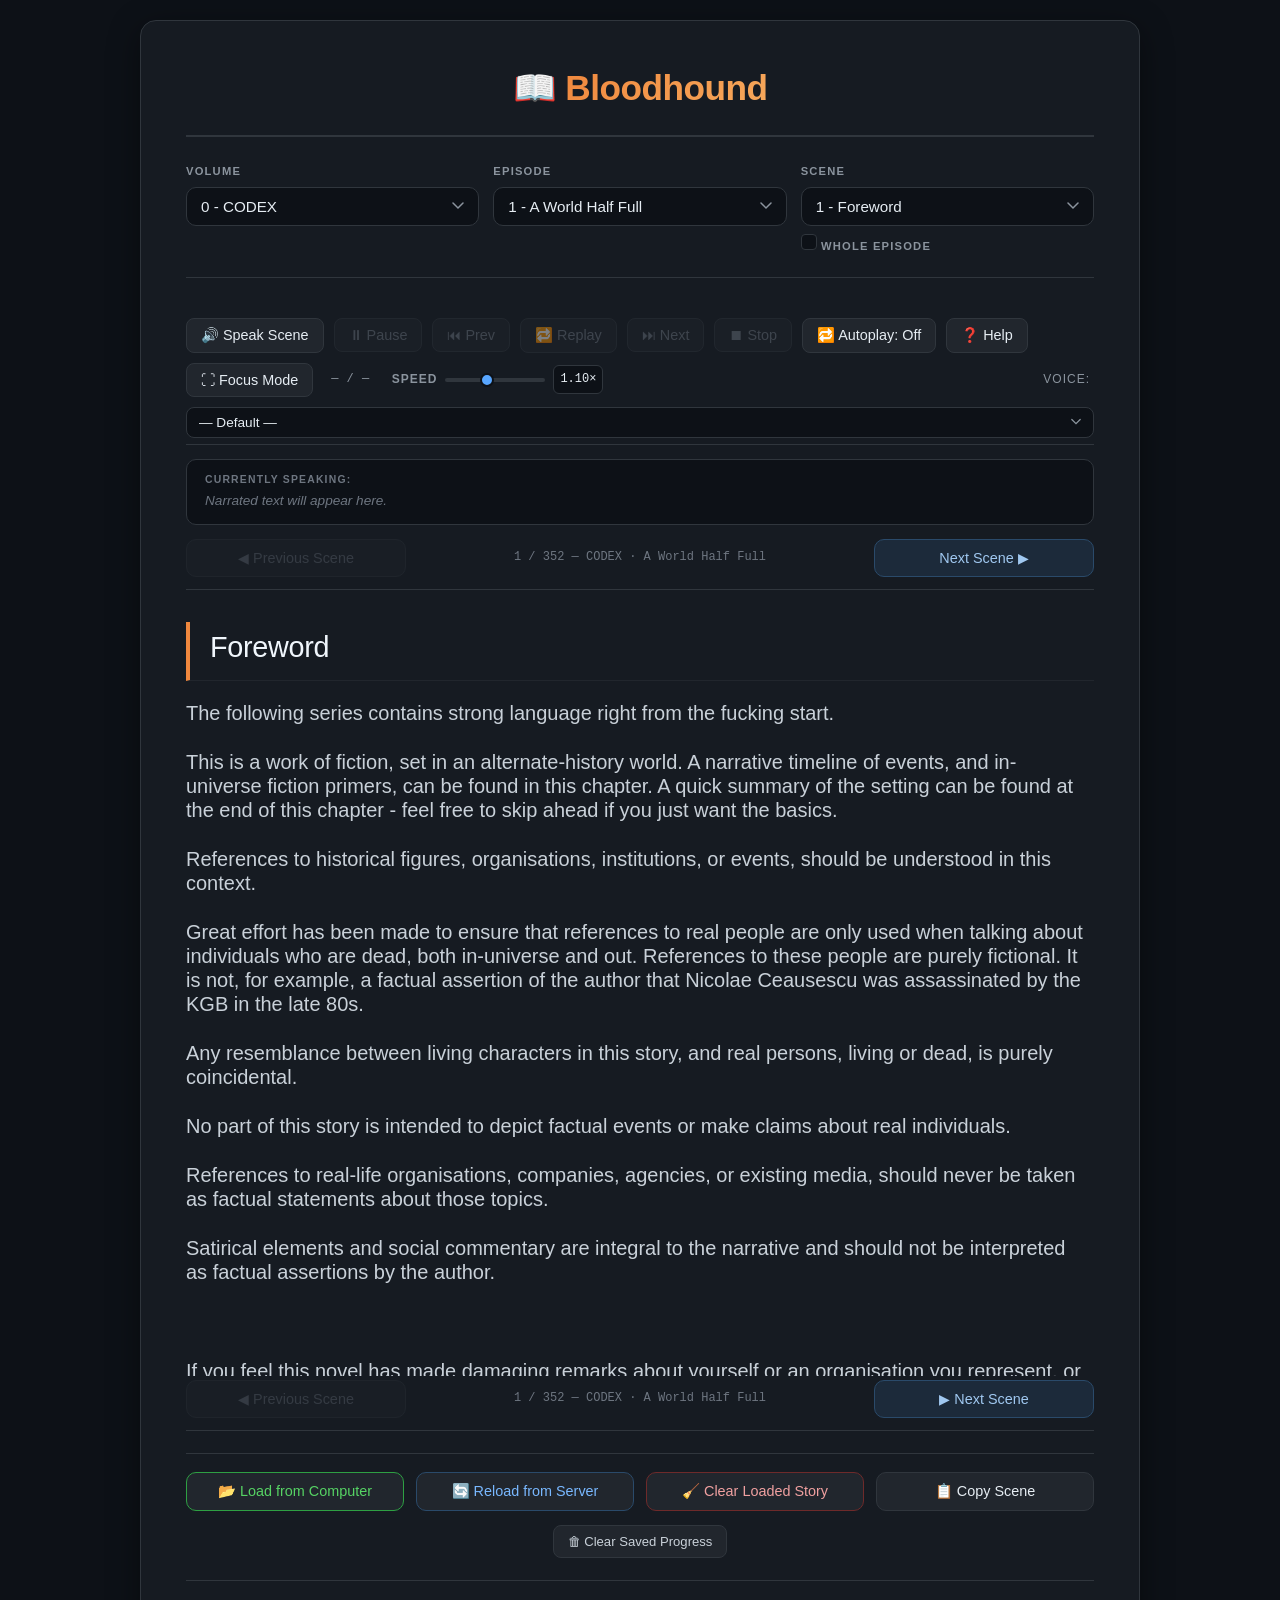
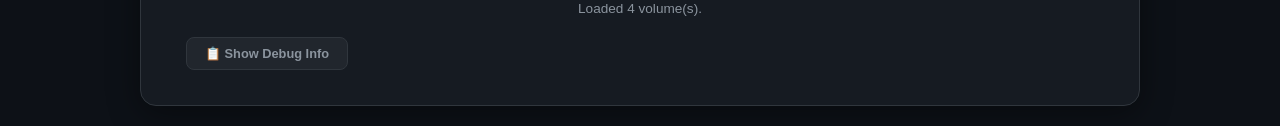
==== current/index.html @ c5d67ba1 "added whole episode parsing" ====
<!DOCTYPE html>
<html lang="en">
<head>
    <meta charset="UTF-8">
    <meta name="viewport" content="width=device-width, initial-scale=1.0">
    <title>Bloodhound — Interactive Reader + TTS</title>

    <link rel="stylesheet" href="styles.css">
</head>
<body>
    <div class="container">
        <h1>📖 <span>Bloodhound</span></h1>

        <div class="file-load-area" id="fileLoadArea">
            <p style="color: #e6edf3; margin-bottom: 12px;">📂 Couldn't auto-load the story. Choose the file manually:</p>
            <input type="file" id="fileInput" accept=".txt">
            <button class="file-btn" onclick="document.getElementById('fileInput').click()">
                Choose File
            </button>
            <span class="file-label">Select: <code>bloodhound story scenes-WIP.txt</code></span>
        </div>

        <div class="nav-container">
            <div class="nav-group">
                <label for="volume-select">Volume</label>
                <select id="volume-select">
                    <option value="">— Loading —</option>
                </select>
            </div>
            <div class="nav-group">
                <label for="episode-select">Episode</label>
                <select id="episode-select" disabled>
                    <option value="">— Select Episode —</option>
                </select>
            </div>
            <div class="nav-group">
                <label for="scene-select">Scene</label>
                <select id="scene-select" disabled>
                    <option value="">— Select Scene —</option>
                </select>
                <label class="whole-episode-toggle" for="whole-episode-toggle" title="Parse every scene in the current episode as one continuous text">
                    <input type="checkbox" id="whole-episode-toggle">
                    <span>Whole Episode</span>
                </label>
            </div>
        </div>

        <div class="tts-controls">
            <button id="speak-btn" disabled>🔊 Speak Scene</button>
            <button id="pause-btn" disabled>⏸ Pause</button>
            <button id="prev-btn" disabled title="Previous chunk">⏮ Prev</button>
            <button id="replay-btn" disabled title="Replay current chunk">🔁 Replay</button>
            <button id="next-btn" disabled title="Next chunk">⏭ Next</button>
            <button id="stop-btn" disabled>⏹ Stop</button>
            <button id="autoplay-btn" disabled title="Automatically advance to the next scene">🔁 Autoplay: Off</button>
            <button id="help-btn" title="Show help">❓ Help</button>
            <button id="focus-btn" title="Enter focus mode and fullscreen">⛶ Focus Mode</button>
            <span class="wake-lock-indicator" id="wake-lock-indicator" title="Screen will stay awake while narration is playing">🔆 Screen Awake</span>
            <span class="chunk-counter" id="chunk-counter">— / —</span>

            <span class="speed-group">
                <label for="speed-slider">Speed</label>
                <input type="range" id="speed-slider" min="0.5" max="2" step="0.05" value="1.1">
                <span class="speed-readout" id="speed-readout">1.10×</span>
            </span>

            <span class="voice-label">Voice:</span>
            <select id="voice-select" disabled>
                <option value="">— Default —</option>
            </select>
        </div>

        <div class="chunk-panel" id="chunk-panel">
            <div class="chunk-panel-label">Currently speaking:</div>
            <div class="chunk-panel-text is-empty" id="chunk-panel-text">Narrated text will appear here.</div>

            <div class="autoplay-timer" id="autoplayTimer" style="display:none;">
                <span class="timer-label">Auto‑advance in</span>
                <span class="timer-countdown" id="timerCountdown">5</span>
                <span class="timer-label">sec</span>
                <button class="cancel-autoplay-btn" id="cancelAutoplayBtn">✕ Cancel autoplay</button>
            </div>
        </div>

        <div class="scene-nav-row">
            <button id="scene-prev-btn" disabled title="Previous scene">◀ Previous Scene</button>
            <span class="nav-spacer" id="scene-nav-spacer">—</span>
            <button id="scene-next-btn" disabled title="Next scene">Next Scene ▶</button>
        </div>

        <div class="resume-banner" id="resume-banner"></div>

        <div class="content-area" id="content-area">
            <div class="message">Loading story content<span class="loading-dots"></span></div>
        </div>

        <div class="scene-nav-row">
            <button id="scene-prev-btn-bottom" disabled title="Previous scene">◀ Previous Scene</button>
            <span class="nav-spacer" id="scene-nav-spacer-bottom">—</span>
            <button id="scene-next-btn-bottom" disabled title="Next scene">▶ Next Scene</button>
        </div>

        <div class="reader-source-controls">
            <button class="upload-source-btn" id="upload-source-btn" title="Clear the current story and load a .txt file from your computer">
                📂 Load from Computer
            </button>
            <button class="server-source-btn" id="server-source-btn" title="Clear the current story and fetch the latest version from the server">
                🔄 Reload from Server
            </button>
            <button class="clear-story-btn" id="clear-story-btn" title="Unload the current story without touching your saved reading position or preferences">
                🧹 Clear Loaded Story
            </button>
            <button id="copy-scene-btn" disabled title="Copy this scene's text to the clipboard">📋 Copy Scene</button>
        </div>

        <div class="reader-session-controls">
            <button id="clear-progress-btn" title="Forget the saved reading position for this reader">🗑 Clear Saved Progress</button>
        </div>

        <div class="status" id="status">Loading the text file...</div>

        <button class="debug-toggle" id="debug-toggle">📋 Show Debug Info</button>
        <div class="debug-info" id="debug-info"></div>
    </div>


    <script src="scripts/index.js"></script>
</body>
</html>
---- current/styles.css ----
/* =========================================================
   Consolidated CSS
   Generated: 2026-09-21T21:48:03.758505
   ========================================================= */


/* ============================================================ */
/* SOURCE: contentwarning.html (inline style) */
/* ============================================================ */


        * { box-sizing: border-box; margin: 0; padding: 0; }

        body {
            font-family: -apple-system, BlinkMacSystemFont, 'Segoe UI', Roboto, 'Helvetica Neue', Arial, sans-serif;
            line-height: 1.8;
            background-color: #0d1117;
            color: #e6edf3;
            padding: 20px;
            min-height: 100vh;
        }

        .container {
            max-width: 1000px;
            width: 100%;
            margin: 0 auto;
            background-color: #161b22;
            border-radius: 16px;
            padding: 35px 45px;
            box-shadow: 0 8px 32px rgba(0, 0, 0, 0.4);
            border: 1px solid #30363d;
        }

        .back-link {
            display: inline-flex;
            align-items: center;
            gap: 8px;
            color: #79b8ff;
            text-decoration: none;
            font-size: 0.9rem;
            font-weight: 500;
            margin-bottom: 28px;
            padding: 8px 14px;
            border: 1px solid #2a4a6a;
            border-radius: 8px;
            background: #1c2a3a;
            transition: background 0.2s, border-color 0.2s, color 0.2s;
        }

        .back-link:hover { background: #24405c; border-color: #58a6ff; color: #e6edf3; }

        h1 {
            font-size: 2.2rem;
            font-weight: 600;
            letter-spacing: -0.5px;
            color: #f0f6fc;
            border-bottom: 2px solid #30363d;
            padding-bottom: 16px;
            margin-bottom: 8px;
            text-align: center;
        }

        h1 span {
            background: linear-gradient(135deg, #f0883e, #f6a85b);
            -webkit-background-clip: text;
            -webkit-text-fill-color: transparent;
            background-clip: text;
        }

        .subtitle {
            color: #8b949e;
            font-size: 0.9rem;
            margin-bottom: 28px;
            font-style: italic;
            text-align: center;
        }

        h2 {
            font-size: 1.25rem;
            font-weight: 600;
            color: #f0f6fc;
            margin: 38px 0 12px 0;
            padding-bottom: 6px;
            border-bottom: 1px solid #21262d;
        }

        h2:first-of-type { margin-top: 8px; }

        h3 {
            font-size: 1rem;
            font-weight: 600;
            color: #f0f6fc;
            margin: 22px 0 8px 0;
        }

        p { margin: 0 0 1em 0; color: #c9d1d9; }

        ul, ol { margin: 0 0 1.2em 1.4em; color: #c9d1d9; }
        li { margin-bottom: 0.5em; }

        strong { color: #f0f6fc; font-weight: 600; }
        em { color: #8b949e; }
        a { color: #79b8ff; text-decoration: none; }
        a:hover { text-decoration: underline; }

        code {
            font-family: 'JetBrains Mono', 'Fira Code', 'Consolas', monospace;
            font-size: 0.88em;
            background: #21262d;
            color: #e6edf3;
            padding: 1px 6px;
            border-radius: 4px;
        }

        .callout {
            background: #1c2128;
            border-left: 3px solid #f0883e;
            border-radius: 6px;
            padding: 16px 20px;
            margin: 1.2em 0 1.6em 0;
            color: #c9d1d9;
            font-size: 0.95rem;
        }

        .callout.danger {
            border-left-color: #f85149;
            background: #221518;
        }

        /* ── Category cards ── */
        .category {
            background: #0d1117;
            border: 1px solid #30363d;
            border-radius: 10px;
            padding: 18px 22px;
            margin-bottom: 14px;
        }

        .category-title {
            font-size: 0.95rem;
            font-weight: 600;
            color: #f0883e;
            margin-bottom: 6px;
            display: flex;
            align-items: center;
            gap: 8px;
        }

        .category p { font-size: 0.94rem; margin-bottom: 0.6em; }
        .category p:last-child { margin-bottom: 0; }

        /* ── Support resources ── */
        .resources {
            display: grid;
            grid-template-columns: 1fr 1fr;
            gap: 12px;
            margin: 1.2em 0;
        }

        .resource-card {
            background: #0d1117;
            border: 1px solid #2a4a6a;
            border-radius: 10px;
            padding: 14px 18px;
        }

        .resource-card .r-name {
            font-size: 0.92rem;
            font-weight: 600;
            color: #79b8ff;
            margin-bottom: 3px;
        }

        .resource-card .r-desc {
            font-size: 0.82rem;
            color: #8b949e;
            margin-bottom: 6px;
        }

        .resource-card a {
            font-size: 0.82rem;
            font-weight: 500;
        }

        .resource-card .r-phone {
            font-family: 'JetBrains Mono', 'Fira Code', 'Consolas', monospace;
            font-size: 0.82rem;
            color: #e6edf3;
            display: inline-block;
            margin-top: 2px;
        }

        /* ── Episode warning list ── */
        .volume-block {
            margin-bottom: 22px;
        }

        .volume-header {
            font-size: 1.05rem;
            font-weight: 600;
            color: #f0f6fc;
            padding: 10px 0 6px 0;
            border-bottom: 1px solid #21262d;
            margin-bottom: 10px;
        }

        .episode-warning {
            background: #0d1117;
            border: 1px solid #30363d;
            border-radius: 8px;
            padding: 12px 16px;
            margin-bottom: 8px;
        }

        .episode-warning .ep-name {
            font-size: 0.92rem;
            font-weight: 600;
            color: #e6edf3;
            margin-bottom: 4px;
        }

        .episode-warning .ep-tags {
            display: flex;
            flex-wrap: wrap;
            gap: 6px;
        }

        .tag {
            font-size: 0.72rem;
            font-weight: 600;
            letter-spacing: 0.3px;
            padding: 3px 9px;
            border-radius: 20px;
            background: #21262d;
            color: #c9d1d9;
            border: 1px solid #30363d;
        }

        .tag.severe {
            background: #2a1416;
            color: #f0a0a0;
            border-color: #6e2a2a;
        }

        .tag.moderate {
            background: #2a2114;
            color: #f0c890;
            border-color: #6e542a;
        }

        .tag.mild {
            background: #142a1c;
            color: #90e0a8;
            border-color: #2a6e3c;
        }

        .tag.none {
            background: #1c2128;
            color: #6e7681;
            border-color: #30363d;
            font-style: italic;
        }

        /* ── Tag filter panel ── */
        .tag-filter-panel {
            margin: 24px 0 10px 0;
            background: #0d1117;
            border: 1px solid #30363d;
            border-radius: 10px;
            padding: 18px 22px;
        }

        .tag-filter-panel .filter-guide {
            font-size: 0.88rem;
            color: #8b949e;
            margin-bottom: 14px;
            line-height: 1.6;
        }

        .tag-filter-panel .filter-guide strong {
            color: #c9d1d9;
        }

        .tag-filter-header {
            display: flex;
            align-items: center;
            justify-content: space-between;
            flex-wrap: wrap;
            gap: 10px;
            margin-bottom: 12px;
            cursor: pointer;
            user-select: none;
        }

        .tag-filter-header h3 {
            margin: 0;
            font-size: 1rem;
            color: #f0f6fc;
            display: flex;
            align-items: center;
            gap: 8px;
        }

        .tag-filter-header .chevron {
            display: inline-block;
            transition: transform 0.25s ease;
            font-size: 0.8rem;
            color: #8b949e;
        }

        .tag-filter-panel.collapsed .tag-filter-header .chevron {
            transform: rotate(-90deg);
        }

        .tag-filter-body {
            overflow: hidden;
            max-height: 4000px;
            transition: max-height 0.35s ease, opacity 0.3s ease;
            opacity: 1;
        }

        .tag-filter-panel.collapsed .tag-filter-body {
            max-height: 0;
            opacity: 0;
        }

        .tag-search-input {
            width: 100%;
            padding: 9px 14px;
            font-family: inherit;
            font-size: 0.9rem;
            background-color: #161b22;
            color: #e6edf3;
            border: 1px solid #30363d;
            border-radius: 8px;
            margin-bottom: 14px;
            transition: border-color 0.2s, box-shadow 0.2s;
        }

        .tag-search-input:focus {
            outline: none;
            border-color: #58a6ff;
            box-shadow: 0 0 0 3px rgba(88, 166, 255, 0.15);
        }

        .tag-search-input::placeholder {
            color: #6e7681;
        }

        /* ── AND/OR toggle ── */
        .match-mode-toggle {
            display: flex;
            align-items: center;
            gap: 10px;
            margin-bottom: 14px;
            flex-wrap: wrap;
        }

        .match-mode-toggle .toggle-label {
            font-size: 0.8rem;
            font-weight: 600;
            text-transform: uppercase;
            letter-spacing: 0.8px;
            color: #8b949e;
        }

        .match-mode-toggle .toggle-btn-group {
            display: inline-flex;
            border-radius: 8px;
            overflow: hidden;
            border: 1px solid #30363d;
            background: #161b22;
        }

        .match-mode-toggle .toggle-btn {
            font-family: inherit;
            font-size: 0.8rem;
            font-weight: 600;
            letter-spacing: 0.5px;
            padding: 6px 18px;
            background: transparent;
            color: #8b949e;
            border: none;
            cursor: pointer;
            transition: background 0.2s, color 0.2s;
        }

        .match-mode-toggle .toggle-btn:hover {
            background: #21262d;
            color: #c9d1d9;
        }

        .match-mode-toggle .toggle-btn.active {
            background: #1f3d2a;
            color: #56d364;
        }

        .match-mode-toggle .toggle-btn.active.or-active {
            background: #2a2114;
            color: #f0c890;
        }

        .match-mode-toggle .toggle-hint {
            font-size: 0.78rem;
            color: #6e7681;
            font-style: italic;
        }

        /* ── Selected filters bar ── */
        .selected-filters-bar {
            display: flex;
            flex-wrap: wrap;
            gap: 8px;
            margin-bottom: 14px;
            min-height: 0;
        }

        .selected-filters-bar:empty {
            display: none;
        }

        .selected-filters-bar .active-filter-pill {
            font-size: 0.74rem;
            font-weight: 600;
            padding: 4px 10px;
            border-radius: 20px;
            background: #1f3d2a;
            border: 1px solid #3fb950;
            color: #56d364;
            display: inline-flex;
            align-items: center;
            gap: 6px;
        }

        .selected-filters-bar .active-filter-pill .remove-filter {
            cursor: pointer;
            font-weight: 700;
            opacity: 0.7;
            transition: opacity 0.15s;
        }

        .selected-filters-bar .active-filter-pill .remove-filter:hover {
            opacity: 1;
        }

        /* ── Unselected tags submenu ── */
        .unselected-tags-wrapper {
            border-top: 1px solid #21262d;
            margin-top: 10px;
            padding-top: 10px;
        }

        .unselected-tags-header {
            display: flex;
            align-items: center;
            gap: 8px;
            cursor: pointer;
            user-select: none;
            font-size: 0.82rem;
            font-weight: 600;
            color: #8b949e;
            padding: 4px 0;
            transition: color 0.2s;
        }

        .unselected-tags-header:hover {
            color: #c9d1d9;
        }

        .unselected-tags-header .unselected-chevron {
            display: inline-block;
            transition: transform 0.25s ease;
            font-size: 0.7rem;
        }

        .unselected-tags-wrapper.collapsed .unselected-tags-header .unselected-chevron {
            transform: rotate(-90deg);
        }

        .unselected-tags-body {
            overflow: hidden;
            max-height: 2000px;
            transition: max-height 0.35s ease, opacity 0.3s ease;
            opacity: 1;
            margin-top: 8px;
        }

        .unselected-tags-wrapper.collapsed .unselected-tags-body {
            max-height: 0;
            opacity: 0;
            margin-top: 0;
        }

        .unselected-tags-count {
            font-weight: 400;
            color: #6e7681;
            font-size: 0.78rem;
        }

        .tag-cloud {
            display: flex;
            flex-wrap: wrap;
            gap: 7px;
        }

        .tag-cloud .cloud-tag {
            font-size: 0.74rem;
            font-weight: 600;
            letter-spacing: 0.3px;
            padding: 5px 12px;
            border-radius: 20px;
            background: #21262d;
            color: #c9d1d9;
            border: 1px solid #30363d;
            cursor: pointer;
            transition: background 0.2s, border-color 0.2s, color 0.2s, transform 0.1s;
        }

        .tag-cloud .cloud-tag:hover {
            background: #30363d;
            border-color: #58a6ff;
            color: #e6edf3;
        }

        .tag-cloud .cloud-tag.hidden-by-search {
            display: none;
        }

        .no-matching-tags {
            display: none;
            font-size: 0.82rem;
            color: #6e7681;
            font-style: italic;
            padding: 8px 0;
        }

        .no-matching-tags.visible {
            display: block;
        }

        .clear-filters-btn {
            font-size: 0.78rem;
            font-weight: 600;
            padding: 4px 12px;
            border-radius: 20px;
            background: #21262d;
            border: 1px solid #30363d;
            color: #c9d1d9;
            cursor: pointer;
            transition: background 0.2s, border-color 0.2s;
        }

        .clear-filters-btn:hover {
            background: #30363d;
            border-color: #f85149;
            color: #f0a0a0;
        }

        .episode-warning.filtered-out {
            display: none;
        }

        .volume-block.all-episodes-hidden {
            display: none;
        }

        .no-results-message {
            display: none;
            padding: 24px;
            text-align: center;
            color: #8b949e;
            font-style: italic;
            font-size: 0.92rem;
            background: #0d1117;
            border: 1px dashed #30363d;
            border-radius: 10px;
            margin: 10px 0;
        }

        .no-results-message.visible {
            display: block;
        }

        /* ── Contact form ── */
        .contact-section {
            margin-top: 48px;
            padding-top: 28px;
            border-top: 2px solid #30363d;
        }

        .contact-section h2 { border-bottom: none; margin-top: 0; padding-bottom: 0; }

        .contact-intro { color: #8b949e; font-size: 0.92rem; margin-bottom: 22px; }

        .form-grid { display: grid; grid-template-columns: 1fr 1fr; gap: 16px; }

        .form-group { display: flex; flex-direction: column; gap: 6px; }
        .form-group.full-width { grid-column: 1 / -1; }

        label {
            font-size: 0.75rem;
            text-transform: uppercase;
            letter-spacing: 1.1px;
            font-weight: 600;
            color: #8b949e;
        }

        input[type="text"],
        input[type="email"],
        select,
        textarea {
            width: 100%;
            padding: 11px 14px;
            font-family: inherit;
            font-size: 0.95rem;
            background-color: #0d1117;
            color: #e6edf3;
            border: 1px solid #30363d;
            border-radius: 10px;
            transition: border-color 0.2s, box-shadow 0.2s;
        }

        input:focus, select:focus, textarea:focus {
            outline: none;
            border-color: #58a6ff;
            box-shadow: 0 0 0 3px rgba(88, 166, 255, 0.15);
        }

        textarea { resize: vertical; min-height: 130px; line-height: 1.6; }

        select {
            appearance: none;
            -webkit-appearance: none;
            background-image: url("data:image/svg+xml,%3Csvg xmlns='http://www.w3.org/2000/svg' width='12' height='12' viewBox='0 0 12 8'%3E%3Cpath d='M1 1l5 5 5-5' stroke='%238b949e' stroke-width='1.5' fill='none' stroke-linecap='round'/%3E%3C/svg%3E");
            background-repeat: no-repeat;
            background-position: right 14px center;
            background-size: 12px;
            cursor: pointer;
        }

        .form-actions {
            display: flex;
            flex-wrap: wrap;
            gap: 12px;
            margin-top: 6px;
            grid-column: 1 / -1;
        }

        .form-actions button {
            padding: 11px 24px;
            font-family: inherit;
            font-size: 0.92rem;
            font-weight: 600;
            border-radius: 10px;
            cursor: pointer;
            transition: background 0.2s, border-color 0.2s, transform 0.1s;
            border: 1px solid transparent;
        }

        .form-actions button:active { transform: scale(0.97); }

        .submit-btn { background: #238636; color: #fff; border-color: #2ea043; }
        .submit-btn:hover { background: #2ea043; }

        .copy-btn { background: #21262d; color: #c9d1d9; border-color: #30363d; }
        .copy-btn:hover { background: #30363d; border-color: #58a6ff; color: #e6edf3; }

        .form-note {
            grid-column: 1 / -1;
            font-size: 0.8rem;
            color: #6e7681;
            margin-top: 4px;
            line-height: 1.5;
        }

        .toast {
            grid-column: 1 / -1;
            display: none;
            padding: 10px 16px;
            background: #1f3d2a;
            border: 1px solid #3fb950;
            color: #56d364;
            border-radius: 8px;
            font-size: 0.88rem;
            font-weight: 500;
            margin-top: 4px;
        }

        .toast.visible { display: block; }

        @media (max-width: 700px) {
            .container { padding: 26px 22px; border-radius: 12px; }
            h1 { font-size: 1.6rem; }
            .resources { grid-template-columns: 1fr; }
            .form-grid { grid-template-columns: 1fr; }
        }

        @media (max-width: 480px) {
            body { padding: 10px; }
            .container { padding: 16px; }
            h1 { font-size: 1.4rem; }
        }


/* ============================================================ */
/* SOURCE: index.html (inline style) */
/* ============================================================ */


        * {
            box-sizing: border-box;
            margin: 0;
            padding: 0;
        }

        body {
            font-family: -apple-system, BlinkMacSystemFont, 'Segoe UI', Roboto, 'Helvetica Neue', Arial, sans-serif;
            line-height: 1.8;
            background-color: #0d1117;
            color: #e6edf3;
            padding: 20px;
            min-height: 100vh;
        }

        .container {
            max-width: 1000px;
            width: 100%;
            margin: 0 auto;
            background-color: #161b22;
            border-radius: 16px;
            padding: 35px 45px;
            box-shadow: 0 8px 32px rgba(0, 0, 0, 0.4);
            border: 1px solid #30363d;
        }

        h1 {
            font-size: 2.2rem;
            font-weight: 600;
            letter-spacing: -0.5px;
            color: #f0f6fc;
            border-bottom: 2px solid #30363d;
            padding-bottom: 16px;
            margin-bottom: 28px;
            text-align: center;
        }

        h1 span {
            background: linear-gradient(135deg, #f0883e, #f6a85b);
            -webkit-background-clip: text;
            -webkit-text-fill-color: transparent;
            background-clip: text;
        }

        .nav-container {
            display: flex;
            flex-wrap: wrap;
            gap: 14px;
            margin-bottom: 30px;
            padding: 16px 0;
            border-bottom: 1px solid #30363d;
        }

        .nav-group {
            flex: 1;
            min-width: 160px;
        }

        .nav-group label {
            display: block;
            font-size: 0.7rem;
            text-transform: uppercase;
            letter-spacing: 1.2px;
            font-weight: 600;
            color: #8b949e;
            margin-bottom: 5px;
        }

        .nav-group select {
            width: 100%;
            padding: 10px 14px;
            font-size: 0.95rem;
            font-family: inherit;
            background-color: #0d1117;
            color: #e6edf3;
            border: 1px solid #30363d;
            border-radius: 10px;
            cursor: pointer;
            transition: border-color 0.2s, box-shadow 0.2s;
            appearance: none;
            -webkit-appearance: none;
            background-image: url("data:image/svg+xml,%3Csvg xmlns='http://www.w3.org/2000/svg' width='12' height='12' viewBox='0 0 12 8'%3E%3Cpath d='M1 1l5 5 5-5' stroke='%238b949e' stroke-width='1.5' fill='none' stroke-linecap='round'/%3E%3C/svg%3E");
            background-repeat: no-repeat;
            background-position: right 14px center;
            background-size: 12px;
        }

        .nav-group select:hover { border-color: #58a6ff; }
        .nav-group select:focus {
            outline: none;
            border-color: #58a6ff;
            box-shadow: 0 0 0 3px rgba(88, 166, 255, 0.15);
        }
        .nav-group select:disabled {
            opacity: 0.5;
            cursor: not-allowed;
            background-color: #0d1117;
        }
        .nav-group select::-webkit-scrollbar { width: 6px; }
        .nav-group select::-webkit-scrollbar-track { background: #0d1117; border-radius: 4px; }
        .nav-group select::-webkit-scrollbar-thumb { background: #30363d; border-radius: 4px; }
        .nav-group select::-webkit-scrollbar-thumb:hover { background: #484f58; }

        .tts-controls {
            display: flex;
            flex-wrap: wrap;
            align-items: center;
            gap: 10px;
            margin-bottom: 14px;
            padding: 10px 0 6px 0;
            border-bottom: 1px solid #30363d;
        }

        .tts-controls button {
            background-color: #21262d;
            color: #e6edf3;
            border: 1px solid #30363d;
            border-radius: 8px;
            padding: 8px 14px;
            font-family: inherit;
            font-size: 0.9rem;
            font-weight: 500;
            cursor: pointer;
            transition: background-color 0.2s, border-color 0.2s;
            display: inline-flex;
            align-items: center;
            gap: 6px;
        }

        .tts-controls button:hover:not(:disabled) {
            background-color: #30363d;
            border-color: #58a6ff;
        }

        .tts-controls button:disabled {
            opacity: 0.45;
            cursor: not-allowed;
            border-color: #30363d;
        }

        .tts-controls button.autoplay-on {
            background-color: #1f3d2a;
            border-color: #3fb950;
            color: #3fb950;
        }

        .tts-controls button.autoplay-on:hover:not(:disabled) {
            background-color: #2a4d38;
            border-color: #56d364;
        }

        .tts-controls button.help-active {
            background-color: #2a2f4a;
            border-color: #58a6ff;
            color: #79b8ff;
        }

        .tts-controls .chunk-counter {
            font-size: 0.75rem;
            color: #8b949e;
            font-family: 'JetBrains Mono', 'Fira Code', 'Consolas', monospace;
            padding: 0 8px;
            letter-spacing: 0.5px;
            white-space: nowrap;
        }

        .tts-controls .speed-group {
            display: inline-flex;
            align-items: center;
            gap: 8px;
            padding: 0 4px;
        }

        .tts-controls .speed-group label {
            font-size: 0.75rem;
            text-transform: uppercase;
            letter-spacing: 1px;
            color: #8b949e;
            white-space: nowrap;
        }

        .tts-controls .speed-group input[type="range"] {
            -webkit-appearance: none;
            appearance: none;
            width: 100px;
            height: 4px;
            background: #30363d;
            border-radius: 2px;
            outline: none;
            cursor: pointer;
        }

        .tts-controls .speed-group input[type="range"]::-webkit-slider-thumb {
            -webkit-appearance: none;
            appearance: none;
            width: 14px;
            height: 14px;
            border-radius: 50%;
            background: #58a6ff;
            cursor: pointer;
            border: 2px solid #0d1117;
            transition: background 0.15s;
        }

        .tts-controls .speed-group input[type="range"]::-webkit-slider-thumb:hover {
            background: #79b8ff;
        }

        .tts-controls .speed-group input[type="range"]::-moz-range-thumb {
            width: 14px;
            height: 14px;
            border-radius: 50%;
            background: #58a6ff;
            cursor: pointer;
            border: 2px solid #0d1117;
        }

        .tts-controls .speed-group input[type="range"]::-moz-range-track {
            height: 4px;
            background: #30363d;
            border-radius: 2px;
        }

        .tts-controls .speed-readout {
            font-size: 0.75rem;
            color: #e6edf3;
            font-family: 'JetBrains Mono', 'Fira Code', 'Consolas', monospace;
            min-width: 38px;
            text-align: center;
            background: #0d1117;
            border: 1px solid #30363d;
            border-radius: 6px;
            padding: 3px 6px;
        }

        .tts-controls .voice-label {
            font-size: 0.75rem;
            text-transform: uppercase;
            letter-spacing: 1px;
            color: #8b949e;
            margin-left: auto;
            margin-right: 4px;
        }

        .tts-controls select {
            padding: 7px 12px;
            font-size: 0.85rem;
            font-family: inherit;
            background-color: #0d1117;
            color: #e6edf3;
            border: 1px solid #30363d;
            border-radius: 8px;
            cursor: pointer;
            appearance: none;
            -webkit-appearance: none;
            background-image: url("data:image/svg+xml,%3Csvg xmlns='http://www.w3.org/2000/svg' width='10' height='10' viewBox='0 0 12 8'%3E%3Cpath d='M1 1l5 5 5-5' stroke='%238b949e' stroke-width='1.5' fill='none' stroke-linecap='round'/%3E%3C/svg%3E");
            background-repeat: no-repeat;
            background-position: right 12px center;
            background-size: 10px;
            min-width: 160px;
        }

        .tts-controls select:focus { outline: none; border-color: #58a6ff; }

        .chunk-panel {
            background-color: #0d1117;
            border: 1px solid #30363d;
            border-radius: 10px;
            padding: 12px 18px;
            margin-bottom: 14px;
            font-size: 0.85rem;
            color: #8b949e;
            line-height: 1.5;
            min-height: 58px;
        }

        .chunk-panel.autoplay-waiting {
            border-color: #f0883e;
            box-shadow: 0 0 0 1px rgba(240, 136, 62, 0.25);
        }

        .chunk-panel .chunk-panel-label {
            font-size: 0.65rem;
            text-transform: uppercase;
            letter-spacing: 1.2px;
            font-weight: 600;
            color: #6e7681;
            margin-bottom: 4px;
        }

        .chunk-panel .chunk-panel-text {
            color: #d1d9e0;
            font-style: italic;
        }

        .chunk-panel .chunk-panel-text.is-pause {
            color: #6e7681;
            font-style: normal;
            letter-spacing: 2px;
        }

        .chunk-panel .chunk-panel-text.is-autoplay-wait {
            color: #f0883e;
            font-style: normal;
            font-weight: 500;
        }

        .chunk-panel .chunk-panel-text.is-empty {
            color: #6e7681;
            font-style: italic;
        }

        .chunk-panel .autoplay-timer {
            display: flex;
            align-items: center;
            gap: 12px;
            margin-top: 10px;
            padding-top: 10px;
            border-top: 1px solid #30363d;
        }

        .chunk-panel .autoplay-timer .timer-countdown {
            font-family: 'JetBrains Mono', 'Fira Code', 'Consolas', monospace;
            font-size: 1.1rem;
            font-weight: 600;
            color: #f0883e;
            background: #1c2128;
            padding: 2px 12px;
            border-radius: 6px;
            border: 1px solid #f0883e;
            min-width: 60px;
            text-align: center;
            letter-spacing: 1px;
        }

        .chunk-panel .autoplay-timer .timer-label {
            font-size: 0.7rem;
            text-transform: uppercase;
            letter-spacing: 1px;
            color: #8b949e;
        }

        .chunk-panel .autoplay-timer .cancel-autoplay-btn {
            margin-left: auto;
            background: #da3633;
            color: #fff;
            border: none;
            border-radius: 6px;
            padding: 5px 14px;
            font-family: inherit;
            font-size: 0.75rem;
            font-weight: 600;
            cursor: pointer;
            text-transform: uppercase;
            letter-spacing: 0.5px;
            transition: background 0.2s;
        }

        .chunk-panel .autoplay-timer .cancel-autoplay-btn:hover {
            background: #f85149;
        }

        .scene-nav-row {
            display: flex;
            justify-content: space-between;
            align-items: center;
            gap: 16px;
            margin-bottom: 16px;
            padding-bottom: 12px;
            border-bottom: 1px solid #30363d;
        }

        .scene-nav-row button {
            flex: 1;
            max-width: 220px;
            padding: 10px 18px;
            background-color: #1c2a3a;
            color: #a0c8f0;
            border: 1px solid #2a4a6a;
            border-radius: 10px;
            font-family: inherit;
            font-size: 0.9rem;
            font-weight: 500;
            cursor: pointer;
            transition: background-color 0.2s, border-color 0.2s, transform 0.1s;
            display: inline-flex;
            align-items: center;
            justify-content: center;
            gap: 8px;
        }

        .scene-nav-row button:hover:not(:disabled) {
            background-color: #24405c;
            border-color: #58a6ff;
            color: #e6edf3;
        }

        .scene-nav-row button:active:not(:disabled) {
            transform: scale(0.97);
        }

        .scene-nav-row button:disabled {
            opacity: 0.35;
            cursor: not-allowed;
            border-color: #30363d;
        }

        .scene-nav-row .nav-spacer {
            flex: 1;
            text-align: center;
            font-size: 0.75rem;
            color: #6e7681;
            font-family: 'JetBrains Mono', 'Fira Code', 'Consolas', monospace;
            white-space: nowrap;
            overflow: hidden;
            text-overflow: ellipsis;
        }

        .reader-source-controls {
            display: flex;
            justify-content: center;
            flex-wrap: wrap;
            gap: 12px;
            margin-top: 22px;
            padding-top: 18px;
            border-top: 1px solid #30363d;
        }

        .reader-source-controls button {
            flex: 1;
            max-width: 280px;
            padding: 10px 18px;
            background-color: #21262d;
            color: #e6edf3;
            border: 1px solid #30363d;
            border-radius: 10px;
            font-family: inherit;
            font-size: 0.9rem;
            font-weight: 500;
            cursor: pointer;
            transition: background-color 0.2s, border-color 0.2s, transform 0.1s;
        }

        .reader-source-controls button:hover {
            background-color: #30363d;
            border-color: #58a6ff;
        }

        .reader-source-controls button:active {
            transform: scale(0.97);
        }

        .reader-source-controls .upload-source-btn {
            border-color: #2ea043;
            color: #56d364;
        }

        .reader-source-controls .upload-source-btn:hover {
            background-color: #1f3d2a;
            border-color: #3fb950;
        }

        .reader-source-controls .server-source-btn {
            border-color: #2a4a6a;
            color: #79b8ff;
        }

        .reader-source-controls .server-source-btn:hover {
            background-color: #1c2a3a;
            border-color: #58a6ff;
        }

        .reader-source-controls .clear-story-btn {
            border-color: #6e2a2a;
            color: #f0a0a0;
        }

        .reader-source-controls .clear-story-btn:hover {
            background-color: #3a1c1c;
            border-color: #f85149;
            color: #ffb3b3;
        }

        .content-area {
            padding: 8px 0 4px 0;
            min-height: 320px;
        }

        .scene-title {
            font-size: 1.8rem;
            font-weight: 500;
            margin-bottom: 20px;
            color: #f0f6fc;
            border-left: 4px solid #f0883e;
            padding-left: 20px;
            letter-spacing: -0.3px;
        }

        .scene-content {
            font-size: 1.25rem;
            word-wrap: break-word;
            max-height: 75vh;
            overflow-y: auto;
            padding-right: 8px;
            color: #d1d9e0;
            line-height: 1.2;
            white-space: normal;
        }

        .scene-content p { margin: 0 0 1.25em 0; }
        .scene-content p:last-child { margin-bottom: 0; }

        .scene-content .chunk-span {
            transition: background-color 0.12s ease, box-shadow 0.12s ease;
            border-radius: 3px;
            padding: 1px 0;
        }

        .scene-content.narration-active .chunk-span {
            cursor: pointer;
        }

        .scene-content.narration-active .chunk-span:hover {
            background-color: rgba(88, 166, 255, 0.20);
            box-shadow: 0 0 0 2px rgba(88, 166, 255, 0.20);
        }

        .scene-content .chunk-span.is-current {
            background-color: rgba(240, 136, 62, 0.22);
            box-shadow: 0 0 0 2px rgba(240, 136, 62, 0.22);
        }

        .scene-content .chunk-span.chunk-pause {
            display: inline-block;
            height: 0.9em;
            min-width: 0.9em;
            color: transparent;
            user-select: none;
        }

        .help-panel {
            color: #d1d9e0;
            font-size: 1rem;
            line-height: 1.55;
        }

        .help-panel h3 {
            color: #f0f6fc;
            font-size: 1.15rem;
            font-weight: 600;
            margin: 1.4em 0 0.5em 0;
            padding-bottom: 4px;
            border-bottom: 1px solid #30363d;
            letter-spacing: -0.2px;
        }

        .help-panel h3:first-child { margin-top: 0; }

        .help-panel p {
            margin: 0 0 0.9em 0;
            color: #c9d1d9;
        }

        .help-panel ul {
            margin: 0 0 1em 1.2em;
            padding: 0;
        }

        .help-panel li {
            margin-bottom: 0.45em;
            color: #c9d1d9;
        }

        .help-panel strong {
            color: #f0f6fc;
            font-weight: 600;
        }

        .help-panel em {
            color: #8b949e;
            font-style: italic;
        }

        .help-panel code {
            font-family: 'JetBrains Mono', 'Fira Code', 'Consolas', monospace;
            font-size: 0.85em;
            background: #21262d;
            color: #e6edf3;
            padding: 1px 6px;
            border-radius: 4px;
        }

        .help-panel .help-hint {
            display: block;
            margin-top: 1.5em;
            padding: 12px 16px;
            background: #1c2128;
            border-left: 3px solid #f0883e;
            border-radius: 6px;
            color: #8b949e;
            font-size: 0.9rem;
            font-style: italic;
        }

        .message {
            font-size: 1.1rem;
            color: #8b949e;
            font-style: italic;
            padding: 50px 0;
            text-align: center;
        }

        .error {
            color: #f85149;
            padding: 20px;
            background-color: rgba(248, 81, 73, 0.08);
            border-radius: 10px;
            border-left: 4px solid #f85149;
        }

        .error code {
            background-color: rgba(248, 81, 73, 0.12);
            padding: 2px 8px;
            border-radius: 4px;
            font-size: 0.9rem;
        }

        .reader-session-controls {
            display: flex;
            flex-wrap: wrap;
            justify-content: center;
            gap: 10px;
            margin: 14px 0 4px 0;
        }
        .reader-session-controls button {
            padding: 8px 14px; background: #21262d; color: #c9d1d9;
            border: 1px solid #30363d; border-radius: 8px; font-family: inherit;
            font-size: 0.82rem; font-weight: 500; cursor: pointer;
            transition: background-color 0.2s, border-color 0.2s, color 0.2s;
        }
        .reader-session-controls button:hover { background: #30363d; border-color: #58a6ff; color: #e6edf3; }
        .reader-session-controls button.active { background: #2a2f4a; border-color: #58a6ff; color: #79b8ff; }
        .resume-banner { display: none; margin: 0 0 14px 0; padding: 10px 14px; background: #1c2128; border: 1px solid #3b434d; border-radius: 8px; color: #c9d1d9; font-size: 0.85rem; text-align: center; }
        .resume-banner.visible { display: block; }
        .resume-banner strong { color: #f0f6fc; }
        body.focus-mode { padding: 0; background: #0d1117; }
        body.focus-mode .container { max-width: 1100px; min-height: 100vh; border-radius: 0; border-left: none; border-right: none; box-shadow: none; padding: 24px 5vw; }
        body.focus-mode h1, body.focus-mode .nav-container, body.focus-mode .reader-source-controls, body.focus-mode .reader-session-controls, body.focus-mode .status, body.focus-mode .debug-toggle, body.focus-mode .debug-info { display: none; }
        body.focus-mode .scene-content { max-height: calc(100vh - 260px); }

        .status {
            font-size: 0.85rem;
            color: #8b949e;
            text-align: center;
            margin-top: 22px;
            padding-top: 16px;
            border-top: 1px solid #30363d;
            font-family: inherit;
        }

        .status.error { color: #f85149; }

        .debug-toggle {
            margin-top: 16px;
            padding: 8px 18px;
            cursor: pointer;
            background-color: #21262d;
            color: #8b949e;
            border: 1px solid #30363d;
            border-radius: 8px;
            font-family: inherit;
            font-size: 0.8rem;
            transition: all 0.2s;
        }

        .debug-toggle:hover {
            background-color: #30363d;
            color: #e6edf3;
            border-color: #484f58;
        }

        .debug-info {
            margin-top: 16px;
            padding: 16px 18px;
            background-color: #0d1117;
            border-radius: 10px;
            border: 1px solid #30363d;
            font-family: 'JetBrains Mono', 'Fira Code', 'Consolas', monospace;
            font-size: 0.78rem;
            max-height: 320px;
            overflow-y: auto;
            display: none;
            white-space: pre-wrap;
            color: #8b949e;
            line-height: 1.6;
        }

        .debug-info.visible { display: block; }
        .debug-info::-webkit-scrollbar { width: 6px; }
        .debug-info::-webkit-scrollbar-track { background: transparent; }
        .debug-info::-webkit-scrollbar-thumb { background: #30363d; border-radius: 4px; }

        .file-load-area {
            display: none;
            margin-bottom: 20px;
            padding: 20px;
            background: #0d1117;
            border-radius: 10px;
            border: 2px dashed #30363d;
            text-align: center;
        }

        .file-load-area.visible { display: block; }
        .file-load-area input[type="file"] { display: none; }

        .file-load-area .file-btn {
            display: inline-block;
            padding: 12px 28px;
            background: #238636;
            color: white;
            border: none;
            border-radius: 8px;
            cursor: pointer;
            font-size: 1rem;
            font-family: inherit;
            transition: background 0.2s;
        }

        .file-load-area .file-btn:hover { background: #2ea043; }

        .file-load-area .file-label {
            display: block;
            color: #8b949e;
            font-size: 0.9rem;
            margin-top: 8px;
        }

        @media (max-width: 900px) {
            .tts-controls .voice-label { margin-left: 0; }
        }

        @media (max-width: 700px) {
            .container { padding: 20px; border-radius: 12px; }
            h1 { font-size: 1.8rem; }
            .nav-container { flex-direction: column; gap: 10px; }
            .nav-group { min-width: 100%; }
            .scene-title { font-size: 1.4rem; padding-left: 14px; }
            .scene-content { font-size: 1.0rem; max-height: 60vh; line-height: 1.0; }
            .nav-group select { font-size: 0.9rem; padding: 9px 12px; }
            .tts-controls { gap: 6px; }
            .tts-controls button { padding: 7px 10px; font-size: 0.8rem; }
            .tts-controls select { min-width: 120px; font-size: 0.8rem; }
            .tts-controls .voice-label { margin-left: 0; }
            .tts-controls .speed-group input[type="range"] { width: 70px; }
            .scene-nav-row button { font-size: 0.8rem; padding: 10px 12px; }
            .scene-nav-row .nav-spacer { font-size: 0.65rem; }
            .reader-session-controls { gap: 6px; }
            .reader-session-controls button { font-size: 0.75rem; padding: 8px 10px; }
            .reader-source-controls { gap: 8px; }
            .reader-source-controls button { font-size: 0.8rem; padding: 10px 12px; }
        }

        @media (max-width: 480px) {
            body { padding: 10px; }
            .container { padding: 16px; }
            h1 { font-size: 1.4rem; }
            .scene-title { font-size: 1.2rem; }
            .scene-content { font-size: 0.92rem; line-height: 1.0; }
            .scene-nav-row { flex-direction: column; gap: 8px; }
            .scene-nav-row button { max-width: 100%; width: 100%; }
            .scene-nav-row .nav-spacer { order: -1; }
        }

        .loading-dots::after {
            content: '';
            animation: dots 1.5s steps(4, end) infinite;
        }

        @keyframes dots {
            0% { content: ''; }
            25% { content: '.'; }
            50% { content: '..'; }
            75% { content: '...'; }
            100% { content: ''; }
        }

        /* ===== LINK STYLES ===== */
        /* Unchanged appearance after click, matching dark theme. */
        a, a:link, a:visited, a:hover, a:active, a:focus {
            color: #79b8ff;
            text-decoration: none;
            border-bottom: 1px dotted #2a4a6a;
            transition: border-color 0.2s, color 0.2s;
            cursor: pointer;
        }

        a:hover {
            color: #a0c8f0;
            border-bottom-color: #58a6ff;
            text-decoration: none;
        }

        a:focus-visible {
            outline: 2px solid #58a6ff;
            outline-offset: 2px;
        }

        /* Ensure visited links are identical to unvisited. */
        a:visited {
            color: #79b8ff;
        }

        /* Help panel links inherit the same style. */
        .help-panel a {
            color: #79b8ff;
            border-bottom: 1px dotted #2a4a6a;
        }
        .help-panel a:hover {
            color: #a0c8f0;
            border-bottom-color: #58a6ff;
        }
        .help-panel a:visited {
            color: #79b8ff;
        }

        /* ===== WAKE LOCK INDICATOR ===== */
        .wake-lock-indicator {
            display: none;
            font-size: 0.7rem;
            text-transform: uppercase;
            letter-spacing: 0.8px;
            color: #3fb950;
            background: #1f3d2a;
            border: 1px solid #2ea043;
            border-radius: 6px;
            padding: 3px 10px;
            white-space: nowrap;
        }
        .wake-lock-indicator.visible { display: inline-flex; align-items: center; gap: 4px; }


/* ============================================================ */
/* SOURCE: legal.html (inline style) */
/* ============================================================ */


        * { box-sizing: border-box; margin: 0; padding: 0; }

        body {
            font-family: -apple-system, BlinkMacSystemFont, 'Segoe UI', Roboto, 'Helvetica Neue', Arial, sans-serif;
            line-height: 1.8;
            background-color: #0d1117;
            color: #e6edf3;
            padding: 20px;
            min-height: 100vh;
        }

        .container {
            max-width: 1000px;
            width: 100%;
            margin: 0 auto;
            background-color: #161b22;
            border-radius: 16px;
            padding: 35px 45px;
            box-shadow: 0 8px 32px rgba(0, 0, 0, 0.4);
            border: 1px solid #30363d;
        }

        .back-link {
            display: inline-flex;
            align-items: center;
            gap: 8px;
            color: #79b8ff;
            text-decoration: none;
            font-size: 0.9rem;
            font-weight: 500;
            margin-bottom: 28px;
            padding: 8px 14px;
            border: 1px solid #2a4a6a;
            border-radius: 8px;
            background: #1c2a3a;
            transition: background 0.2s, border-color 0.2s, color 0.2s;
        }

        .back-link:hover {
            background: #24405c;
            border-color: #58a6ff;
            color: #e6edf3;
        }

        h1 {
            font-size: 2.2rem;
            font-weight: 600;
            letter-spacing: -0.5px;
            color: #f0f6fc;
            border-bottom: 2px solid #30363d;
            padding-bottom: 16px;
            margin-bottom: 8px;
            text-align: center;
        }

        h1 span {
            background: linear-gradient(135deg, #f0883e, #f6a85b);
            -webkit-background-clip: text;
            -webkit-text-fill-color: transparent;
            background-clip: text;
        }

        .subtitle {
            color: #8b949e;
            font-size: 0.9rem;
            margin-bottom: 32px;
            font-style: italic;
            text-align: center;
        }

        h2 {
            font-size: 1.2rem;
            font-weight: 600;
            color: #f0f6fc;
            margin: 34px 0 12px 0;
            padding-bottom: 6px;
            border-bottom: 1px solid #21262d;
        }

        h2:first-of-type { margin-top: 8px; }

        p {
            margin: 0 0 1em 0;
            color: #c9d1d9;
        }

        ul, ol {
            margin: 0 0 1.2em 1.4em;
            color: #c9d1d9;
        }

        li { margin-bottom: 0.5em; }

        strong { color: #f0f6fc; font-weight: 600; }

        em { color: #8b949e; }

        a { color: #79b8ff; text-decoration: none; }
        a:hover { text-decoration: underline; }

        code {
            font-family: 'JetBrains Mono', 'Fira Code', 'Consolas', monospace;
            font-size: 0.88em;
            background: #21262d;
            color: #e6edf3;
            padding: 1px 6px;
            border-radius: 4px;
        }

        .callout {
            background: #1c2128;
            border-left: 3px solid #f0883e;
            border-radius: 6px;
            padding: 14px 18px;
            margin: 1.2em 0;
            color: #c9d1d9;
            font-size: 0.95rem;
        }

        /* ── Contact form ── */
        .contact-section {
            margin-top: 44px;
            padding-top: 28px;
            border-top: 2px solid #30363d;
        }

        .contact-section h2 {
            border-bottom: none;
            margin-top: 0;
            padding-bottom: 0;
        }

        .contact-intro {
            color: #8b949e;
            font-size: 0.92rem;
            margin-bottom: 22px;
        }

        .form-grid {
            display: grid;
            grid-template-columns: 1fr 1fr;
            gap: 16px;
        }

        .form-group {
            display: flex;
            flex-direction: column;
            gap: 6px;
        }

        .form-group.full-width {
            grid-column: 1 / -1;
        }

        label {
            font-size: 0.75rem;
            text-transform: uppercase;
            letter-spacing: 1.1px;
            font-weight: 600;
            color: #8b949e;
        }

        input[type="text"],
        input[type="email"],
        select,
        textarea {
            width: 100%;
            padding: 11px 14px;
            font-family: inherit;
            font-size: 0.95rem;
            background-color: #0d1117;
            color: #e6edf3;
            border: 1px solid #30363d;
            border-radius: 10px;
            transition: border-color 0.2s, box-shadow 0.2s;
        }

        input:focus,
        select:focus,
        textarea:focus {
            outline: none;
            border-color: #58a6ff;
            box-shadow: 0 0 0 3px rgba(88, 166, 255, 0.15);
        }

        textarea {
            resize: vertical;
            min-height: 130px;
            line-height: 1.6;
        }

        select {
            appearance: none;
            -webkit-appearance: none;
            background-image: url("data:image/svg+xml,%3Csvg xmlns='http://www.w3.org/2000/svg' width='12' height='12' viewBox='0 0 12 8'%3E%3Cpath d='M1 1l5 5 5-5' stroke='%238b949e' stroke-width='1.5' fill='none' stroke-linecap='round'/%3E%3C/svg%3E");
            background-repeat: no-repeat;
            background-position: right 14px center;
            background-size: 12px;
            cursor: pointer;
        }

        .form-actions {
            display: flex;
            flex-wrap: wrap;
            gap: 12px;
            margin-top: 6px;
            grid-column: 1 / -1;
        }

        .form-actions button {
            padding: 11px 24px;
            font-family: inherit;
            font-size: 0.92rem;
            font-weight: 600;
            border-radius: 10px;
            cursor: pointer;
            transition: background 0.2s, border-color 0.2s, transform 0.1s;
            border: 1px solid transparent;
        }

        .form-actions button:active { transform: scale(0.97); }

        .submit-btn {
            background: #238636;
            color: #fff;
            border-color: #2ea043;
        }

        .submit-btn:hover { background: #2ea043; }

        .copy-btn {
            background: #21262d;
            color: #c9d1d9;
            border-color: #30363d;
        }

        .copy-btn:hover { background: #30363d; border-color: #58a6ff; color: #e6edf3; }

        .form-note {
            grid-column: 1 / -1;
            font-size: 0.8rem;
            color: #6e7681;
            margin-top: 4px;
            line-height: 1.5;
        }

        .form-note code { font-size: 0.78rem; }

        .toast {
            grid-column: 1 / -1;
            display: none;
            padding: 10px 16px;
            background: #1f3d2a;
            border: 1px solid #3fb950;
            color: #56d364;
            border-radius: 8px;
            font-size: 0.88rem;
            font-weight: 500;
            margin-top: 4px;
        }

        .toast.visible { display: block; }

        @media (max-width: 700px) {
            .container { padding: 26px 22px; border-radius: 12px; }
            h1 { font-size: 1.6rem; }
            .form-grid { grid-template-columns: 1fr; }
        }

        @media (max-width: 480px) {
            body { padding: 10px; }
            .container { padding: 16px; }
            h1 { font-size: 1.4rem; }
        }


/* ============================================================ */
/* SOURCE: splitter.html (inline style) */
/* ============================================================ */


    * { box-sizing: border-box; margin: 0; padding: 0; }

    body {
        font-family: -apple-system, BlinkMacSystemFont, 'Segoe UI', Roboto, 'Helvetica Neue', Arial, sans-serif;
        line-height: 1.8;
        background-color: #0d1117;
        color: #e6edf3;
        padding: 20px;
        min-height: 100vh;
    }

    .container {
        max-width: 1000px;
        width: 100%;
        margin: 0 auto;
        background-color: #161b22;
        border-radius: 16px;
        padding: 35px 45px;
        box-shadow: 0 8px 32px rgba(0, 0, 0, 0.4);
        border: 1px solid #30363d;
    }

    .back-link {
        display: inline-flex;
        align-items: center;
        gap: 8px;
        color: #79b8ff;
        text-decoration: none;
        font-size: 0.9rem;
        font-weight: 500;
        margin-bottom: 28px;
        padding: 8px 14px;
        border: 1px solid #2a4a6a;
        border-radius: 8px;
        background: #1c2a3a;
        transition: background 0.2s, border-color 0.2s, color 0.2s;
    }

    .back-link:hover {
        background: #24405c;
        border-color: #58a6ff;
        color: #e6edf3;
    }

    h1 {
        font-size: 2.2rem;
        font-weight: 600;
        letter-spacing: -0.5px;
        color: #f0f6fc;
        border-bottom: 2px solid #30363d;
        padding-bottom: 16px;
        margin-bottom: 8px;
        text-align: center;
    }

    h1 span {
        background: linear-gradient(135deg, #f0883e, #f6a85b);
        -webkit-background-clip: text;
        -webkit-text-fill-color: transparent;
        background-clip: text;
    }

    .subtitle {
        color: #8b949e;
        font-size: 0.9rem;
        margin-bottom: 28px;
        font-style: italic;
        text-align: center;
    }

    p { margin-bottom: 1em; color: #c9d1d9; }

    .drop-zone {
        border: 2px dashed #30363d;
        border-radius: 12px;
        padding: 40px 20px;
        text-align: center;
        background: #0d1117;
        cursor: pointer;
        transition: border-color 0.2s, background 0.2s;
        margin-bottom: 20px;
    }

    .drop-zone:hover, .drop-zone.dragover {
        border-color: #58a6ff;
        background: #1c2a3a;
    }

    .drop-zone.has-file {
        border-style: solid;
        border-color: #2ea043;
        background: #1f3d2a;
        padding: 20px;
    }

    .drop-zone .dz-icon {
        font-size: 2.5rem;
        margin-bottom: 8px;
        display: block;
    }

    .drop-zone .dz-label {
        font-weight: 600;
        color: #f0f6fc;
        margin-bottom: 4px;
    }

    .drop-zone .dz-hint {
        font-size: 0.82rem;
        color: #8b949e;
    }

    .file-info {
        font-size: 0.85rem;
        color: #56d364;
        font-family: 'JetBrains Mono', 'Consolas', monospace;
    }

    input[type="file"] { display: none; }

    button {
        padding: 14px 24px;
        font-family: inherit;
        font-size: 1rem;
        font-weight: 600;
        border-radius: 10px;
        cursor: pointer;
        border: 1px solid #2ea043;
        background: #238636;
        color: #fff;
        transition: background 0.2s, transform 0.1s;
    }

    button:hover:not(:disabled) { background: #2ea043; }
    button:active:not(:disabled) { transform: scale(0.98); }
    button:disabled { background: #21262d; border-color: #30363d; color: #6e7681; cursor: not-allowed; }

    .log {
        background: #0d1117;
        border: 1px solid #30363d;
        border-radius: 10px;
        padding: 16px 20px;
        margin-top: 20px;
        font-family: 'JetBrains Mono', 'Consolas', monospace;
        font-size: 0.82rem;
        color: #c9d1d9;
        max-height: 320px;
        overflow-y: auto;
        white-space: pre-wrap;
        line-height: 1.5;
    }

    .log .ok { color: #56d364; }
    .log .warn { color: #f0c890; }
    .log .err { color: #f0a0a0; }
    .log .header { color: #79b8ff; font-weight: 600; }

    .note {
        background: #1c2128;
        border-left: 3px solid #f0883e;
        border-radius: 6px;
        padding: 14px 18px;
        margin-top: 24px;
        font-size: 0.88rem;
        color: #c9d1d9;
    }

    .note code {
        font-family: 'JetBrains Mono', 'Fira Code', 'Consolas', monospace;
        font-size: 0.88em;
        background: #21262d;
        color: #e6edf3;
        padding: 1px 6px;
        border-radius: 4px;
    }

    @media (max-width: 700px) {
        .container { padding: 20px; border-radius: 12px; }
        h1 { font-size: 1.6rem; }
    }

    @media (max-width: 480px) {
        body { padding: 10px; }
        .container { padding: 16px; }
        h1 { font-size: 1.4rem; }
    }
/* ============================================================ */
/* ADDITIONS: collapsible volumes, NOT mode, no-results message  */
/* ============================================================ */

/* ── Collapsible volume blocks ── */
.volume-header {
    cursor: pointer;
    user-select: none;
    display: flex;
    align-items: center;
    justify-content: space-between;
    gap: 0.5rem;
    transition: color 0.2s;
}
.volume-header:hover {
    color: #79b8ff;
}
.volume-header .volume-chevron {
    display: inline-block;
    transition: transform 0.25s ease;
    font-size: 0.75rem;
    color: #8b949e;
    flex-shrink: 0;
}
.volume-header:hover .volume-chevron {
    color: #79b8ff;
}
.volume-block.collapsed .volume-chevron {
    transform: rotate(-90deg);
}
.volume-block.collapsed .episode-warning {
    display: none;
}
.volume-block.collapsed .volume-header {
    margin-bottom: 0;
    border-bottom-color: transparent;
}

/* ── NOT mode active state (red, distinct from OR's orange) ── */
.match-mode-toggle .toggle-btn.active.not-active {
    background: #3a1c1c;
    color: #f0a0a0;
}
.match-mode-toggle .toggle-btn.active.not-active:hover {
    background: #4a2222;
    color: #ffb3b3;
}

/* ── no-results message (class already used by JS; ensure styling) ── */
.no-results-message {
    display: none;
    padding: 24px;
    text-align: center;
    color: #8b949e;
    font-style: italic;
    font-size: 0.92rem;
    background: #0d1117;
    border: 1px dashed #30363d;
    border-radius: 10px;
    margin: 10px 0;
}
.no-results-message.visible {
    display: block;
}

/* ============================================================ */
/* ADDITIONS: Whole Episode toggle                              */
/* ============================================================ */

.whole-episode-toggle {
    display: inline-flex;
    align-items: center;
    gap: 8px;
    margin-top: 8px;
    font-size: 0.78rem;
    font-weight: 600;
    letter-spacing: 0.4px;
    text-transform: uppercase;
    color: #8b949e;
    cursor: pointer;
    user-select: none;
    transition: color 0.2s;
}

.whole-episode-toggle:hover {
    color: #c9d1d9;
}

.whole-episode-toggle input[type="checkbox"] {
    appearance: none;
    -webkit-appearance: none;
    width: 16px;
    height: 16px;
    border: 1px solid #30363d;
    border-radius: 4px;
    background: #0d1117;
    cursor: pointer;
    position: relative;
    transition: background-color 0.15s, border-color 0.15s;
    flex-shrink: 0;
}

.whole-episode-toggle input[type="checkbox"]:hover {
    border-color: #58a6ff;
}

.whole-episode-toggle input[type="checkbox"]:checked {
    background-color: #f0883e;
    border-color: #f0883e;
}

.whole-episode-toggle input[type="checkbox"]:checked::after {
    content: '';
    position: absolute;
    left: 4px;
    top: 1px;
    width: 4px;
    height: 8px;
    border: solid #0d1117;
    border-width: 0 2px 2px 0;
    transform: rotate(45deg);
}

.whole-episode-toggle input[type="checkbox"]:focus-visible {
    outline: 2px solid #58a6ff;
    outline-offset: 2px;
}
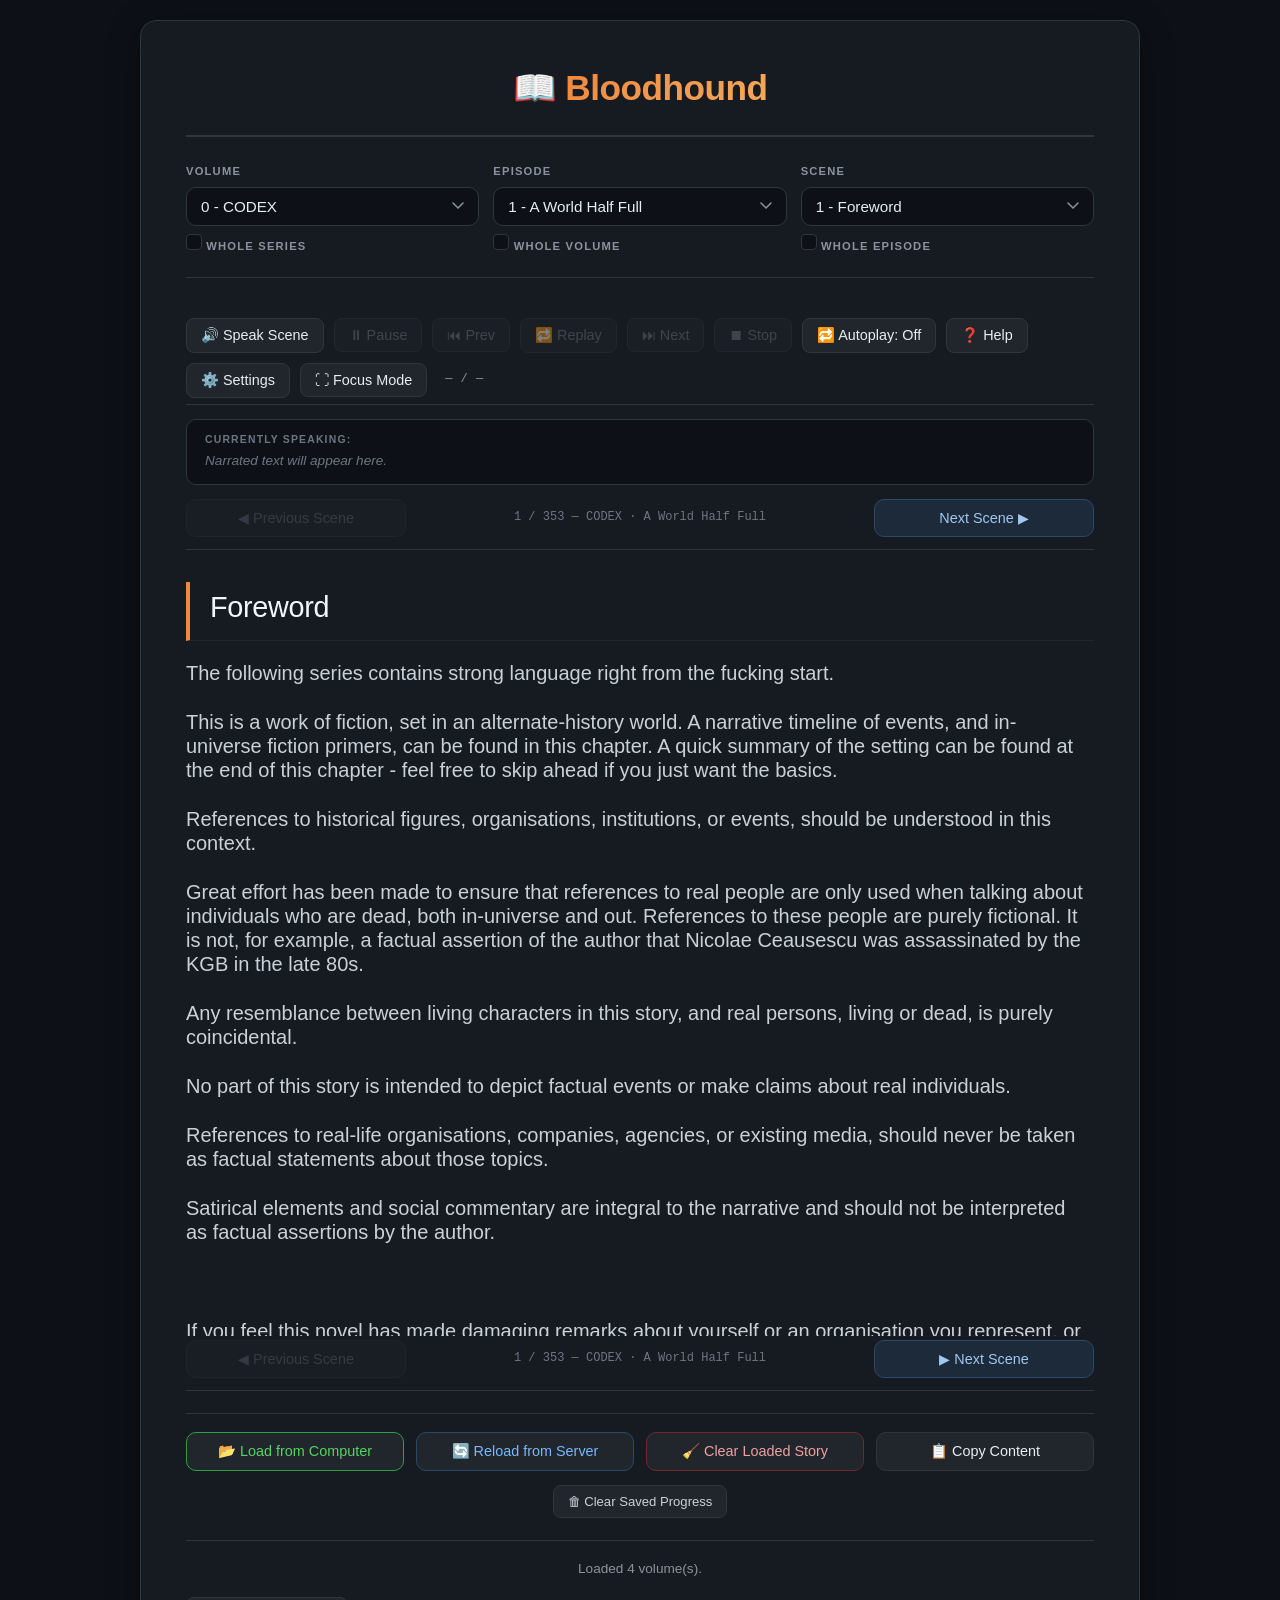
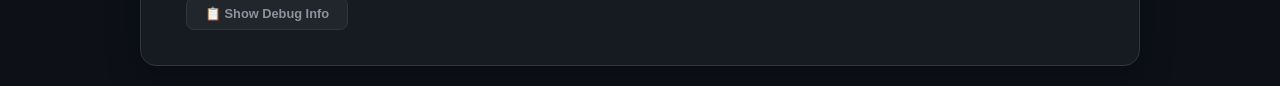
==== commit 6f3021fc: "updated index" ====
--- a/current/index.html
+++ b/current/index.html
@@ -26,12 +26,20 @@
                 <select id="volume-select">
                     <option value="">— Loading —</option>
                 </select>
+                <label class="whole-episode-toggle" for="whole-series-toggle" title="Parse the entire story as one continuous text">
+                    <input type="checkbox" id="whole-series-toggle">
+                    <span>Whole Series</span>
+                </label>
             </div>
             <div class="nav-group">
                 <label for="episode-select">Episode</label>
                 <select id="episode-select" disabled>
                     <option value="">— Select Episode —</option>
                 </select>
+                <label class="whole-episode-toggle" for="whole-volume-toggle" title="Parse every episode in the current volume as one continuous text">
+                    <input type="checkbox" id="whole-volume-toggle">
+                    <span>Whole Volume</span>
+                </label>
             </div>
             <div class="nav-group">
                 <label for="scene-select">Scene</label>
@@ -54,20 +62,10 @@
             <button id="stop-btn" disabled>⏹ Stop</button>
             <button id="autoplay-btn" disabled title="Automatically advance to the next scene">🔁 Autoplay: Off</button>
             <button id="help-btn" title="Show help">❓ Help</button>
+            <button id="settings-btn" title="Show settings">⚙️ Settings</button>
             <button id="focus-btn" title="Enter focus mode and fullscreen">⛶ Focus Mode</button>
             <span class="wake-lock-indicator" id="wake-lock-indicator" title="Screen will stay awake while narration is playing">🔆 Screen Awake</span>
             <span class="chunk-counter" id="chunk-counter">— / —</span>
-
-            <span class="speed-group">
-                <label for="speed-slider">Speed</label>
-                <input type="range" id="speed-slider" min="0.5" max="2" step="0.05" value="1.1">
-                <span class="speed-readout" id="speed-readout">1.10×</span>
-            </span>
-
-            <span class="voice-label">Voice:</span>
-            <select id="voice-select" disabled>
-                <option value="">— Default —</option>
-            </select>
         </div>
 
         <div class="chunk-panel" id="chunk-panel">
@@ -110,7 +108,7 @@
             <button class="clear-story-btn" id="clear-story-btn" title="Unload the current story without touching your saved reading position or preferences">
                 🧹 Clear Loaded Story
             </button>
-            <button id="copy-scene-btn" disabled title="Copy this scene's text to the clipboard">📋 Copy Scene</button>
+            <button id="copy-scene-btn" disabled title="Copy this content to the clipboard">📋 Copy Content</button>
         </div>
 
         <div class="reader-session-controls">
--- a/current/styles.css
+++ b/current/styles.css
@@ -1,6 +1,5 @@
 /* =========================================================
    Consolidated CSS
-   Generated: 2026-09-21T21:48:03.758505
    ========================================================= */
 
 
@@ -858,7 +857,8 @@
             border-color: #56d364;
         }
 
-        .tts-controls button.help-active {
+        .tts-controls button.help-active,
+        .tts-controls button.settings-active {
             background-color: #2a2f4a;
             border-color: #58a6ff;
             color: #79b8ff;
@@ -1247,6 +1247,28 @@
             user-select: none;
         }
 
+        /* Divider headings inserted into parsed content */
+        .parsed-divider {
+            font-family: 'JetBrains Mono', 'Fira Code', 'Consolas', monospace;
+            font-size: 0.78rem;
+            text-transform: uppercase;
+            letter-spacing: 2px;
+            color: #f0883e;
+            margin: 1.6em 0 0.8em 0;
+            padding: 6px 0 4px 0;
+            border-bottom: 1px dashed #30363d;
+            font-weight: 600;
+        }
+        .parsed-divider:first-child {
+            margin-top: 0.4em;
+        }
+        .parsed-divider .pd-scope {
+            color: #8b949e;
+            font-weight: 400;
+            letter-spacing: 1px;
+            margin-right: 6px;
+        }
+
         .help-panel {
             color: #d1d9e0;
             font-size: 1rem;
@@ -1300,6 +1322,220 @@
         }
 
         .help-panel .help-hint {
+            display: block;
+            margin-top: 1.5em;
+            padding: 12px 16px;
+            background: #1c2128;
+            border-left: 3px solid #f0883e;
+            border-radius: 6px;
+            color: #8b949e;
+            font-size: 0.9rem;
+            font-style: italic;
+        }
+
+        /* ── Settings panel ── */
+        .settings-panel {
+            color: #d1d9e0;
+            font-size: 0.98rem;
+            line-height: 1.6;
+        }
+
+        .settings-panel h3 {
+            color: #f0f6fc;
+            font-size: 1.12rem;
+            font-weight: 600;
+            margin: 1.4em 0 0.5em 0;
+            padding-bottom: 4px;
+            border-bottom: 1px solid #30363d;
+            letter-spacing: -0.2px;
+        }
+
+        .settings-panel h3:first-child { margin-top: 0; }
+
+        .settings-panel p {
+            margin: 0 0 0.85em 0;
+            color: #c9d1d9;
+        }
+
+        .settings-row {
+            display: flex;
+            align-items: center;
+            justify-content: space-between;
+            gap: 16px;
+            padding: 10px 14px;
+            margin-bottom: 6px;
+            background: #0d1117;
+            border: 1px solid #30363d;
+            border-radius: 8px;
+            flex-wrap: wrap;
+        }
+
+        .settings-row .settings-row-label {
+            font-weight: 600;
+            color: #f0f6fc;
+            flex: 1 1 260px;
+            font-size: 0.92rem;
+        }
+
+        .settings-row .settings-row-hint {
+            display: block;
+            font-weight: 400;
+            font-size: 0.8rem;
+            color: #8b949e;
+            margin-top: 2px;
+            line-height: 1.4;
+        }
+
+        .settings-row .settings-row-control {
+            display: inline-flex;
+            align-items: center;
+            gap: 10px;
+            flex-shrink: 0;
+        }
+
+        .settings-row select,
+        .settings-row input[type="text"] {
+            padding: 6px 10px;
+            font-size: 0.85rem;
+            min-width: 160px;
+            background-color: #161b22;
+            color: #e6edf3;
+            border: 1px solid #30363d;
+            border-radius: 8px;
+            font-family: inherit;
+        }
+
+        .settings-row select:focus,
+        .settings-row input[type="text"]:focus {
+            outline: none;
+            border-color: #58a6ff;
+        }
+
+        .settings-row input[type="range"] {
+            -webkit-appearance: none;
+            appearance: none;
+            width: 140px;
+            height: 4px;
+            background: #30363d;
+            border-radius: 2px;
+            outline: none;
+            cursor: pointer;
+        }
+        .settings-row input[type="range"]::-webkit-slider-thumb {
+            -webkit-appearance: none;
+            width: 14px;
+            height: 14px;
+            border-radius: 50%;
+            background: #58a6ff;
+            cursor: pointer;
+            border: 2px solid #0d1117;
+        }
+        .settings-row input[type="range"]::-moz-range-thumb {
+            width: 14px;
+            height: 14px;
+            border-radius: 50%;
+            background: #58a6ff;
+            cursor: pointer;
+            border: 2px solid #0d1117;
+        }
+        .settings-row input[type="range"]::-moz-range-track {
+            height: 4px; background: #30363d; border-radius: 2px;
+        }
+
+        .settings-row .settings-value {
+            font-family: 'JetBrains Mono', 'Fira Code', 'Consolas', monospace;
+            font-size: 0.78rem;
+            color: #e6edf3;
+            background: #161b22;
+            border: 1px solid #30363d;
+            border-radius: 6px;
+            padding: 3px 6px;
+            min-width: 42px;
+            text-align: center;
+        }
+
+        .settings-row.settings-row-disabled {
+            opacity: 0.55;
+        }
+
+        .settings-toggle {
+            display: inline-flex;
+            align-items: center;
+            gap: 8px;
+            cursor: pointer;
+            user-select: none;
+            font-size: 0.8rem;
+            font-weight: 600;
+            letter-spacing: 0.4px;
+            text-transform: uppercase;
+            color: #8b949e;
+            transition: color 0.2s;
+        }
+
+        .settings-toggle:hover { color: #c9d1d9; }
+
+        .settings-toggle input[type="checkbox"] {
+            appearance: none;
+            -webkit-appearance: none;
+            width: 36px;
+            height: 20px;
+            border: 1px solid #30363d;
+            border-radius: 20px;
+            background: #0d1117;
+            cursor: pointer;
+            position: relative;
+            transition: background-color 0.15s, border-color 0.15s;
+            flex-shrink: 0;
+        }
+
+        .settings-toggle input[type="checkbox"]::after {
+            content: '';
+            position: absolute;
+            top: 2px;
+            left: 2px;
+            width: 14px;
+            height: 14px;
+            border-radius: 50%;
+            background: #6e7681;
+            transition: transform 0.15s, background 0.15s;
+        }
+
+        .settings-toggle input[type="checkbox"]:checked {
+            background-color: #1f3d2a;
+            border-color: #3fb950;
+        }
+
+        .settings-toggle input[type="checkbox"]:checked::after {
+            background: #56d364;
+            transform: translateX(16px);
+        }
+
+        .settings-toggle input[type="checkbox"]:focus-visible {
+            outline: 2px solid #58a6ff;
+            outline-offset: 2px;
+        }
+
+        .settings-section-subheader {
+            margin: 1.6em 0 0.4em 0;
+            font-size: 0.75rem;
+            text-transform: uppercase;
+            letter-spacing: 1.4px;
+            font-weight: 600;
+            color: #8b949e;
+        }
+
+        .settings-note {
+            padding: 10px 14px;
+            margin: 8px 0 14px 0;
+            background: #1c2128;
+            border-left: 3px solid #58a6ff;
+            border-radius: 6px;
+            color: #8b949e;
+            font-size: 0.85rem;
+            line-height: 1.5;
+        }
+
+        .settings-panel .settings-hint {
             display: block;
             margin-top: 1.5em;
             padding: 12px 16px;
@@ -1467,6 +1703,9 @@
             .reader-session-controls button { font-size: 0.75rem; padding: 8px 10px; }
             .reader-source-controls { gap: 8px; }
             .reader-source-controls button { font-size: 0.8rem; padding: 10px 12px; }
+            .settings-row { flex-direction: column; align-items: flex-start; }
+            .settings-row .settings-row-control { width: 100%; }
+            .settings-row select, .settings-row input[type="text"] { width: 100%; }
         }
 
         @media (max-width: 480px) {
@@ -1494,7 +1733,6 @@
         }
 
         /* ===== LINK STYLES ===== */
-        /* Unchanged appearance after click, matching dark theme. */
         a, a:link, a:visited, a:hover, a:active, a:focus {
             color: #79b8ff;
             text-decoration: none;
@@ -1514,12 +1752,10 @@
             outline-offset: 2px;
         }
 
-        /* Ensure visited links are identical to unvisited. */
         a:visited {
             color: #79b8ff;
         }
 
-        /* Help panel links inherit the same style. */
         .help-panel a {
             color: #79b8ff;
             border-bottom: 1px dotted #2a4a6a;
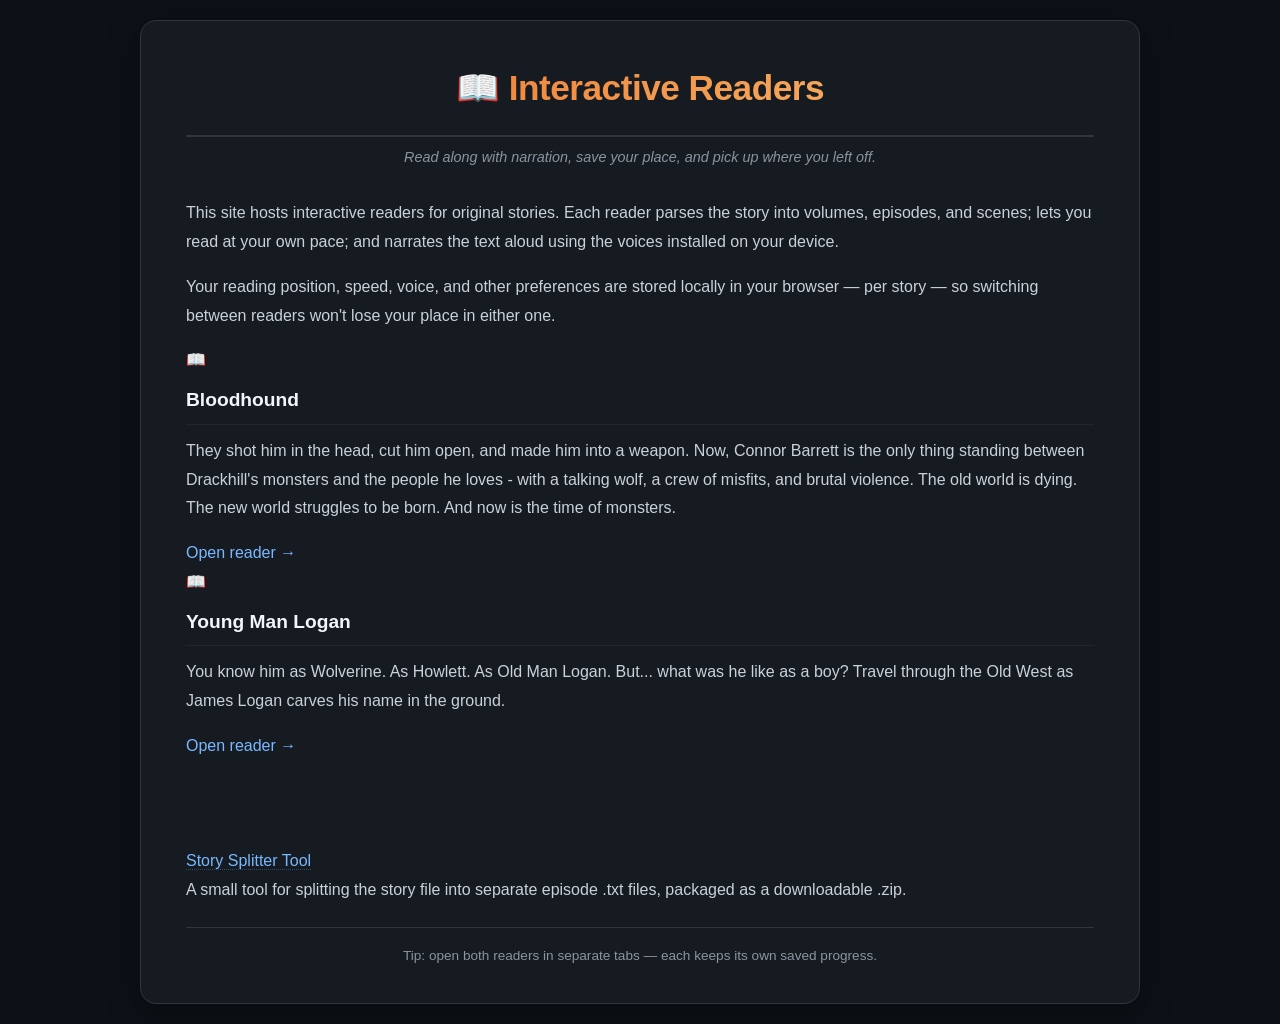
==== commit f23065dc: "Reorganise site Reorganise the site into one homepage and two separate readers, with more easy enoug" ====
--- a/current/index.html
+++ b/current/index.html
@@ -3,125 +3,68 @@
 <head>
     <meta charset="UTF-8">
     <meta name="viewport" content="width=device-width, initial-scale=1.0">
-    <title>Bloodhound — Interactive Reader + TTS</title>
+    <title>Interactive Readers — Home</title>
 
-    <link rel="stylesheet" href="styles.css">
+    <link rel="stylesheet" href="webfiles/styles.css">
 </head>
 <body>
     <div class="container">
-        <h1>📖 <span>Bloodhound</span></h1>
+        <h1>📖 <span>Interactive Readers</span></h1>
+        <p class="subtitle">Read along with narration, save your place, and pick up where you left off.</p>
 
-        <div class="file-load-area" id="fileLoadArea">
-            <p style="color: #e6edf3; margin-bottom: 12px;">📂 Couldn't auto-load the story. Choose the file manually:</p>
-            <input type="file" id="fileInput" accept=".txt">
-            <button class="file-btn" onclick="document.getElementById('fileInput').click()">
-                Choose File
-            </button>
-            <span class="file-label">Select: <code>bloodhound story scenes-WIP.txt</code></span>
+        <div class="landing-intro">
+            <p>
+                This site hosts interactive readers for original stories. Each reader
+                parses the story into volumes, episodes, and scenes; lets you read at
+                your own pace; and narrates the text aloud using the voices installed
+                on your device.
+            </p>
+            <p>
+                Your reading position, speed, voice, and other preferences are stored
+                locally in your browser — per story — so switching between readers
+                won't lose your place in either one.
+            </p>
         </div>
 
-        <div class="nav-container">
-            <div class="nav-group">
-                <label for="volume-select">Volume</label>
-                <select id="volume-select">
-                    <option value="">— Loading —</option>
-                </select>
-                <label class="whole-episode-toggle" for="whole-series-toggle" title="Parse the entire story as one continuous text">
-                    <input type="checkbox" id="whole-series-toggle">
-                    <span>Whole Series</span>
-                </label>
-            </div>
-            <div class="nav-group">
-                <label for="episode-select">Episode</label>
-                <select id="episode-select" disabled>
-                    <option value="">— Select Episode —</option>
-                </select>
-                <label class="whole-episode-toggle" for="whole-volume-toggle" title="Parse every episode in the current volume as one continuous text">
-                    <input type="checkbox" id="whole-volume-toggle">
-                    <span>Whole Volume</span>
-                </label>
-            </div>
-            <div class="nav-group">
-                <label for="scene-select">Scene</label>
-                <select id="scene-select" disabled>
-                    <option value="">— Select Scene —</option>
-                </select>
-                <label class="whole-episode-toggle" for="whole-episode-toggle" title="Parse every scene in the current episode as one continuous text">
-                    <input type="checkbox" id="whole-episode-toggle">
-                    <span>Whole Episode</span>
-                </label>
-            </div>
+        <div class="story-cards">
+            <a class="story-card" target="_blank" rel="noopener noreferrer" href="Bloodhound/story.html">
+                <div class="story-card-icon" aria-hidden="true">📖</div>
+                <div class="story-card-body">
+                    <h2 class="story-card-title">Bloodhound</h2>
+                    <p class="story-card-desc">
+                        They shot him in the head, cut him open, and made him into a weapon.
+                        Now, Connor Barrett is the only thing standing between Drackhill's monsters and the people he loves - with a talking wolf, a crew of misfits, and brutal violence.
+                        The old world is dying. The new world struggles to be born. And now is the time of monsters.
+                    </p>
+                    <span class="story-card-cta">Open reader →</span>
+                </div>
+            </a>
+
+            <a class="story-card" target="_blank" rel="noopener noreferrer" href="YML/story.html">
+                <div class="story-card-icon" aria-hidden="true">📖</div>
+                <div class="story-card-body">
+                    <h2 class="story-card-title">Young Man Logan</h2>
+                    <p class="story-card-desc">
+                        You know him as Wolverine. As Howlett. As Old Man Logan.
+                        But... what was he like as a boy?
+                        Travel through the Old West as James Logan carves his name in the ground.
+                    </p>
+                    <span class="story-card-cta">Open reader →</span>
+                </div>
+            </a>
+        </div>
+        <br/><br/><br/>
+        <div class="landing-footer-links">
+            <a target="_blank" rel="noopener noreferrer" href="misc/splitter.html">Story Splitter Tool</a>
+                <p class="story-card-desc">
+                    A small tool for splitting the story file into separate episode .txt files, packaged as a downloadable .zip.
+                </p>
         </div>
 
-        <div class="tts-controls">
-            <button id="speak-btn" disabled>🔊 Speak Scene</button>
-            <button id="pause-btn" disabled>⏸ Pause</button>
-            <button id="prev-btn" disabled title="Previous chunk">⏮ Prev</button>
-            <button id="replay-btn" disabled title="Replay current chunk">🔁 Replay</button>
-            <button id="next-btn" disabled title="Next chunk">⏭ Next</button>
-            <button id="stop-btn" disabled>⏹ Stop</button>
-            <button id="autoplay-btn" disabled title="Automatically advance to the next scene">🔁 Autoplay: Off</button>
-            <button id="help-btn" title="Show help">❓ Help</button>
-            <button id="settings-btn" title="Show settings">⚙️ Settings</button>
-            <button id="focus-btn" title="Enter focus mode and fullscreen">⛶ Focus Mode</button>
-            <span class="wake-lock-indicator" id="wake-lock-indicator" title="Screen will stay awake while narration is playing">🔆 Screen Awake</span>
-            <span class="chunk-counter" id="chunk-counter">— / —</span>
+        <div class="status">
+            Tip: open both readers in separate tabs — each keeps its own saved progress.
         </div>
-
-        <div class="chunk-panel" id="chunk-panel">
-            <div class="chunk-panel-label">Currently speaking:</div>
-            <div class="chunk-panel-text is-empty" id="chunk-panel-text">Narrated text will appear here.</div>
-
-            <div class="autoplay-timer" id="autoplayTimer" style="display:none;">
-                <span class="timer-label">Auto‑advance in</span>
-                <span class="timer-countdown" id="timerCountdown">5</span>
-                <span class="timer-label">sec</span>
-                <button class="cancel-autoplay-btn" id="cancelAutoplayBtn">✕ Cancel autoplay</button>
-            </div>
-        </div>
-
-        <div class="scene-nav-row">
-            <button id="scene-prev-btn" disabled title="Previous scene">◀ Previous Scene</button>
-            <span class="nav-spacer" id="scene-nav-spacer">—</span>
-            <button id="scene-next-btn" disabled title="Next scene">Next Scene ▶</button>
-        </div>
-
-        <div class="resume-banner" id="resume-banner"></div>
-
-        <div class="content-area" id="content-area">
-            <div class="message">Loading story content<span class="loading-dots"></span></div>
-        </div>
-
-        <div class="scene-nav-row">
-            <button id="scene-prev-btn-bottom" disabled title="Previous scene">◀ Previous Scene</button>
-            <span class="nav-spacer" id="scene-nav-spacer-bottom">—</span>
-            <button id="scene-next-btn-bottom" disabled title="Next scene">▶ Next Scene</button>
-        </div>
-
-        <div class="reader-source-controls">
-            <button class="upload-source-btn" id="upload-source-btn" title="Clear the current story and load a .txt file from your computer">
-                📂 Load from Computer
-            </button>
-            <button class="server-source-btn" id="server-source-btn" title="Clear the current story and fetch the latest version from the server">
-                🔄 Reload from Server
-            </button>
-            <button class="clear-story-btn" id="clear-story-btn" title="Unload the current story without touching your saved reading position or preferences">
-                🧹 Clear Loaded Story
-            </button>
-            <button id="copy-scene-btn" disabled title="Copy this content to the clipboard">📋 Copy Content</button>
-        </div>
-
-        <div class="reader-session-controls">
-            <button id="clear-progress-btn" title="Forget the saved reading position for this reader">🗑 Clear Saved Progress</button>
-        </div>
-
-        <div class="status" id="status">Loading the text file...</div>
-
-        <button class="debug-toggle" id="debug-toggle">📋 Show Debug Info</button>
-        <div class="debug-info" id="debug-info"></div>
     </div>
-
-
-    <script src="scripts/index.js"></script>
+    <script src="webfiles/index.js"></script>
 </body>
 </html>
--- a/current/webfiles/styles.css
+++ b/current/webfiles/styles.css
@@ -0,0 +1,2526 @@
+/* =========================================================
+   Consolidated CSS
+   ========================================================= */
+
+
+/* ============================================================ */
+/* SOURCE: contentwarning.html (inline style) */
+/* ============================================================ */
+
+
+        * { box-sizing: border-box; margin: 0; padding: 0; }
+
+        body {
+            font-family: -apple-system, BlinkMacSystemFont, 'Segoe UI', Roboto, 'Helvetica Neue', Arial, sans-serif;
+            line-height: 1.8;
+            background-color: #0d1117;
+            color: #e6edf3;
+            padding: 20px;
+            min-height: 100vh;
+        }
+
+        .container {
+            max-width: 1000px;
+            width: 100%;
+            margin: 0 auto;
+            background-color: #161b22;
+            border-radius: 16px;
+            padding: 35px 45px;
+            box-shadow: 0 8px 32px rgba(0, 0, 0, 0.4);
+            border: 1px solid #30363d;
+        }
+
+        .back-link {
+            display: inline-flex;
+            align-items: center;
+            gap: 8px;
+            color: #79b8ff;
+            text-decoration: none;
+            font-size: 0.9rem;
+            font-weight: 500;
+            margin-bottom: 28px;
+            padding: 8px 14px;
+            border: 1px solid #2a4a6a;
+            border-radius: 8px;
+            background: #1c2a3a;
+            transition: background 0.2s, border-color 0.2s, color 0.2s;
+        }
+
+        .back-link:hover { background: #24405c; border-color: #58a6ff; color: #e6edf3; }
+
+        h1 {
+            font-size: 2.2rem;
+            font-weight: 600;
+            letter-spacing: -0.5px;
+            color: #f0f6fc;
+            border-bottom: 2px solid #30363d;
+            padding-bottom: 16px;
+            margin-bottom: 8px;
+            text-align: center;
+        }
+
+        h1 span {
+            background: linear-gradient(135deg, #f0883e, #f6a85b);
+            -webkit-background-clip: text;
+            -webkit-text-fill-color: transparent;
+            background-clip: text;
+        }
+
+        .subtitle {
+            color: #8b949e;
+            font-size: 0.9rem;
+            margin-bottom: 28px;
+            font-style: italic;
+            text-align: center;
+        }
+
+        h2 {
+            font-size: 1.25rem;
+            font-weight: 600;
+            color: #f0f6fc;
+            margin: 38px 0 12px 0;
+            padding-bottom: 6px;
+            border-bottom: 1px solid #21262d;
+        }
+
+        h2:first-of-type { margin-top: 8px; }
+
+        h3 {
+            font-size: 1rem;
+            font-weight: 600;
+            color: #f0f6fc;
+            margin: 22px 0 8px 0;
+        }
+
+        p { margin: 0 0 1em 0; color: #c9d1d9; }
+
+        ul, ol { margin: 0 0 1.2em 1.4em; color: #c9d1d9; }
+        li { margin-bottom: 0.5em; }
+
+        strong { color: #f0f6fc; font-weight: 600; }
+        em { color: #8b949e; }
+        a { color: #79b8ff; text-decoration: none; }
+        a:hover { text-decoration: underline; }
+
+        code {
+            font-family: 'JetBrains Mono', 'Fira Code', 'Consolas', monospace;
+            font-size: 0.88em;
+            background: #21262d;
+            color: #e6edf3;
+            padding: 1px 6px;
+            border-radius: 4px;
+        }
+
+        .callout {
+            background: #1c2128;
+            border-left: 3px solid #f0883e;
+            border-radius: 6px;
+            padding: 16px 20px;
+            margin: 1.2em 0 1.6em 0;
+            color: #c9d1d9;
+            font-size: 0.95rem;
+        }
+
+        .callout.danger {
+            border-left-color: #f85149;
+            background: #221518;
+        }
+
+        /* ── Category cards ── */
+        .category {
+            background: #0d1117;
+            border: 1px solid #30363d;
+            border-radius: 10px;
+            padding: 18px 22px;
+            margin-bottom: 14px;
+        }
+
+        .category-title {
+            font-size: 0.95rem;
+            font-weight: 600;
+            color: #f0883e;
+            margin-bottom: 6px;
+            display: flex;
+            align-items: center;
+            gap: 8px;
+        }
+
+        .category p { font-size: 0.94rem; margin-bottom: 0.6em; }
+        .category p:last-child { margin-bottom: 0; }
+
+        /* ── Support resources ── */
+        .resources {
+            display: grid;
+            grid-template-columns: 1fr 1fr;
+            gap: 12px;
+            margin: 1.2em 0;
+        }
+
+        .resource-card {
+            background: #0d1117;
+            border: 1px solid #2a4a6a;
+            border-radius: 10px;
+            padding: 14px 18px;
+        }
+
+        .resource-card .r-name {
+            font-size: 0.92rem;
+            font-weight: 600;
+            color: #79b8ff;
+            margin-bottom: 3px;
+        }
+
+        .resource-card .r-desc {
+            font-size: 0.82rem;
+            color: #8b949e;
+            margin-bottom: 6px;
+        }
+
+        .resource-card a {
+            font-size: 0.82rem;
+            font-weight: 500;
+        }
+
+        .resource-card .r-phone {
+            font-family: 'JetBrains Mono', 'Fira Code', 'Consolas', monospace;
+            font-size: 0.82rem;
+            color: #e6edf3;
+            display: inline-block;
+            margin-top: 2px;
+        }
+
+        /* ── Episode warning list ── */
+        .volume-block {
+            margin-bottom: 22px;
+        }
+
+        .volume-header {
+            font-size: 1.05rem;
+            font-weight: 600;
+            color: #f0f6fc;
+            padding: 10px 0 6px 0;
+            border-bottom: 1px solid #21262d;
+            margin-bottom: 10px;
+        }
+
+        .episode-warning {
+            background: #0d1117;
+            border: 1px solid #30363d;
+            border-radius: 8px;
+            padding: 12px 16px;
+            margin-bottom: 8px;
+        }
+
+        .episode-warning .ep-name {
+            font-size: 0.92rem;
+            font-weight: 600;
+            color: #e6edf3;
+            margin-bottom: 4px;
+        }
+
+        .episode-warning .ep-tags {
+            display: flex;
+            flex-wrap: wrap;
+            gap: 6px;
+        }
+
+        .tag {
+            font-size: 0.72rem;
+            font-weight: 600;
+            letter-spacing: 0.3px;
+            padding: 3px 9px;
+            border-radius: 20px;
+            background: #21262d;
+            color: #c9d1d9;
+            border: 1px solid #30363d;
+        }
+
+        .tag.severe {
+            background: #2a1416;
+            color: #f0a0a0;
+            border-color: #6e2a2a;
+        }
+
+        .tag.moderate {
+            background: #2a2114;
+            color: #f0c890;
+            border-color: #6e542a;
+        }
+
+        .tag.mild {
+            background: #142a1c;
+            color: #90e0a8;
+            border-color: #2a6e3c;
+        }
+
+        .tag.none {
+            background: #1c2128;
+            color: #6e7681;
+            border-color: #30363d;
+            font-style: italic;
+        }
+
+        /* ── Tag filter panel ── */
+        .tag-filter-panel {
+            margin: 24px 0 10px 0;
+            background: #0d1117;
+            border: 1px solid #30363d;
+            border-radius: 10px;
+            padding: 18px 22px;
+        }
+
+        .tag-filter-panel .filter-guide {
+            font-size: 0.88rem;
+            color: #8b949e;
+            margin-bottom: 14px;
+            line-height: 1.6;
+        }
+
+        .tag-filter-panel .filter-guide strong {
+            color: #c9d1d9;
+        }
+
+        .tag-filter-header {
+            display: flex;
+            align-items: center;
+            justify-content: space-between;
+            flex-wrap: wrap;
+            gap: 10px;
+            margin-bottom: 12px;
+            cursor: pointer;
+            user-select: none;
+        }
+
+        .tag-filter-header h3 {
+            margin: 0;
+            font-size: 1rem;
+            color: #f0f6fc;
+            display: flex;
+            align-items: center;
+            gap: 8px;
+        }
+
+        .tag-filter-header .chevron {
+            display: inline-block;
+            transition: transform 0.25s ease;
+            font-size: 0.8rem;
+            color: #8b949e;
+        }
+
+        .tag-filter-panel.collapsed .tag-filter-header .chevron {
+            transform: rotate(-90deg);
+        }
+
+        .tag-filter-body {
+            overflow: hidden;
+            max-height: 4000px;
+            transition: max-height 0.35s ease, opacity 0.3s ease;
+            opacity: 1;
+        }
+
+        .tag-filter-panel.collapsed .tag-filter-body {
+            max-height: 0;
+            opacity: 0;
+        }
+
+        .tag-search-input {
+            width: 100%;
+            padding: 9px 14px;
+            font-family: inherit;
+            font-size: 0.9rem;
+            background-color: #161b22;
+            color: #e6edf3;
+            border: 1px solid #30363d;
+            border-radius: 8px;
+            margin-bottom: 14px;
+            transition: border-color 0.2s, box-shadow 0.2s;
+        }
+
+        .tag-search-input:focus {
+            outline: none;
+            border-color: #58a6ff;
+            box-shadow: 0 0 0 3px rgba(88, 166, 255, 0.15);
+        }
+
+        .tag-search-input::placeholder {
+            color: #6e7681;
+        }
+
+        /* ── AND/OR toggle ── */
+        .match-mode-toggle {
+            display: flex;
+            align-items: center;
+            gap: 10px;
+            margin-bottom: 14px;
+            flex-wrap: wrap;
+        }
+
+        .match-mode-toggle .toggle-label {
+            font-size: 0.8rem;
+            font-weight: 600;
+            text-transform: uppercase;
+            letter-spacing: 0.8px;
+            color: #8b949e;
+        }
+
+        .match-mode-toggle .toggle-btn-group {
+            display: inline-flex;
+            border-radius: 8px;
+            overflow: hidden;
+            border: 1px solid #30363d;
+            background: #161b22;
+        }
+
+        .match-mode-toggle .toggle-btn {
+            font-family: inherit;
+            font-size: 0.8rem;
+            font-weight: 600;
+            letter-spacing: 0.5px;
+            padding: 6px 18px;
+            background: transparent;
+            color: #8b949e;
+            border: none;
+            cursor: pointer;
+            transition: background 0.2s, color 0.2s;
+        }
+
+        .match-mode-toggle .toggle-btn:hover {
+            background: #21262d;
+            color: #c9d1d9;
+        }
+
+        .match-mode-toggle .toggle-btn.active {
+            background: #1f3d2a;
+            color: #56d364;
+        }
+
+        .match-mode-toggle .toggle-btn.active.or-active {
+            background: #2a2114;
+            color: #f0c890;
+        }
+
+        .match-mode-toggle .toggle-hint {
+            font-size: 0.78rem;
+            color: #6e7681;
+            font-style: italic;
+        }
+
+        /* ── Selected filters bar ── */
+        .selected-filters-bar {
+            display: flex;
+            flex-wrap: wrap;
+            gap: 8px;
+            margin-bottom: 14px;
+            min-height: 0;
+        }
+
+        .selected-filters-bar:empty {
+            display: none;
+        }
+
+        .selected-filters-bar .active-filter-pill {
+            font-size: 0.74rem;
+            font-weight: 600;
+            padding: 4px 10px;
+            border-radius: 20px;
+            background: #1f3d2a;
+            border: 1px solid #3fb950;
+            color: #56d364;
+            display: inline-flex;
+            align-items: center;
+            gap: 6px;
+        }
+
+        .selected-filters-bar .active-filter-pill .remove-filter {
+            cursor: pointer;
+            font-weight: 700;
+            opacity: 0.7;
+            transition: opacity 0.15s;
+        }
+
+        .selected-filters-bar .active-filter-pill .remove-filter:hover {
+            opacity: 1;
+        }
+
+        /* ── Unselected tags submenu ── */
+        .unselected-tags-wrapper {
+            border-top: 1px solid #21262d;
+            margin-top: 10px;
+            padding-top: 10px;
+        }
+
+        .unselected-tags-header {
+            display: flex;
+            align-items: center;
+            gap: 8px;
+            cursor: pointer;
+            user-select: none;
+            font-size: 0.82rem;
+            font-weight: 600;
+            color: #8b949e;
+            padding: 4px 0;
+            transition: color 0.2s;
+        }
+
+        .unselected-tags-header:hover {
+            color: #c9d1d9;
+        }
+
+        .unselected-tags-header .unselected-chevron {
+            display: inline-block;
+            transition: transform 0.25s ease;
+            font-size: 0.7rem;
+        }
+
+        .unselected-tags-wrapper.collapsed .unselected-tags-header .unselected-chevron {
+            transform: rotate(-90deg);
+        }
+
+        .unselected-tags-body {
+            overflow: hidden;
+            max-height: 2000px;
+            transition: max-height 0.35s ease, opacity 0.3s ease;
+            opacity: 1;
+            margin-top: 8px;
+        }
+
+        .unselected-tags-wrapper.collapsed .unselected-tags-body {
+            max-height: 0;
+            opacity: 0;
+            margin-top: 0;
+        }
+
+        .unselected-tags-count {
+            font-weight: 400;
+            color: #6e7681;
+            font-size: 0.78rem;
+        }
+
+        .tag-cloud {
+            display: flex;
+            flex-wrap: wrap;
+            gap: 7px;
+        }
+
+        .tag-cloud .cloud-tag {
+            font-size: 0.74rem;
+            font-weight: 600;
+            letter-spacing: 0.3px;
+            padding: 5px 12px;
+            border-radius: 20px;
+            background: #21262d;
+            color: #c9d1d9;
+            border: 1px solid #30363d;
+            cursor: pointer;
+            transition: background 0.2s, border-color 0.2s, color 0.2s, transform 0.1s;
+        }
+
+        .tag-cloud .cloud-tag:hover {
+            background: #30363d;
+            border-color: #58a6ff;
+            color: #e6edf3;
+        }
+
+        .tag-cloud .cloud-tag.hidden-by-search {
+            display: none;
+        }
+
+        .no-matching-tags {
+            display: none;
+            font-size: 0.82rem;
+            color: #6e7681;
+            font-style: italic;
+            padding: 8px 0;
+        }
+
+        .no-matching-tags.visible {
+            display: block;
+        }
+
+        .clear-filters-btn {
+            font-size: 0.78rem;
+            font-weight: 600;
+            padding: 4px 12px;
+            border-radius: 20px;
+            background: #21262d;
+            border: 1px solid #30363d;
+            color: #c9d1d9;
+            cursor: pointer;
+            transition: background 0.2s, border-color 0.2s;
+        }
+
+        .clear-filters-btn:hover {
+            background: #30363d;
+            border-color: #f85149;
+            color: #f0a0a0;
+        }
+
+        .episode-warning.filtered-out {
+            display: none;
+        }
+
+        .volume-block.all-episodes-hidden {
+            display: none;
+        }
+
+        .no-results-message {
+            display: none;
+            padding: 24px;
+            text-align: center;
+            color: #8b949e;
+            font-style: italic;
+            font-size: 0.92rem;
+            background: #0d1117;
+            border: 1px dashed #30363d;
+            border-radius: 10px;
+            margin: 10px 0;
+        }
+
+        .no-results-message.visible {
+            display: block;
+        }
+
+        /* ── Contact form ── */
+        .contact-section {
+            margin-top: 48px;
+            padding-top: 28px;
+            border-top: 2px solid #30363d;
+        }
+
+        .contact-section h2 { border-bottom: none; margin-top: 0; padding-bottom: 0; }
+
+        .contact-intro { color: #8b949e; font-size: 0.92rem; margin-bottom: 22px; }
+
+        .form-grid { display: grid; grid-template-columns: 1fr 1fr; gap: 16px; }
+
+        .form-group { display: flex; flex-direction: column; gap: 6px; }
+        .form-group.full-width { grid-column: 1 / -1; }
+
+        label {
+            font-size: 0.75rem;
+            text-transform: uppercase;
+            letter-spacing: 1.1px;
+            font-weight: 600;
+            color: #8b949e;
+        }
+
+        input[type="text"],
+        input[type="email"],
+        select,
+        textarea {
+            width: 100%;
+            padding: 11px 14px;
+            font-family: inherit;
+            font-size: 0.95rem;
+            background-color: #0d1117;
+            color: #e6edf3;
+            border: 1px solid #30363d;
+            border-radius: 10px;
+            transition: border-color 0.2s, box-shadow 0.2s;
+        }
+
+        input:focus, select:focus, textarea:focus {
+            outline: none;
+            border-color: #58a6ff;
+            box-shadow: 0 0 0 3px rgba(88, 166, 255, 0.15);
+        }
+
+        textarea { resize: vertical; min-height: 130px; line-height: 1.6; }
+
+        select {
+            appearance: none;
+            -webkit-appearance: none;
+            background-image: url("data:image/svg+xml,%3Csvg xmlns='http://www.w3.org/2000/svg' width='12' height='12' viewBox='0 0 12 8'%3E%3Cpath d='M1 1l5 5 5-5' stroke='%238b949e' stroke-width='1.5' fill='none' stroke-linecap='round'/%3E%3C/svg%3E");
+            background-repeat: no-repeat;
+            background-position: right 14px center;
+            background-size: 12px;
+            cursor: pointer;
+        }
+
+        .form-actions {
+            display: flex;
+            flex-wrap: wrap;
+            gap: 12px;
+            margin-top: 6px;
+            grid-column: 1 / -1;
+        }
+
+        .form-actions button {
+            padding: 11px 24px;
+            font-family: inherit;
+            font-size: 0.92rem;
+            font-weight: 600;
+            border-radius: 10px;
+            cursor: pointer;
+            transition: background 0.2s, border-color 0.2s, transform 0.1s;
+            border: 1px solid transparent;
+        }
+
+        .form-actions button:active { transform: scale(0.97); }
+
+        .submit-btn { background: #238636; color: #fff; border-color: #2ea043; }
+        .submit-btn:hover { background: #2ea043; }
+
+        .copy-btn { background: #21262d; color: #c9d1d9; border-color: #30363d; }
+        .copy-btn:hover { background: #30363d; border-color: #58a6ff; color: #e6edf3; }
+
+        .form-note {
+            grid-column: 1 / -1;
+            font-size: 0.8rem;
+            color: #6e7681;
+            margin-top: 4px;
+            line-height: 1.5;
+        }
+
+        .toast {
+            grid-column: 1 / -1;
+            display: none;
+            padding: 10px 16px;
+            background: #1f3d2a;
+            border: 1px solid #3fb950;
+            color: #56d364;
+            border-radius: 8px;
+            font-size: 0.88rem;
+            font-weight: 500;
+            margin-top: 4px;
+        }
+
+        .toast.visible { display: block; }
+
+        @media (max-width: 700px) {
+            .container { padding: 26px 22px; border-radius: 12px; }
+            h1 { font-size: 1.6rem; }
+            .resources { grid-template-columns: 1fr; }
+            .form-grid { grid-template-columns: 1fr; }
+        }
+
+        @media (max-width: 480px) {
+            body { padding: 10px; }
+            .container { padding: 16px; }
+            h1 { font-size: 1.4rem; }
+        }
+
+
+/* ============================================================ */
+/* SOURCE: index.html (inline style) */
+/* ============================================================ */
+
+
+        * {
+            box-sizing: border-box;
+            margin: 0;
+            padding: 0;
+        }
+
+        body {
+            font-family: -apple-system, BlinkMacSystemFont, 'Segoe UI', Roboto, 'Helvetica Neue', Arial, sans-serif;
+            line-height: 1.8;
+            background-color: #0d1117;
+            color: #e6edf3;
+            padding: 20px;
+            min-height: 100vh;
+        }
+
+        .container {
+            max-width: 1000px;
+            width: 100%;
+            margin: 0 auto;
+            background-color: #161b22;
+            border-radius: 16px;
+            padding: 35px 45px;
+            box-shadow: 0 8px 32px rgba(0, 0, 0, 0.4);
+            border: 1px solid #30363d;
+        }
+
+        h1 {
+            font-size: 2.2rem;
+            font-weight: 600;
+            letter-spacing: -0.5px;
+            color: #f0f6fc;
+            border-bottom: 2px solid #30363d;
+            padding-bottom: 16px;
+            margin-bottom: 28px;
+            text-align: center;
+        }
+
+        h1 span {
+            background: linear-gradient(135deg, #f0883e, #f6a85b);
+            -webkit-background-clip: text;
+            -webkit-text-fill-color: transparent;
+            background-clip: text;
+        }
+
+        .nav-container {
+            display: flex;
+            flex-wrap: wrap;
+            gap: 14px;
+            margin-bottom: 30px;
+            padding: 16px 0;
+            border-bottom: 1px solid #30363d;
+        }
+
+        .nav-group {
+            flex: 1;
+            min-width: 160px;
+        }
+
+        .nav-group label {
+            display: block;
+            font-size: 0.7rem;
+            text-transform: uppercase;
+            letter-spacing: 1.2px;
+            font-weight: 600;
+            color: #8b949e;
+            margin-bottom: 5px;
+        }
+
+        .nav-group select {
+            width: 100%;
+            padding: 10px 14px;
+            font-size: 0.95rem;
+            font-family: inherit;
+            background-color: #0d1117;
+            color: #e6edf3;
+            border: 1px solid #30363d;
+            border-radius: 10px;
+            cursor: pointer;
+            transition: border-color 0.2s, box-shadow 0.2s;
+            appearance: none;
+            -webkit-appearance: none;
+            background-image: url("data:image/svg+xml,%3Csvg xmlns='http://www.w3.org/2000/svg' width='12' height='12' viewBox='0 0 12 8'%3E%3Cpath d='M1 1l5 5 5-5' stroke='%238b949e' stroke-width='1.5' fill='none' stroke-linecap='round'/%3E%3C/svg%3E");
+            background-repeat: no-repeat;
+            background-position: right 14px center;
+            background-size: 12px;
+        }
+
+        .nav-group select:hover { border-color: #58a6ff; }
+        .nav-group select:focus {
+            outline: none;
+            border-color: #58a6ff;
+            box-shadow: 0 0 0 3px rgba(88, 166, 255, 0.15);
+        }
+        .nav-group select:disabled {
+            opacity: 0.5;
+            cursor: not-allowed;
+            background-color: #0d1117;
+        }
+        .nav-group select::-webkit-scrollbar { width: 6px; }
+        .nav-group select::-webkit-scrollbar-track { background: #0d1117; border-radius: 4px; }
+        .nav-group select::-webkit-scrollbar-thumb { background: #30363d; border-radius: 4px; }
+        .nav-group select::-webkit-scrollbar-thumb:hover { background: #484f58; }
+
+        .tts-controls {
+            display: flex;
+            flex-wrap: wrap;
+            align-items: center;
+            gap: 10px;
+            margin-bottom: 14px;
+            padding: 10px 0 6px 0;
+            border-bottom: 1px solid #30363d;
+        }
+
+        .tts-controls button {
+            background-color: #21262d;
+            color: #e6edf3;
+            border: 1px solid #30363d;
+            border-radius: 8px;
+            padding: 8px 14px;
+            font-family: inherit;
+            font-size: 0.9rem;
+            font-weight: 500;
+            cursor: pointer;
+            transition: background-color 0.2s, border-color 0.2s;
+            display: inline-flex;
+            align-items: center;
+            gap: 6px;
+        }
+
+        .tts-controls button:hover:not(:disabled) {
+            background-color: #30363d;
+            border-color: #58a6ff;
+        }
+
+        .tts-controls button:disabled {
+            opacity: 0.45;
+            cursor: not-allowed;
+            border-color: #30363d;
+        }
+
+        .tts-controls button.autoplay-on {
+            background-color: #1f3d2a;
+            border-color: #3fb950;
+            color: #3fb950;
+        }
+
+        .tts-controls button.autoplay-on:hover:not(:disabled) {
+            background-color: #2a4d38;
+            border-color: #56d364;
+        }
+
+        .tts-controls button.help-active,
+        .tts-controls button.settings-active {
+            background-color: #2a2f4a;
+            border-color: #58a6ff;
+            color: #79b8ff;
+        }
+
+        .tts-controls .chunk-counter {
+            font-size: 0.75rem;
+            color: #8b949e;
+            font-family: 'JetBrains Mono', 'Fira Code', 'Consolas', monospace;
+            padding: 0 8px;
+            letter-spacing: 0.5px;
+            white-space: nowrap;
+        }
+
+        .tts-controls .speed-group {
+            display: inline-flex;
+            align-items: center;
+            gap: 8px;
+            padding: 0 4px;
+        }
+
+        .tts-controls .speed-group label {
+            font-size: 0.75rem;
+            text-transform: uppercase;
+            letter-spacing: 1px;
+            color: #8b949e;
+            white-space: nowrap;
+        }
+
+        .tts-controls .speed-group input[type="range"] {
+            -webkit-appearance: none;
+            appearance: none;
+            width: 100px;
+            height: 4px;
+            background: #30363d;
+            border-radius: 2px;
+            outline: none;
+            cursor: pointer;
+        }
+
+        .tts-controls .speed-group input[type="range"]::-webkit-slider-thumb {
+            -webkit-appearance: none;
+            appearance: none;
+            width: 14px;
+            height: 14px;
+            border-radius: 50%;
+            background: #58a6ff;
+            cursor: pointer;
+            border: 2px solid #0d1117;
+            transition: background 0.15s;
+        }
+
+        .tts-controls .speed-group input[type="range"]::-webkit-slider-thumb:hover {
+            background: #79b8ff;
+        }
+
+        .tts-controls .speed-group input[type="range"]::-moz-range-thumb {
+            width: 14px;
+            height: 14px;
+            border-radius: 50%;
+            background: #58a6ff;
+            cursor: pointer;
+            border: 2px solid #0d1117;
+        }
+
+        .tts-controls .speed-group input[type="range"]::-moz-range-track {
+            height: 4px;
+            background: #30363d;
+            border-radius: 2px;
+        }
+
+        .tts-controls .speed-readout {
+            font-size: 0.75rem;
+            color: #e6edf3;
+            font-family: 'JetBrains Mono', 'Fira Code', 'Consolas', monospace;
+            min-width: 38px;
+            text-align: center;
+            background: #0d1117;
+            border: 1px solid #30363d;
+            border-radius: 6px;
+            padding: 3px 6px;
+        }
+
+        .tts-controls .voice-label {
+            font-size: 0.75rem;
+            text-transform: uppercase;
+            letter-spacing: 1px;
+            color: #8b949e;
+            margin-left: auto;
+            margin-right: 4px;
+        }
+
+        .tts-controls select {
+            padding: 7px 12px;
+            font-size: 0.85rem;
+            font-family: inherit;
+            background-color: #0d1117;
+            color: #e6edf3;
+            border: 1px solid #30363d;
+            border-radius: 8px;
+            cursor: pointer;
+            appearance: none;
+            -webkit-appearance: none;
+            background-image: url("data:image/svg+xml,%3Csvg xmlns='http://www.w3.org/2000/svg' width='10' height='10' viewBox='0 0 12 8'%3E%3Cpath d='M1 1l5 5 5-5' stroke='%238b949e' stroke-width='1.5' fill='none' stroke-linecap='round'/%3E%3C/svg%3E");
+            background-repeat: no-repeat;
+            background-position: right 12px center;
+            background-size: 10px;
+            min-width: 160px;
+        }
+
+        .tts-controls select:focus { outline: none; border-color: #58a6ff; }
+
+        .chunk-panel {
+            background-color: #0d1117;
+            border: 1px solid #30363d;
+            border-radius: 10px;
+            padding: 12px 18px;
+            margin-bottom: 14px;
+            font-size: 0.85rem;
+            color: #8b949e;
+            line-height: 1.5;
+            min-height: 58px;
+        }
+
+        .chunk-panel.autoplay-waiting {
+            border-color: #f0883e;
+            box-shadow: 0 0 0 1px rgba(240, 136, 62, 0.25);
+        }
+
+        .chunk-panel .chunk-panel-label {
+            font-size: 0.65rem;
+            text-transform: uppercase;
+            letter-spacing: 1.2px;
+            font-weight: 600;
+            color: #6e7681;
+            margin-bottom: 4px;
+        }
+
+        .chunk-panel .chunk-panel-text {
+            color: #d1d9e0;
+            font-style: italic;
+        }
+
+        .chunk-panel .chunk-panel-text.is-pause {
+            color: #6e7681;
+            font-style: normal;
+            letter-spacing: 2px;
+        }
+
+        .chunk-panel .chunk-panel-text.is-autoplay-wait {
+            color: #f0883e;
+            font-style: normal;
+            font-weight: 500;
+        }
+
+        .chunk-panel .chunk-panel-text.is-empty {
+            color: #6e7681;
+            font-style: italic;
+        }
+
+        .chunk-panel .autoplay-timer {
+            display: flex;
+            align-items: center;
+            gap: 12px;
+            margin-top: 10px;
+            padding-top: 10px;
+            border-top: 1px solid #30363d;
+        }
+
+        .chunk-panel .autoplay-timer .timer-countdown {
+            font-family: 'JetBrains Mono', 'Fira Code', 'Consolas', monospace;
+            font-size: 1.1rem;
+            font-weight: 600;
+            color: #f0883e;
+            background: #1c2128;
+            padding: 2px 12px;
+            border-radius: 6px;
+            border: 1px solid #f0883e;
+            min-width: 60px;
+            text-align: center;
+            letter-spacing: 1px;
+        }
+
+        .chunk-panel .autoplay-timer .timer-label {
+            font-size: 0.7rem;
+            text-transform: uppercase;
+            letter-spacing: 1px;
+            color: #8b949e;
+        }
+
+        .chunk-panel .autoplay-timer .cancel-autoplay-btn {
+            margin-left: auto;
+            background: #da3633;
+            color: #fff;
+            border: none;
+            border-radius: 6px;
+            padding: 5px 14px;
+            font-family: inherit;
+            font-size: 0.75rem;
+            font-weight: 600;
+            cursor: pointer;
+            text-transform: uppercase;
+            letter-spacing: 0.5px;
+            transition: background 0.2s;
+        }
+
+        .chunk-panel .autoplay-timer .cancel-autoplay-btn:hover {
+            background: #f85149;
+        }
+
+        .scene-nav-row {
+            display: flex;
+            justify-content: space-between;
+            align-items: center;
+            gap: 16px;
+            margin-bottom: 16px;
+            padding-bottom: 12px;
+            border-bottom: 1px solid #30363d;
+        }
+
+        .scene-nav-row button {
+            flex: 1;
+            max-width: 220px;
+            padding: 10px 18px;
+            background-color: #1c2a3a;
+            color: #a0c8f0;
+            border: 1px solid #2a4a6a;
+            border-radius: 10px;
+            font-family: inherit;
+            font-size: 0.9rem;
+            font-weight: 500;
+            cursor: pointer;
+            transition: background-color 0.2s, border-color 0.2s, transform 0.1s;
+            display: inline-flex;
+            align-items: center;
+            justify-content: center;
+            gap: 8px;
+        }
+
+        .scene-nav-row button:hover:not(:disabled) {
+            background-color: #24405c;
+            border-color: #58a6ff;
+            color: #e6edf3;
+        }
+
+        .scene-nav-row button:active:not(:disabled) {
+            transform: scale(0.97);
+        }
+
+        .scene-nav-row button:disabled {
+            opacity: 0.35;
+            cursor: not-allowed;
+            border-color: #30363d;
+        }
+
+        .scene-nav-row .nav-spacer {
+            flex: 1;
+            text-align: center;
+            font-size: 0.75rem;
+            color: #6e7681;
+            font-family: 'JetBrains Mono', 'Fira Code', 'Consolas', monospace;
+            white-space: nowrap;
+            overflow: hidden;
+            text-overflow: ellipsis;
+        }
+
+        .reader-source-controls {
+            display: flex;
+            justify-content: center;
+            flex-wrap: wrap;
+            gap: 12px;
+            margin-top: 22px;
+            padding-top: 18px;
+            border-top: 1px solid #30363d;
+        }
+
+        .reader-source-controls button {
+            flex: 1;
+            max-width: 280px;
+            padding: 10px 18px;
+            background-color: #21262d;
+            color: #e6edf3;
+            border: 1px solid #30363d;
+            border-radius: 10px;
+            font-family: inherit;
+            font-size: 0.9rem;
+            font-weight: 500;
+            cursor: pointer;
+            transition: background-color 0.2s, border-color 0.2s, transform 0.1s;
+        }
+
+        .reader-source-controls button:hover {
+            background-color: #30363d;
+            border-color: #58a6ff;
+        }
+
+        .reader-source-controls button:active {
+            transform: scale(0.97);
+        }
+
+        .reader-source-controls .upload-source-btn {
+            border-color: #2ea043;
+            color: #56d364;
+        }
+
+        .reader-source-controls .upload-source-btn:hover {
+            background-color: #1f3d2a;
+            border-color: #3fb950;
+        }
+
+        .reader-source-controls .server-source-btn {
+            border-color: #2a4a6a;
+            color: #79b8ff;
+        }
+
+        .reader-source-controls .server-source-btn:hover {
+            background-color: #1c2a3a;
+            border-color: #58a6ff;
+        }
+
+        .reader-source-controls .clear-story-btn {
+            border-color: #6e2a2a;
+            color: #f0a0a0;
+        }
+
+        .reader-source-controls .clear-story-btn:hover {
+            background-color: #3a1c1c;
+            border-color: #f85149;
+            color: #ffb3b3;
+        }
+
+        .content-area {
+            padding: 8px 0 4px 0;
+            min-height: 320px;
+        }
+
+        .scene-title {
+            font-size: 1.8rem;
+            font-weight: 500;
+            margin-bottom: 20px;
+            color: #f0f6fc;
+            border-left: 4px solid #f0883e;
+            padding-left: 20px;
+            letter-spacing: -0.3px;
+        }
+
+        .scene-content {
+            font-size: 1.25rem;
+            word-wrap: break-word;
+            max-height: 75vh;
+            overflow-y: auto;
+            padding-right: 8px;
+            color: #d1d9e0;
+            line-height: 1.2;
+            white-space: normal;
+        }
+
+        .scene-content p { margin: 0 0 1.25em 0; }
+        .scene-content p:last-child { margin-bottom: 0; }
+
+        .scene-content .chunk-span {
+            transition: background-color 0.12s ease, box-shadow 0.12s ease;
+            border-radius: 3px;
+            padding: 1px 0;
+        }
+
+        .scene-content.narration-active .chunk-span {
+            cursor: pointer;
+        }
+
+        .scene-content.narration-active .chunk-span:hover {
+            background-color: rgba(88, 166, 255, 0.20);
+            box-shadow: 0 0 0 2px rgba(88, 166, 255, 0.20);
+        }
+
+        .scene-content .chunk-span.is-current {
+            background-color: rgba(240, 136, 62, 0.22);
+            box-shadow: 0 0 0 2px rgba(240, 136, 62, 0.22);
+        }
+
+        .scene-content .chunk-span.chunk-pause {
+            display: inline-block;
+            height: 0.9em;
+            min-width: 0.9em;
+            color: transparent;
+            user-select: none;
+        }
+
+        /* Divider headings inserted into parsed content */
+        .parsed-divider {
+            font-family: 'JetBrains Mono', 'Fira Code', 'Consolas', monospace;
+            font-size: 0.78rem;
+            text-transform: uppercase;
+            letter-spacing: 2px;
+            color: #f0883e;
+            margin: 1.6em 0 0.8em 0;
+            padding: 6px 0 4px 0;
+            border-bottom: 1px dashed #30363d;
+            font-weight: 600;
+        }
+        .parsed-divider:first-child {
+            margin-top: 0.4em;
+        }
+        .parsed-divider .pd-scope {
+            color: #8b949e;
+            font-weight: 400;
+            letter-spacing: 1px;
+            margin-right: 6px;
+        }
+
+        .help-panel {
+            color: #d1d9e0;
+            font-size: 1rem;
+            line-height: 1.55;
+        }
+
+        .help-panel h3 {
+            color: #f0f6fc;
+            font-size: 1.15rem;
+            font-weight: 600;
+            margin: 1.4em 0 0.5em 0;
+            padding-bottom: 4px;
+            border-bottom: 1px solid #30363d;
+            letter-spacing: -0.2px;
+        }
+
+        .help-panel h3:first-child { margin-top: 0; }
+
+        .help-panel p {
+            margin: 0 0 0.9em 0;
+            color: #c9d1d9;
+        }
+
+        .help-panel ul {
+            margin: 0 0 1em 1.2em;
+            padding: 0;
+        }
+
+        .help-panel li {
+            margin-bottom: 0.45em;
+            color: #c9d1d9;
+        }
+
+        .help-panel strong {
+            color: #f0f6fc;
+            font-weight: 600;
+        }
+
+        .help-panel em {
+            color: #8b949e;
+            font-style: italic;
+        }
+
+        .help-panel code {
+            font-family: 'JetBrains Mono', 'Fira Code', 'Consolas', monospace;
+            font-size: 0.85em;
+            background: #21262d;
+            color: #e6edf3;
+            padding: 1px 6px;
+            border-radius: 4px;
+        }
+
+        .help-panel .help-hint {
+            display: block;
+            margin-top: 1.5em;
+            padding: 12px 16px;
+            background: #1c2128;
+            border-left: 3px solid #f0883e;
+            border-radius: 6px;
+            color: #8b949e;
+            font-size: 0.9rem;
+            font-style: italic;
+        }
+
+        /* ── Settings panel ── */
+        .settings-panel {
+            color: #d1d9e0;
+            font-size: 0.98rem;
+            line-height: 1.6;
+        }
+
+        .settings-panel h3 {
+            color: #f0f6fc;
+            font-size: 1.12rem;
+            font-weight: 600;
+            margin: 1.4em 0 0.5em 0;
+            padding-bottom: 4px;
+            border-bottom: 1px solid #30363d;
+            letter-spacing: -0.2px;
+        }
+
+        .settings-panel h3:first-child { margin-top: 0; }
+
+        .settings-panel p {
+            margin: 0 0 0.85em 0;
+            color: #c9d1d9;
+        }
+
+        .settings-row {
+            display: flex;
+            align-items: center;
+            justify-content: space-between;
+            gap: 16px;
+            padding: 10px 14px;
+            margin-bottom: 6px;
+            background: #0d1117;
+            border: 1px solid #30363d;
+            border-radius: 8px;
+            flex-wrap: wrap;
+        }
+
+        .settings-row .settings-row-label {
+            font-weight: 600;
+            color: #f0f6fc;
+            flex: 1 1 260px;
+            font-size: 0.92rem;
+        }
+
+        .settings-row .settings-row-hint {
+            display: block;
+            font-weight: 400;
+            font-size: 0.8rem;
+            color: #8b949e;
+            margin-top: 2px;
+            line-height: 1.4;
+        }
+
+        .settings-row .settings-row-control {
+            display: inline-flex;
+            align-items: center;
+            gap: 10px;
+            flex-shrink: 0;
+        }
+
+        .settings-row select,
+        .settings-row input[type="text"] {
+            padding: 6px 10px;
+            font-size: 0.85rem;
+            min-width: 160px;
+            background-color: #161b22;
+            color: #e6edf3;
+            border: 1px solid #30363d;
+            border-radius: 8px;
+            font-family: inherit;
+        }
+
+        .settings-row select:focus,
+        .settings-row input[type="text"]:focus {
+            outline: none;
+            border-color: #58a6ff;
+        }
+
+        .settings-row input[type="range"] {
+            -webkit-appearance: none;
+            appearance: none;
+            width: 140px;
+            height: 4px;
+            background: #30363d;
+            border-radius: 2px;
+            outline: none;
+            cursor: pointer;
+        }
+        .settings-row input[type="range"]::-webkit-slider-thumb {
+            -webkit-appearance: none;
+            width: 14px;
+            height: 14px;
+            border-radius: 50%;
+            background: #58a6ff;
+            cursor: pointer;
+            border: 2px solid #0d1117;
+        }
+        .settings-row input[type="range"]::-moz-range-thumb {
+            width: 14px;
+            height: 14px;
+            border-radius: 50%;
+            background: #58a6ff;
+            cursor: pointer;
+            border: 2px solid #0d1117;
+        }
+        .settings-row input[type="range"]::-moz-range-track {
+            height: 4px; background: #30363d; border-radius: 2px;
+        }
+
+        .settings-row .settings-value {
+            font-family: 'JetBrains Mono', 'Fira Code', 'Consolas', monospace;
+            font-size: 0.78rem;
+            color: #e6edf3;
+            background: #161b22;
+            border: 1px solid #30363d;
+            border-radius: 6px;
+            padding: 3px 6px;
+            min-width: 42px;
+            text-align: center;
+        }
+
+        .settings-row.settings-row-disabled {
+            opacity: 0.55;
+        }
+
+        .settings-toggle {
+            display: inline-flex;
+            align-items: center;
+            gap: 8px;
+            cursor: pointer;
+            user-select: none;
+            font-size: 0.8rem;
+            font-weight: 600;
+            letter-spacing: 0.4px;
+            text-transform: uppercase;
+            color: #8b949e;
+            transition: color 0.2s;
+        }
+
+        .settings-toggle:hover { color: #c9d1d9; }
+
+        .settings-toggle input[type="checkbox"] {
+            appearance: none;
+            -webkit-appearance: none;
+            width: 36px;
+            height: 20px;
+            border: 1px solid #30363d;
+            border-radius: 20px;
+            background: #0d1117;
+            cursor: pointer;
+            position: relative;
+            transition: background-color 0.15s, border-color 0.15s;
+            flex-shrink: 0;
+        }
+
+        .settings-toggle input[type="checkbox"]::after {
+            content: '';
+            position: absolute;
+            top: 2px;
+            left: 2px;
+            width: 14px;
+            height: 14px;
+            border-radius: 50%;
+            background: #6e7681;
+            transition: transform 0.15s, background 0.15s;
+        }
+
+        .settings-toggle input[type="checkbox"]:checked {
+            background-color: #1f3d2a;
+            border-color: #3fb950;
+        }
+
+        .settings-toggle input[type="checkbox"]:checked::after {
+            background: #56d364;
+            transform: translateX(16px);
+        }
+
+        .settings-toggle input[type="checkbox"]:focus-visible {
+            outline: 2px solid #58a6ff;
+            outline-offset: 2px;
+        }
+
+        .settings-section-subheader {
+            margin: 1.6em 0 0.4em 0;
+            font-size: 0.75rem;
+            text-transform: uppercase;
+            letter-spacing: 1.4px;
+            font-weight: 600;
+            color: #8b949e;
+        }
+
+        .settings-note {
+            padding: 10px 14px;
+            margin: 8px 0 14px 0;
+            background: #1c2128;
+            border-left: 3px solid #58a6ff;
+            border-radius: 6px;
+            color: #8b949e;
+            font-size: 0.85rem;
+            line-height: 1.5;
+        }
+
+        .settings-panel .settings-hint {
+            display: block;
+            margin-top: 1.5em;
+            padding: 12px 16px;
+            background: #1c2128;
+            border-left: 3px solid #f0883e;
+            border-radius: 6px;
+            color: #8b949e;
+            font-size: 0.9rem;
+            font-style: italic;
+        }
+
+        .message {
+            font-size: 1.1rem;
+            color: #8b949e;
+            font-style: italic;
+            padding: 50px 0;
+            text-align: center;
+        }
+
+        .error {
+            color: #f85149;
+            padding: 20px;
+            background-color: rgba(248, 81, 73, 0.08);
+            border-radius: 10px;
+            border-left: 4px solid #f85149;
+        }
+
+        .error code {
+            background-color: rgba(248, 81, 73, 0.12);
+            padding: 2px 8px;
+            border-radius: 4px;
+            font-size: 0.9rem;
+        }
+
+        .reader-session-controls {
+            display: flex;
+            flex-wrap: wrap;
+            justify-content: center;
+            gap: 10px;
+            margin: 14px 0 4px 0;
+        }
+        .reader-session-controls button {
+            padding: 8px 14px; background: #21262d; color: #c9d1d9;
+            border: 1px solid #30363d; border-radius: 8px; font-family: inherit;
+            font-size: 0.82rem; font-weight: 500; cursor: pointer;
+            transition: background-color 0.2s, border-color 0.2s, color 0.2s;
+        }
+        .reader-session-controls button:hover { background: #30363d; border-color: #58a6ff; color: #e6edf3; }
+        .reader-session-controls button.active { background: #2a2f4a; border-color: #58a6ff; color: #79b8ff; }
+        .resume-banner { display: none; margin: 0 0 14px 0; padding: 10px 14px; background: #1c2128; border: 1px solid #3b434d; border-radius: 8px; color: #c9d1d9; font-size: 0.85rem; text-align: center; }
+        .resume-banner.visible { display: block; }
+        .resume-banner strong { color: #f0f6fc; }
+        body.focus-mode { padding: 0; background: #0d1117; }
+        body.focus-mode .container { max-width: 1100px; min-height: 100vh; border-radius: 0; border-left: none; border-right: none; box-shadow: none; padding: 24px 5vw; }
+        body.focus-mode h1, body.focus-mode .nav-container, body.focus-mode .reader-source-controls, body.focus-mode .reader-session-controls, body.focus-mode .status, body.focus-mode .debug-toggle, body.focus-mode .debug-info { display: none; }
+        body.focus-mode .scene-content { max-height: calc(100vh - 260px); }
+
+        .status {
+            font-size: 0.85rem;
+            color: #8b949e;
+            text-align: center;
+            margin-top: 22px;
+            padding-top: 16px;
+            border-top: 1px solid #30363d;
+            font-family: inherit;
+        }
+
+        .status.error { color: #f85149; }
+
+        .debug-toggle {
+            margin-top: 16px;
+            padding: 8px 18px;
+            cursor: pointer;
+            background-color: #21262d;
+            color: #8b949e;
+            border: 1px solid #30363d;
+            border-radius: 8px;
+            font-family: inherit;
+            font-size: 0.8rem;
+            transition: all 0.2s;
+        }
+
+        .debug-toggle:hover {
+            background-color: #30363d;
+            color: #e6edf3;
+            border-color: #484f58;
+        }
+
+        .debug-info {
+            margin-top: 16px;
+            padding: 16px 18px;
+            background-color: #0d1117;
+            border-radius: 10px;
+            border: 1px solid #30363d;
+            font-family: 'JetBrains Mono', 'Fira Code', 'Consolas', monospace;
+            font-size: 0.78rem;
+            max-height: 320px;
+            overflow-y: auto;
+            display: none;
+            white-space: pre-wrap;
+            color: #8b949e;
+            line-height: 1.6;
+        }
+
+        .debug-info.visible { display: block; }
+        .debug-info::-webkit-scrollbar { width: 6px; }
+        .debug-info::-webkit-scrollbar-track { background: transparent; }
+        .debug-info::-webkit-scrollbar-thumb { background: #30363d; border-radius: 4px; }
+
+        .file-load-area {
+            display: none;
+            margin-bottom: 20px;
+            padding: 20px;
+            background: #0d1117;
+            border-radius: 10px;
+            border: 2px dashed #30363d;
+            text-align: center;
+        }
+
+        .file-load-area.visible { display: block; }
+        .file-load-area input[type="file"] { display: none; }
+
+        .file-load-area .file-btn {
+            display: inline-block;
+            padding: 12px 28px;
+            background: #238636;
+            color: white;
+            border: none;
+            border-radius: 8px;
+            cursor: pointer;
+            font-size: 1rem;
+            font-family: inherit;
+            transition: background 0.2s;
+        }
+
+        .file-load-area .file-btn:hover { background: #2ea043; }
+
+        .file-load-area .file-label {
+            display: block;
+            color: #8b949e;
+            font-size: 0.9rem;
+            margin-top: 8px;
+        }
+
+        @media (max-width: 900px) {
+            .tts-controls .voice-label { margin-left: 0; }
+        }
+
+        @media (max-width: 700px) {
+            .container { padding: 20px; border-radius: 12px; }
+            h1 { font-size: 1.8rem; }
+            .nav-container { flex-direction: column; gap: 10px; }
+            .nav-group { min-width: 100%; }
+            .scene-title { font-size: 1.4rem; padding-left: 14px; }
+            .scene-content { font-size: 1.0rem; max-height: 60vh; line-height: 1.0; }
+            .nav-group select { font-size: 0.9rem; padding: 9px 12px; }
+            .tts-controls { gap: 6px; }
+            .tts-controls button { padding: 7px 10px; font-size: 0.8rem; }
+            .tts-controls select { min-width: 120px; font-size: 0.8rem; }
+            .tts-controls .voice-label { margin-left: 0; }
+            .tts-controls .speed-group input[type="range"] { width: 70px; }
+            .scene-nav-row button { font-size: 0.8rem; padding: 10px 12px; }
+            .scene-nav-row .nav-spacer { font-size: 0.65rem; }
+            .reader-session-controls { gap: 6px; }
+            .reader-session-controls button { font-size: 0.75rem; padding: 8px 10px; }
+            .reader-source-controls { gap: 8px; }
+            .reader-source-controls button { font-size: 0.8rem; padding: 10px 12px; }
+            .settings-row { flex-direction: column; align-items: flex-start; }
+            .settings-row .settings-row-control { width: 100%; }
+            .settings-row select, .settings-row input[type="text"] { width: 100%; }
+        }
+
+        @media (max-width: 480px) {
+            body { padding: 10px; }
+            .container { padding: 16px; }
+            h1 { font-size: 1.4rem; }
+            .scene-title { font-size: 1.2rem; }
+            .scene-content { font-size: 0.92rem; line-height: 1.0; }
+            .scene-nav-row { flex-direction: column; gap: 8px; }
+            .scene-nav-row button { max-width: 100%; width: 100%; }
+            .scene-nav-row .nav-spacer { order: -1; }
+        }
+
+        .loading-dots::after {
+            content: '';
+            animation: dots 1.5s steps(4, end) infinite;
+        }
+
+        @keyframes dots {
+            0% { content: ''; }
+            25% { content: '.'; }
+            50% { content: '..'; }
+            75% { content: '...'; }
+            100% { content: ''; }
+        }
+
+        /* ===== LINK STYLES ===== */
+        a, a:link, a:visited, a:hover, a:active, a:focus {
+            color: #79b8ff;
+            text-decoration: none;
+            border-bottom: 1px dotted #2a4a6a;
+            transition: border-color 0.2s, color 0.2s;
+            cursor: pointer;
+        }
+
+        a:hover {
+            color: #a0c8f0;
+            border-bottom-color: #58a6ff;
+            text-decoration: none;
+        }
+
+        a:focus-visible {
+            outline: 2px solid #58a6ff;
+            outline-offset: 2px;
+        }
+
+        a:visited {
+            color: #79b8ff;
+        }
+
+        .help-panel a {
+            color: #79b8ff;
+            border-bottom: 1px dotted #2a4a6a;
+        }
+        .help-panel a:hover {
+            color: #a0c8f0;
+            border-bottom-color: #58a6ff;
+        }
+        .help-panel a:visited {
+            color: #79b8ff;
+        }
+
+        /* ===== WAKE LOCK INDICATOR ===== */
+        .wake-lock-indicator {
+            display: none;
+            font-size: 0.7rem;
+            text-transform: uppercase;
+            letter-spacing: 0.8px;
+            color: #3fb950;
+            background: #1f3d2a;
+            border: 1px solid #2ea043;
+            border-radius: 6px;
+            padding: 3px 10px;
+            white-space: nowrap;
+        }
+        .wake-lock-indicator.visible { display: inline-flex; align-items: center; gap: 4px; }
+
+
+/* ============================================================ */
+/* SOURCE: legal.html (inline style) */
+/* ============================================================ */
+
+
+        * { box-sizing: border-box; margin: 0; padding: 0; }
+
+        body {
+            font-family: -apple-system, BlinkMacSystemFont, 'Segoe UI', Roboto, 'Helvetica Neue', Arial, sans-serif;
+            line-height: 1.8;
+            background-color: #0d1117;
+            color: #e6edf3;
+            padding: 20px;
+            min-height: 100vh;
+        }
+
+        .container {
+            max-width: 1000px;
+            width: 100%;
+            margin: 0 auto;
+            background-color: #161b22;
+            border-radius: 16px;
+            padding: 35px 45px;
+            box-shadow: 0 8px 32px rgba(0, 0, 0, 0.4);
+            border: 1px solid #30363d;
+        }
+
+        .back-link {
+            display: inline-flex;
+            align-items: center;
+            gap: 8px;
+            color: #79b8ff;
+            text-decoration: none;
+            font-size: 0.9rem;
+            font-weight: 500;
+            margin-bottom: 28px;
+            padding: 8px 14px;
+            border: 1px solid #2a4a6a;
+            border-radius: 8px;
+            background: #1c2a3a;
+            transition: background 0.2s, border-color 0.2s, color 0.2s;
+        }
+
+        .back-link:hover {
+            background: #24405c;
+            border-color: #58a6ff;
+            color: #e6edf3;
+        }
+
+        h1 {
+            font-size: 2.2rem;
+            font-weight: 600;
+            letter-spacing: -0.5px;
+            color: #f0f6fc;
+            border-bottom: 2px solid #30363d;
+            padding-bottom: 16px;
+            margin-bottom: 8px;
+            text-align: center;
+        }
+
+        h1 span {
+            background: linear-gradient(135deg, #f0883e, #f6a85b);
+            -webkit-background-clip: text;
+            -webkit-text-fill-color: transparent;
+            background-clip: text;
+        }
+
+        .subtitle {
+            color: #8b949e;
+            font-size: 0.9rem;
+            margin-bottom: 32px;
+            font-style: italic;
+            text-align: center;
+        }
+
+        h2 {
+            font-size: 1.2rem;
+            font-weight: 600;
+            color: #f0f6fc;
+            margin: 34px 0 12px 0;
+            padding-bottom: 6px;
+            border-bottom: 1px solid #21262d;
+        }
+
+        h2:first-of-type { margin-top: 8px; }
+
+        p {
+            margin: 0 0 1em 0;
+            color: #c9d1d9;
+        }
+
+        ul, ol {
+            margin: 0 0 1.2em 1.4em;
+            color: #c9d1d9;
+        }
+
+        li { margin-bottom: 0.5em; }
+
+        strong { color: #f0f6fc; font-weight: 600; }
+
+        em { color: #8b949e; }
+
+        a { color: #79b8ff; text-decoration: none; }
+        a:hover { text-decoration: underline; }
+
+        code {
+            font-family: 'JetBrains Mono', 'Fira Code', 'Consolas', monospace;
+            font-size: 0.88em;
+            background: #21262d;
+            color: #e6edf3;
+            padding: 1px 6px;
+            border-radius: 4px;
+        }
+
+        .callout {
+            background: #1c2128;
+            border-left: 3px solid #f0883e;
+            border-radius: 6px;
+            padding: 14px 18px;
+            margin: 1.2em 0;
+            color: #c9d1d9;
+            font-size: 0.95rem;
+        }
+
+        /* ── Contact form ── */
+        .contact-section {
+            margin-top: 44px;
+            padding-top: 28px;
+            border-top: 2px solid #30363d;
+        }
+
+        .contact-section h2 {
+            border-bottom: none;
+            margin-top: 0;
+            padding-bottom: 0;
+        }
+
+        .contact-intro {
+            color: #8b949e;
+            font-size: 0.92rem;
+            margin-bottom: 22px;
+        }
+
+        .form-grid {
+            display: grid;
+            grid-template-columns: 1fr 1fr;
+            gap: 16px;
+        }
+
+        .form-group {
+            display: flex;
+            flex-direction: column;
+            gap: 6px;
+        }
+
+        .form-group.full-width {
+            grid-column: 1 / -1;
+        }
+
+        label {
+            font-size: 0.75rem;
+            text-transform: uppercase;
+            letter-spacing: 1.1px;
+            font-weight: 600;
+            color: #8b949e;
+        }
+
+        input[type="text"],
+        input[type="email"],
+        select,
+        textarea {
+            width: 100%;
+            padding: 11px 14px;
+            font-family: inherit;
+            font-size: 0.95rem;
+            background-color: #0d1117;
+            color: #e6edf3;
+            border: 1px solid #30363d;
+            border-radius: 10px;
+            transition: border-color 0.2s, box-shadow 0.2s;
+        }
+
+        input:focus,
+        select:focus,
+        textarea:focus {
+            outline: none;
+            border-color: #58a6ff;
+            box-shadow: 0 0 0 3px rgba(88, 166, 255, 0.15);
+        }
+
+        textarea {
+            resize: vertical;
+            min-height: 130px;
+            line-height: 1.6;
+        }
+
+        select {
+            appearance: none;
+            -webkit-appearance: none;
+            background-image: url("data:image/svg+xml,%3Csvg xmlns='http://www.w3.org/2000/svg' width='12' height='12' viewBox='0 0 12 8'%3E%3Cpath d='M1 1l5 5 5-5' stroke='%238b949e' stroke-width='1.5' fill='none' stroke-linecap='round'/%3E%3C/svg%3E");
+            background-repeat: no-repeat;
+            background-position: right 14px center;
+            background-size: 12px;
+            cursor: pointer;
+        }
+
+        .form-actions {
+            display: flex;
+            flex-wrap: wrap;
+            gap: 12px;
+            margin-top: 6px;
+            grid-column: 1 / -1;
+        }
+
+        .form-actions button {
+            padding: 11px 24px;
+            font-family: inherit;
+            font-size: 0.92rem;
+            font-weight: 600;
+            border-radius: 10px;
+            cursor: pointer;
+            transition: background 0.2s, border-color 0.2s, transform 0.1s;
+            border: 1px solid transparent;
+        }
+
+        .form-actions button:active { transform: scale(0.97); }
+
+        .submit-btn {
+            background: #238636;
+            color: #fff;
+            border-color: #2ea043;
+        }
+
+        .submit-btn:hover { background: #2ea043; }
+
+        .copy-btn {
+            background: #21262d;
+            color: #c9d1d9;
+            border-color: #30363d;
+        }
+
+        .copy-btn:hover { background: #30363d; border-color: #58a6ff; color: #e6edf3; }
+
+        .form-note {
+            grid-column: 1 / -1;
+            font-size: 0.8rem;
+            color: #6e7681;
+            margin-top: 4px;
+            line-height: 1.5;
+        }
+
+        .form-note code { font-size: 0.78rem; }
+
+        .toast {
+            grid-column: 1 / -1;
+            display: none;
+            padding: 10px 16px;
+            background: #1f3d2a;
+            border: 1px solid #3fb950;
+            color: #56d364;
+            border-radius: 8px;
+            font-size: 0.88rem;
+            font-weight: 500;
+            margin-top: 4px;
+        }
+
+        .toast.visible { display: block; }
+
+        @media (max-width: 700px) {
+            .container { padding: 26px 22px; border-radius: 12px; }
+            h1 { font-size: 1.6rem; }
+            .form-grid { grid-template-columns: 1fr; }
+        }
+
+        @media (max-width: 480px) {
+            body { padding: 10px; }
+            .container { padding: 16px; }
+            h1 { font-size: 1.4rem; }
+        }
+
+
+/* ============================================================ */
+/* SOURCE: splitter.html (inline style) */
+/* ============================================================ */
+
+
+    * { box-sizing: border-box; margin: 0; padding: 0; }
+
+    body {
+        font-family: -apple-system, BlinkMacSystemFont, 'Segoe UI', Roboto, 'Helvetica Neue', Arial, sans-serif;
+        line-height: 1.8;
+        background-color: #0d1117;
+        color: #e6edf3;
+        padding: 20px;
+        min-height: 100vh;
+    }
+
+    .container {
+        max-width: 1000px;
+        width: 100%;
+        margin: 0 auto;
+        background-color: #161b22;
+        border-radius: 16px;
+        padding: 35px 45px;
+        box-shadow: 0 8px 32px rgba(0, 0, 0, 0.4);
+        border: 1px solid #30363d;
+    }
+
+    .back-link {
+        display: inline-flex;
+        align-items: center;
+        gap: 8px;
+        color: #79b8ff;
+        text-decoration: none;
+        font-size: 0.9rem;
+        font-weight: 500;
+        margin-bottom: 28px;
+        padding: 8px 14px;
+        border: 1px solid #2a4a6a;
+        border-radius: 8px;
+        background: #1c2a3a;
+        transition: background 0.2s, border-color 0.2s, color 0.2s;
+    }
+
+    .back-link:hover {
+        background: #24405c;
+        border-color: #58a6ff;
+        color: #e6edf3;
+    }
+
+    h1 {
+        font-size: 2.2rem;
+        font-weight: 600;
+        letter-spacing: -0.5px;
+        color: #f0f6fc;
+        border-bottom: 2px solid #30363d;
+        padding-bottom: 16px;
+        margin-bottom: 8px;
+        text-align: center;
+    }
+
+    h1 span {
+        background: linear-gradient(135deg, #f0883e, #f6a85b);
+        -webkit-background-clip: text;
+        -webkit-text-fill-color: transparent;
+        background-clip: text;
+    }
+
+    .subtitle {
+        color: #8b949e;
+        font-size: 0.9rem;
+        margin-bottom: 28px;
+        font-style: italic;
+        text-align: center;
+    }
+
+    p { margin-bottom: 1em; color: #c9d1d9; }
+
+    .drop-zone {
+        border: 2px dashed #30363d;
+        border-radius: 12px;
+        padding: 40px 20px;
+        text-align: center;
+        background: #0d1117;
+        cursor: pointer;
+        transition: border-color 0.2s, background 0.2s;
+        margin-bottom: 20px;
+    }
+
+    .drop-zone:hover, .drop-zone.dragover {
+        border-color: #58a6ff;
+        background: #1c2a3a;
+    }
+
+    .drop-zone.has-file {
+        border-style: solid;
+        border-color: #2ea043;
+        background: #1f3d2a;
+        padding: 20px;
+    }
+
+    .drop-zone .dz-icon {
+        font-size: 2.5rem;
+        margin-bottom: 8px;
+        display: block;
+    }
+
+    .drop-zone .dz-label {
+        font-weight: 600;
+        color: #f0f6fc;
+        margin-bottom: 4px;
+    }
+
+    .drop-zone .dz-hint {
+        font-size: 0.82rem;
+        color: #8b949e;
+    }
+
+    .file-info {
+        font-size: 0.85rem;
+        color: #56d364;
+        font-family: 'JetBrains Mono', 'Consolas', monospace;
+    }
+
+    input[type="file"] { display: none; }
+
+    button {
+        padding: 14px 24px;
+        font-family: inherit;
+        font-size: 1rem;
+        font-weight: 600;
+        border-radius: 10px;
+        cursor: pointer;
+        border: 1px solid #2ea043;
+        background: #238636;
+        color: #fff;
+        transition: background 0.2s, transform 0.1s;
+    }
+
+    button:hover:not(:disabled) { background: #2ea043; }
+    button:active:not(:disabled) { transform: scale(0.98); }
+    button:disabled { background: #21262d; border-color: #30363d; color: #6e7681; cursor: not-allowed; }
+
+    .log {
+        background: #0d1117;
+        border: 1px solid #30363d;
+        border-radius: 10px;
+        padding: 16px 20px;
+        margin-top: 20px;
+        font-family: 'JetBrains Mono', 'Consolas', monospace;
+        font-size: 0.82rem;
+        color: #c9d1d9;
+        max-height: 320px;
+        overflow-y: auto;
+        white-space: pre-wrap;
+        line-height: 1.5;
+    }
+
+    .log .ok { color: #56d364; }
+    .log .warn { color: #f0c890; }
+    .log .err { color: #f0a0a0; }
+    .log .header { color: #79b8ff; font-weight: 600; }
+
+    .note {
+        background: #1c2128;
+        border-left: 3px solid #f0883e;
+        border-radius: 6px;
+        padding: 14px 18px;
+        margin-top: 24px;
+        font-size: 0.88rem;
+        color: #c9d1d9;
+    }
+
+    .note code {
+        font-family: 'JetBrains Mono', 'Fira Code', 'Consolas', monospace;
+        font-size: 0.88em;
+        background: #21262d;
+        color: #e6edf3;
+        padding: 1px 6px;
+        border-radius: 4px;
+    }
+
+    @media (max-width: 700px) {
+        .container { padding: 20px; border-radius: 12px; }
+        h1 { font-size: 1.6rem; }
+    }
+
+    @media (max-width: 480px) {
+        body { padding: 10px; }
+        .container { padding: 16px; }
+        h1 { font-size: 1.4rem; }
+    }
+/* ============================================================ */
+/* ADDITIONS: collapsible volumes, NOT mode, no-results message  */
+/* ============================================================ */
+
+/* ── Collapsible volume blocks ── */
+.volume-header {
+    cursor: pointer;
+    user-select: none;
+    display: flex;
+    align-items: center;
+    justify-content: space-between;
+    gap: 0.5rem;
+    transition: color 0.2s;
+}
+.volume-header:hover {
+    color: #79b8ff;
+}
+.volume-header .volume-chevron {
+    display: inline-block;
+    transition: transform 0.25s ease;
+    font-size: 0.75rem;
+    color: #8b949e;
+    flex-shrink: 0;
+}
+.volume-header:hover .volume-chevron {
+    color: #79b8ff;
+}
+.volume-block.collapsed .volume-chevron {
+    transform: rotate(-90deg);
+}
+.volume-block.collapsed .episode-warning {
+    display: none;
+}
+.volume-block.collapsed .volume-header {
+    margin-bottom: 0;
+    border-bottom-color: transparent;
+}
+
+/* ── NOT mode active state (red, distinct from OR's orange) ── */
+.match-mode-toggle .toggle-btn.active.not-active {
+    background: #3a1c1c;
+    color: #f0a0a0;
+}
+.match-mode-toggle .toggle-btn.active.not-active:hover {
+    background: #4a2222;
+    color: #ffb3b3;
+}
+
+/* ── no-results message (class already used by JS; ensure styling) ── */
+.no-results-message {
+    display: none;
+    padding: 24px;
+    text-align: center;
+    color: #8b949e;
+    font-style: italic;
+    font-size: 0.92rem;
+    background: #0d1117;
+    border: 1px dashed #30363d;
+    border-radius: 10px;
+    margin: 10px 0;
+}
+.no-results-message.visible {
+    display: block;
+}
+
+/* ============================================================ */
+/* ADDITIONS: Whole Episode toggle                              */
+/* ============================================================ */
+
+.whole-episode-toggle {
+    display: inline-flex;
+    align-items: center;
+    gap: 8px;
+    margin-top: 8px;
+    font-size: 0.78rem;
+    font-weight: 600;
+    letter-spacing: 0.4px;
+    text-transform: uppercase;
+    color: #8b949e;
+    cursor: pointer;
+    user-select: none;
+    transition: color 0.2s;
+}
+
+.whole-episode-toggle:hover {
+    color: #c9d1d9;
+}
+
+.whole-episode-toggle input[type="checkbox"] {
+    appearance: none;
+    -webkit-appearance: none;
+    width: 16px;
+    height: 16px;
+    border: 1px solid #30363d;
+    border-radius: 4px;
+    background: #0d1117;
+    cursor: pointer;
+    position: relative;
+    transition: background-color 0.15s, border-color 0.15s;
+    flex-shrink: 0;
+}
+
+.whole-episode-toggle input[type="checkbox"]:hover {
+    border-color: #58a6ff;
+}
+
+.whole-episode-toggle input[type="checkbox"]:checked {
+    background-color: #f0883e;
+    border-color: #f0883e;
+}
+
+.whole-episode-toggle input[type="checkbox"]:checked::after {
+    content: '';
+    position: absolute;
+    left: 4px;
+    top: 1px;
+    width: 4px;
+    height: 8px;
+    border: solid #0d1117;
+    border-width: 0 2px 2px 0;
+    transform: rotate(45deg);
+}
+
+.whole-episode-toggle input[type="checkbox"]:focus-visible {
+    outline: 2px solid #58a6ff;
+    outline-offset: 2px;
+}
+
+/* ============================================================ */
+/* LANDING PAGE — Continue-reading banner                       */
+/* ============================================================ */
+
+.continue-banner {
+    display: flex;
+    align-items: center;
+    gap: 16px;
+    padding: 14px 18px;
+    margin: 0 0 24px 0;
+    background: linear-gradient(135deg, #1c2a3a, #162433);
+    border: 1px solid #2a4a6a;
+    border-radius: 10px;
+    text-decoration: none;
+    color: inherit;
+    border-bottom: 1px solid #2a4a6a;
+    transition: border-color 0.2s, background 0.2s, transform 0.1s;
+}
+
+.continue-banner:hover {
+    border-color: #58a6ff;
+    background: linear-gradient(135deg, #24405c, #1c2a3a);
+    color: inherit;
+    border-bottom-color: #58a6ff;
+    text-decoration: none;
+}
+
+.continue-banner:active {
+    transform: scale(0.995);
+}
+
+.continue-banner:focus-visible {
+    outline: 2px solid #58a6ff;
+    outline-offset: 3px;
+}
+
+.continue-banner-icon {
+    font-size: 1.8rem;
+    flex-shrink: 0;
+    line-height: 1;
+}
+
+.continue-banner-body {
+    flex: 1;
+    min-width: 0;
+    display: flex;
+    flex-direction: column;
+    gap: 2px;
+}
+
+.continue-banner-label {
+    font-size: 0.7rem;
+    text-transform: uppercase;
+    letter-spacing: 1.2px;
+    font-weight: 600;
+    color: #8b949e;
+}
+
+.continue-banner-title {
+    font-size: 1.05rem;
+    font-weight: 600;
+    color: #f0f6fc;
+    letter-spacing: -0.2px;
+}
+
+.continue-banner-where {
+    font-size: 0.82rem;
+    color: #8b949e;
+    overflow: hidden;
+    text-overflow: ellipsis;
+    white-space: nowrap;
+}
+
+.continue-banner-cta {
+    font-size: 0.82rem;
+    font-weight: 600;
+    color: #79b8ff;
+    letter-spacing: 0.3px;
+    flex-shrink: 0;
+    transition: color 0.2s;
+}
+
+.continue-banner:hover .continue-banner-cta {
+    color: #a0c8f0;
+}
+
+@media (max-width: 480px) {
+    .continue-banner {
+        padding: 12px 14px;
+        gap: 12px;
+    }
+    .continue-banner-icon {
+        font-size: 1.5rem;
+    }
+    .continue-banner-title {
+        font-size: 0.98rem;
+    }
+    .continue-banner-cta {
+        display: none;
+    }
+}
+.gate-overlay {
+    position: fixed; inset: 0;
+    background: rgba(0,0,0,0.65);
+    display: flex; align-items: center; justify-content: center;
+    z-index: 9999;
+}
+.gate-modal {
+    background: #161b22;
+    border: 1px solid #30363d;
+    border-radius: 10px;
+    padding: 22px 24px;
+    max-width: 420px;
+    width: calc(100% - 40px);
+    color: #e6edf3;
+    box-shadow: 0 12px 40px rgba(0,0,0,0.5);
+}
+.gate-modal h3 { margin: 0 0 10px; font-size: 1.15rem; }
+.gate-modal p { margin: 0 0 14px; color: #c9d1d9; font-size: 0.92rem; line-height: 1.5; }
+.gate-modal small { color: #8b949e; }
+.gate-modal input[type="password"] {
+    width: 100%;
+    padding: 9px 11px;
+    background: #0d1117;
+    border: 1px solid #30363d;
+    border-radius: 6px;
+    color: #e6edf3;
+    font-size: 0.95rem;
+    box-sizing: border-box;
+}
+.gate-modal input[type="password"]:focus { outline: none; border-color: #58a6ff; }
+.gate-error { color: #f85149; font-size: 0.85rem; min-height: 1.1em; margin: 6px 0 4px; }
+.gate-actions { display: flex; justify-content: flex-end; gap: 8px; margin-top: 8px; }
+.gate-actions button {
+    padding: 7px 14px; border-radius: 6px;
+    border: 1px solid #30363d; background: #21262d;
+    color: #e6edf3; cursor: pointer; font-size: 0.9rem;
+}
+.gate-actions #gate-submit { background: #238636; border-color: #2ea043; }
+.gate-actions button:hover { filter: brightness(1.1); }
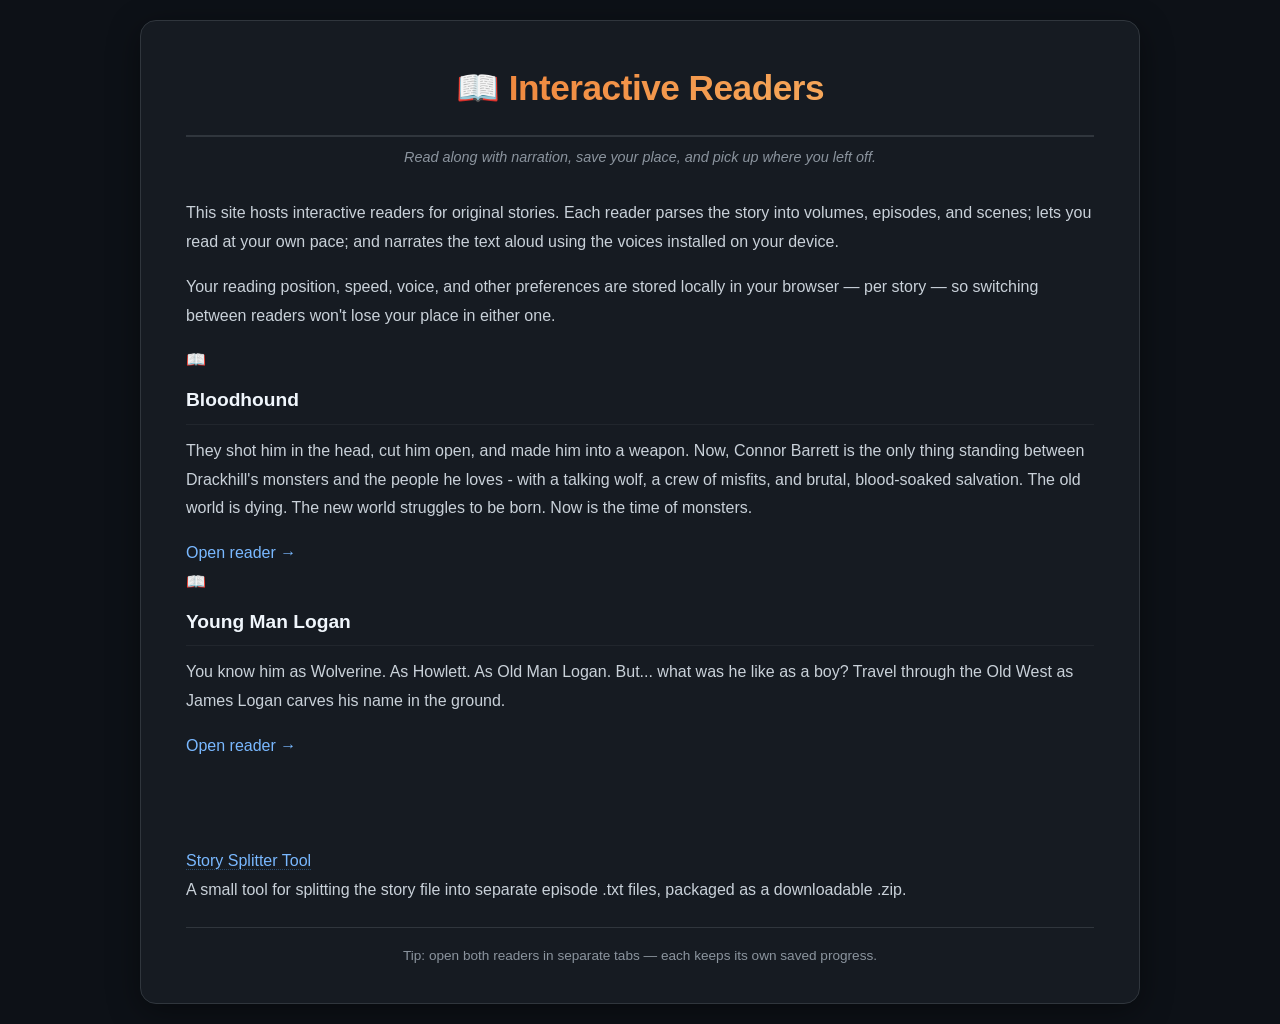
==== commit d79829b1: "Update Bloodhound Creation of a live and WIP branch; Live contains Codex and Vol 1, as these are now" ====
--- a/current/index.html
+++ b/current/index.html
@@ -27,20 +27,22 @@
         </div>
 
         <div class="story-cards">
-            <a class="story-card" target="_blank" rel="noopener noreferrer" href="Bloodhound/story.html">
+            <a class="story-card" rel="noopener noreferrer" href="Bloodhound/story.html">
                 <div class="story-card-icon" aria-hidden="true">📖</div>
                 <div class="story-card-body">
                     <h2 class="story-card-title">Bloodhound</h2>
                     <p class="story-card-desc">
                         They shot him in the head, cut him open, and made him into a weapon.
-                        Now, Connor Barrett is the only thing standing between Drackhill's monsters and the people he loves - with a talking wolf, a crew of misfits, and brutal violence.
-                        The old world is dying. The new world struggles to be born. And now is the time of monsters.
+                        Now, Connor Barrett is the only thing standing between Drackhill's monsters and the people he loves - with a talking wolf, a crew of misfits, and brutal, blood-soaked salvation.
+                        The old world is dying.
+                        The new world struggles to be born.
+                        Now is the time of monsters.
                     </p>
                     <span class="story-card-cta">Open reader →</span>
                 </div>
             </a>
 
-            <a class="story-card" target="_blank" rel="noopener noreferrer" href="YML/story.html">
+            <a class="story-card" rel="noopener noreferrer" href="YML/story.html">
                 <div class="story-card-icon" aria-hidden="true">📖</div>
                 <div class="story-card-body">
                     <h2 class="story-card-title">Young Man Logan</h2>
@@ -55,7 +57,7 @@
         </div>
         <br/><br/><br/>
         <div class="landing-footer-links">
-            <a target="_blank" rel="noopener noreferrer" href="misc/splitter.html">Story Splitter Tool</a>
+            <a rel="noopener noreferrer" href="misc/splitter.html">Story Splitter Tool</a>
                 <p class="story-card-desc">
                     A small tool for splitting the story file into separate episode .txt files, packaged as a downloadable .zip.
                 </p>
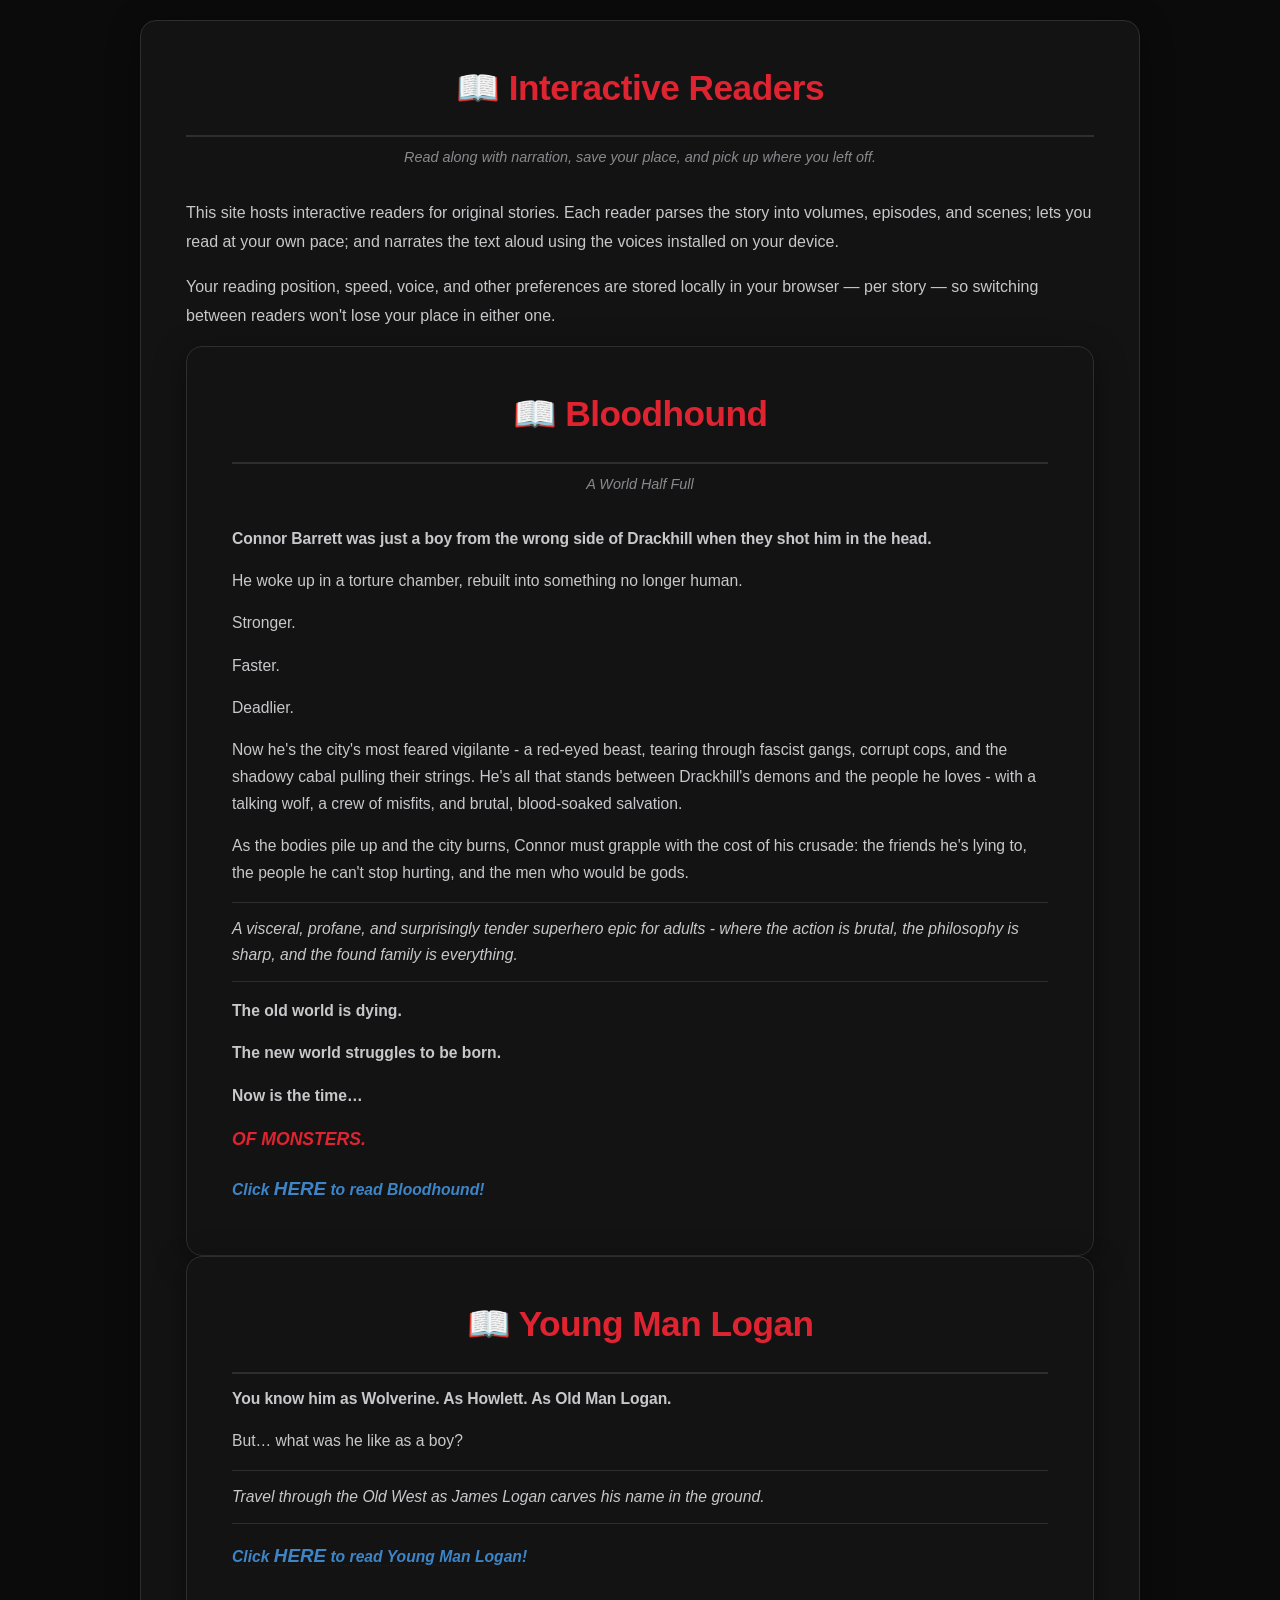
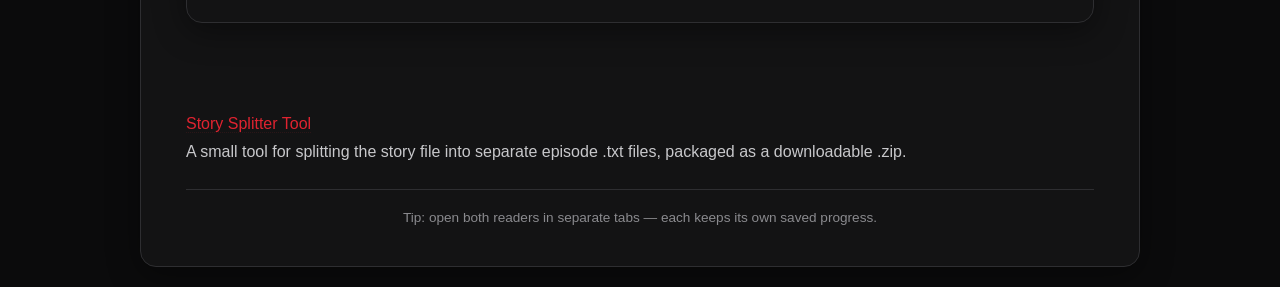
==== commit 46d6cce2: "update site Removed branching; added truncation mechanics in js. Also updated CSS to fit the more gr" ====
--- a/current/index.html
+++ b/current/index.html
@@ -27,40 +27,62 @@
         </div>
 
         <div class="story-cards">
-            <a class="story-card" rel="noopener noreferrer" href="Bloodhound/story.html">
-                <div class="story-card-icon" aria-hidden="true">📖</div>
-                <div class="story-card-body">
-                    <h2 class="story-card-title">Bloodhound</h2>
-                    <p class="story-card-desc">
-                        They shot him in the head, cut him open, and made him into a weapon.
-                        Now, Connor Barrett is the only thing standing between Drackhill's monsters and the people he loves - with a talking wolf, a crew of misfits, and brutal, blood-soaked salvation.
-                        The old world is dying.
-                        The new world struggles to be born.
-                        Now is the time of monsters.
-                    </p>
-                    <span class="story-card-cta">Open reader →</span>
+
+            <!-- ═══════════════ BLOODHOUND ═══════════════ -->
+            <div class="story-card">
+                <div class="container">
+                    <h1>📖 <span><a rel="noopener noreferrer" href="Bloodhound/story.html">Bloodhound</a></span></h1>
+                    <p class="subtitle">A World Half Full</p>
+
+                    <div class="blurb">
+                        <p class="blurb-lead">Connor Barrett was just a boy from the wrong side of Drackhill when they shot him in the head.</p>
+
+                        <p>He woke up in a torture chamber, rebuilt into something no longer human.</p>
+
+                        <p>Stronger.</p>
+                        <p>Faster.</p>
+                        <p>Deadlier.</p>
+
+                        <p>Now he's the city's most feared vigilante - a red-eyed beast, tearing through fascist gangs, corrupt cops, and the shadowy cabal pulling their strings. He's all that stands between Drackhill's demons and the people he loves - with a talking wolf, a crew of misfits, and brutal, blood-soaked salvation.</p>
+
+                        <p>As the bodies pile up and the city burns, Connor must grapple with the cost of his crusade: the friends he's lying to, the people he can't stop hurting, and the men who would be gods.</p>
+
+                        <p class="blurb-tagline">A visceral, profane, and surprisingly tender superhero epic for adults - where the action is brutal, the philosophy is sharp, and the found family is everything.</p>
+
+                        <p class="blurb-prepunch">The old world is dying.</p>
+                        <p class="blurb-prepunch">The new world struggles to be born.</p>
+                        <p class="blurb-prepunch">Now is the time&hellip;</p>
+                        <p class="blurb-punch">OF MONSTERS.</p>
+                        <p class="blurb-link"><span><a rel="noopener noreferrer" href="Bloodhound/story.html">Click <span style="font-size: 1.2em;">HERE</span> to read Bloodhound!</a></span></p>
+                    </div>
                 </div>
-            </a>
+            </div>
 
-            <a class="story-card" rel="noopener noreferrer" href="YML/story.html">
-                <div class="story-card-icon" aria-hidden="true">📖</div>
-                <div class="story-card-body">
-                    <h2 class="story-card-title">Young Man Logan</h2>
-                    <p class="story-card-desc">
-                        You know him as Wolverine. As Howlett. As Old Man Logan.
-                        But... what was he like as a boy?
-                        Travel through the Old West as James Logan carves his name in the ground.
-                    </p>
-                    <span class="story-card-cta">Open reader →</span>
+            <!-- ═══════════════ YOUNG MAN LOGAN ═══════════════ -->
+            <div class="story-card">
+                <div class="container">
+                    <h1>📖 <span><a rel="noopener noreferrer" href="YML/story.html">Young Man Logan</a></span></h1>
+
+                    <div class="blurb">
+                        <p class="blurb-lead">You know him as Wolverine. As Howlett. As Old Man Logan.</p>
+
+                        <p>But&hellip; what was he like as a boy?</p>
+
+                        <p class="blurb-tagline">Travel through the Old West as James Logan carves his name in the ground.</p>
+                        <p class="blurb-link"><span><a rel="noopener noreferrer" href="YML/story.html">Click <span style="font-size: 1.2em;">HERE</span> to read Young Man Logan!</a></span></p>
+                    </div>
                 </div>
-            </a>
+            </div>
+
         </div>
+
         <br/><br/><br/>
+
         <div class="landing-footer-links">
             <a rel="noopener noreferrer" href="misc/splitter.html">Story Splitter Tool</a>
-                <p class="story-card-desc">
-                    A small tool for splitting the story file into separate episode .txt files, packaged as a downloadable .zip.
-                </p>
+            <p class="story-card-desc">
+                A small tool for splitting the story file into separate episode .txt files, packaged as a downloadable .zip.
+            </p>
         </div>
 
         <div class="status">
--- a/current/webfiles/styles.css
+++ b/current/webfiles/styles.css
@@ -1,2267 +1,296 @@
 /* =========================================================
-   Consolidated CSS
+   Bloodhound Reader — Consolidated Stylesheet
    ========================================================= */
 
-
-/* ============================================================ */
-/* SOURCE: contentwarning.html (inline style) */
-/* ============================================================ */
-
-
-        * { box-sizing: border-box; margin: 0; padding: 0; }
-
-        body {
-            font-family: -apple-system, BlinkMacSystemFont, 'Segoe UI', Roboto, 'Helvetica Neue', Arial, sans-serif;
-            line-height: 1.8;
-            background-color: #0d1117;
-            color: #e6edf3;
-            padding: 20px;
-            min-height: 100vh;
-        }
-
-        .container {
-            max-width: 1000px;
-            width: 100%;
-            margin: 0 auto;
-            background-color: #161b22;
-            border-radius: 16px;
-            padding: 35px 45px;
-            box-shadow: 0 8px 32px rgba(0, 0, 0, 0.4);
-            border: 1px solid #30363d;
-        }
-
-        .back-link {
-            display: inline-flex;
-            align-items: center;
-            gap: 8px;
-            color: #79b8ff;
-            text-decoration: none;
-            font-size: 0.9rem;
-            font-weight: 500;
-            margin-bottom: 28px;
-            padding: 8px 14px;
-            border: 1px solid #2a4a6a;
-            border-radius: 8px;
-            background: #1c2a3a;
-            transition: background 0.2s, border-color 0.2s, color 0.2s;
-        }
-
-        .back-link:hover { background: #24405c; border-color: #58a6ff; color: #e6edf3; }
-
-        h1 {
-            font-size: 2.2rem;
-            font-weight: 600;
-            letter-spacing: -0.5px;
-            color: #f0f6fc;
-            border-bottom: 2px solid #30363d;
-            padding-bottom: 16px;
-            margin-bottom: 8px;
-            text-align: center;
-        }
-
-        h1 span {
-            background: linear-gradient(135deg, #f0883e, #f6a85b);
-            -webkit-background-clip: text;
-            -webkit-text-fill-color: transparent;
-            background-clip: text;
-        }
-
-        .subtitle {
-            color: #8b949e;
-            font-size: 0.9rem;
-            margin-bottom: 28px;
-            font-style: italic;
-            text-align: center;
-        }
-
-        h2 {
-            font-size: 1.25rem;
-            font-weight: 600;
-            color: #f0f6fc;
-            margin: 38px 0 12px 0;
-            padding-bottom: 6px;
-            border-bottom: 1px solid #21262d;
-        }
-
-        h2:first-of-type { margin-top: 8px; }
-
-        h3 {
-            font-size: 1rem;
-            font-weight: 600;
-            color: #f0f6fc;
-            margin: 22px 0 8px 0;
-        }
-
-        p { margin: 0 0 1em 0; color: #c9d1d9; }
-
-        ul, ol { margin: 0 0 1.2em 1.4em; color: #c9d1d9; }
-        li { margin-bottom: 0.5em; }
-
-        strong { color: #f0f6fc; font-weight: 600; }
-        em { color: #8b949e; }
-        a { color: #79b8ff; text-decoration: none; }
-        a:hover { text-decoration: underline; }
-
-        code {
-            font-family: 'JetBrains Mono', 'Fira Code', 'Consolas', monospace;
-            font-size: 0.88em;
-            background: #21262d;
-            color: #e6edf3;
-            padding: 1px 6px;
-            border-radius: 4px;
-        }
-
-        .callout {
-            background: #1c2128;
-            border-left: 3px solid #f0883e;
-            border-radius: 6px;
-            padding: 16px 20px;
-            margin: 1.2em 0 1.6em 0;
-            color: #c9d1d9;
-            font-size: 0.95rem;
-        }
-
-        .callout.danger {
-            border-left-color: #f85149;
-            background: #221518;
-        }
-
-        /* ── Category cards ── */
-        .category {
-            background: #0d1117;
-            border: 1px solid #30363d;
-            border-radius: 10px;
-            padding: 18px 22px;
-            margin-bottom: 14px;
-        }
-
-        .category-title {
-            font-size: 0.95rem;
-            font-weight: 600;
-            color: #f0883e;
-            margin-bottom: 6px;
-            display: flex;
-            align-items: center;
-            gap: 8px;
-        }
-
-        .category p { font-size: 0.94rem; margin-bottom: 0.6em; }
-        .category p:last-child { margin-bottom: 0; }
-
-        /* ── Support resources ── */
-        .resources {
-            display: grid;
-            grid-template-columns: 1fr 1fr;
-            gap: 12px;
-            margin: 1.2em 0;
-        }
-
-        .resource-card {
-            background: #0d1117;
-            border: 1px solid #2a4a6a;
-            border-radius: 10px;
-            padding: 14px 18px;
-        }
-
-        .resource-card .r-name {
-            font-size: 0.92rem;
-            font-weight: 600;
-            color: #79b8ff;
-            margin-bottom: 3px;
-        }
-
-        .resource-card .r-desc {
-            font-size: 0.82rem;
-            color: #8b949e;
-            margin-bottom: 6px;
-        }
-
-        .resource-card a {
-            font-size: 0.82rem;
-            font-weight: 500;
-        }
-
-        .resource-card .r-phone {
-            font-family: 'JetBrains Mono', 'Fira Code', 'Consolas', monospace;
-            font-size: 0.82rem;
-            color: #e6edf3;
-            display: inline-block;
-            margin-top: 2px;
-        }
-
-        /* ── Episode warning list ── */
-        .volume-block {
-            margin-bottom: 22px;
-        }
-
-        .volume-header {
-            font-size: 1.05rem;
-            font-weight: 600;
-            color: #f0f6fc;
-            padding: 10px 0 6px 0;
-            border-bottom: 1px solid #21262d;
-            margin-bottom: 10px;
-        }
-
-        .episode-warning {
-            background: #0d1117;
-            border: 1px solid #30363d;
-            border-radius: 8px;
-            padding: 12px 16px;
-            margin-bottom: 8px;
-        }
-
-        .episode-warning .ep-name {
-            font-size: 0.92rem;
-            font-weight: 600;
-            color: #e6edf3;
-            margin-bottom: 4px;
-        }
-
-        .episode-warning .ep-tags {
-            display: flex;
-            flex-wrap: wrap;
-            gap: 6px;
-        }
-
-        .tag {
-            font-size: 0.72rem;
-            font-weight: 600;
-            letter-spacing: 0.3px;
-            padding: 3px 9px;
-            border-radius: 20px;
-            background: #21262d;
-            color: #c9d1d9;
-            border: 1px solid #30363d;
-        }
-
-        .tag.severe {
-            background: #2a1416;
-            color: #f0a0a0;
-            border-color: #6e2a2a;
-        }
-
-        .tag.moderate {
-            background: #2a2114;
-            color: #f0c890;
-            border-color: #6e542a;
-        }
-
-        .tag.mild {
-            background: #142a1c;
-            color: #90e0a8;
-            border-color: #2a6e3c;
-        }
-
-        .tag.none {
-            background: #1c2128;
-            color: #6e7681;
-            border-color: #30363d;
-            font-style: italic;
-        }
-
-        /* ── Tag filter panel ── */
-        .tag-filter-panel {
-            margin: 24px 0 10px 0;
-            background: #0d1117;
-            border: 1px solid #30363d;
-            border-radius: 10px;
-            padding: 18px 22px;
-        }
-
-        .tag-filter-panel .filter-guide {
-            font-size: 0.88rem;
-            color: #8b949e;
-            margin-bottom: 14px;
-            line-height: 1.6;
-        }
-
-        .tag-filter-panel .filter-guide strong {
-            color: #c9d1d9;
-        }
-
-        .tag-filter-header {
-            display: flex;
-            align-items: center;
-            justify-content: space-between;
-            flex-wrap: wrap;
-            gap: 10px;
-            margin-bottom: 12px;
-            cursor: pointer;
-            user-select: none;
-        }
-
-        .tag-filter-header h3 {
-            margin: 0;
-            font-size: 1rem;
-            color: #f0f6fc;
-            display: flex;
-            align-items: center;
-            gap: 8px;
-        }
-
-        .tag-filter-header .chevron {
-            display: inline-block;
-            transition: transform 0.25s ease;
-            font-size: 0.8rem;
-            color: #8b949e;
-        }
-
-        .tag-filter-panel.collapsed .tag-filter-header .chevron {
-            transform: rotate(-90deg);
-        }
-
-        .tag-filter-body {
-            overflow: hidden;
-            max-height: 4000px;
-            transition: max-height 0.35s ease, opacity 0.3s ease;
-            opacity: 1;
-        }
-
-        .tag-filter-panel.collapsed .tag-filter-body {
-            max-height: 0;
-            opacity: 0;
-        }
-
-        .tag-search-input {
-            width: 100%;
-            padding: 9px 14px;
-            font-family: inherit;
-            font-size: 0.9rem;
-            background-color: #161b22;
-            color: #e6edf3;
-            border: 1px solid #30363d;
-            border-radius: 8px;
-            margin-bottom: 14px;
-            transition: border-color 0.2s, box-shadow 0.2s;
-        }
-
-        .tag-search-input:focus {
-            outline: none;
-            border-color: #58a6ff;
-            box-shadow: 0 0 0 3px rgba(88, 166, 255, 0.15);
-        }
-
-        .tag-search-input::placeholder {
-            color: #6e7681;
-        }
-
-        /* ── AND/OR toggle ── */
-        .match-mode-toggle {
-            display: flex;
-            align-items: center;
-            gap: 10px;
-            margin-bottom: 14px;
-            flex-wrap: wrap;
-        }
-
-        .match-mode-toggle .toggle-label {
-            font-size: 0.8rem;
-            font-weight: 600;
-            text-transform: uppercase;
-            letter-spacing: 0.8px;
-            color: #8b949e;
-        }
-
-        .match-mode-toggle .toggle-btn-group {
-            display: inline-flex;
-            border-radius: 8px;
-            overflow: hidden;
-            border: 1px solid #30363d;
-            background: #161b22;
-        }
-
-        .match-mode-toggle .toggle-btn {
-            font-family: inherit;
-            font-size: 0.8rem;
-            font-weight: 600;
-            letter-spacing: 0.5px;
-            padding: 6px 18px;
-            background: transparent;
-            color: #8b949e;
-            border: none;
-            cursor: pointer;
-            transition: background 0.2s, color 0.2s;
-        }
-
-        .match-mode-toggle .toggle-btn:hover {
-            background: #21262d;
-            color: #c9d1d9;
-        }
-
-        .match-mode-toggle .toggle-btn.active {
-            background: #1f3d2a;
-            color: #56d364;
-        }
-
-        .match-mode-toggle .toggle-btn.active.or-active {
-            background: #2a2114;
-            color: #f0c890;
-        }
-
-        .match-mode-toggle .toggle-hint {
-            font-size: 0.78rem;
-            color: #6e7681;
-            font-style: italic;
-        }
-
-        /* ── Selected filters bar ── */
-        .selected-filters-bar {
-            display: flex;
-            flex-wrap: wrap;
-            gap: 8px;
-            margin-bottom: 14px;
-            min-height: 0;
-        }
-
-        .selected-filters-bar:empty {
-            display: none;
-        }
-
-        .selected-filters-bar .active-filter-pill {
-            font-size: 0.74rem;
-            font-weight: 600;
-            padding: 4px 10px;
-            border-radius: 20px;
-            background: #1f3d2a;
-            border: 1px solid #3fb950;
-            color: #56d364;
-            display: inline-flex;
-            align-items: center;
-            gap: 6px;
-        }
-
-        .selected-filters-bar .active-filter-pill .remove-filter {
-            cursor: pointer;
-            font-weight: 700;
-            opacity: 0.7;
-            transition: opacity 0.15s;
-        }
-
-        .selected-filters-bar .active-filter-pill .remove-filter:hover {
-            opacity: 1;
-        }
-
-        /* ── Unselected tags submenu ── */
-        .unselected-tags-wrapper {
-            border-top: 1px solid #21262d;
-            margin-top: 10px;
-            padding-top: 10px;
-        }
-
-        .unselected-tags-header {
-            display: flex;
-            align-items: center;
-            gap: 8px;
-            cursor: pointer;
-            user-select: none;
-            font-size: 0.82rem;
-            font-weight: 600;
-            color: #8b949e;
-            padding: 4px 0;
-            transition: color 0.2s;
-        }
-
-        .unselected-tags-header:hover {
-            color: #c9d1d9;
-        }
-
-        .unselected-tags-header .unselected-chevron {
-            display: inline-block;
-            transition: transform 0.25s ease;
-            font-size: 0.7rem;
-        }
-
-        .unselected-tags-wrapper.collapsed .unselected-tags-header .unselected-chevron {
-            transform: rotate(-90deg);
-        }
-
-        .unselected-tags-body {
-            overflow: hidden;
-            max-height: 2000px;
-            transition: max-height 0.35s ease, opacity 0.3s ease;
-            opacity: 1;
-            margin-top: 8px;
-        }
-
-        .unselected-tags-wrapper.collapsed .unselected-tags-body {
-            max-height: 0;
-            opacity: 0;
-            margin-top: 0;
-        }
-
-        .unselected-tags-count {
-            font-weight: 400;
-            color: #6e7681;
-            font-size: 0.78rem;
-        }
-
-        .tag-cloud {
-            display: flex;
-            flex-wrap: wrap;
-            gap: 7px;
-        }
-
-        .tag-cloud .cloud-tag {
-            font-size: 0.74rem;
-            font-weight: 600;
-            letter-spacing: 0.3px;
-            padding: 5px 12px;
-            border-radius: 20px;
-            background: #21262d;
-            color: #c9d1d9;
-            border: 1px solid #30363d;
-            cursor: pointer;
-            transition: background 0.2s, border-color 0.2s, color 0.2s, transform 0.1s;
-        }
-
-        .tag-cloud .cloud-tag:hover {
-            background: #30363d;
-            border-color: #58a6ff;
-            color: #e6edf3;
-        }
-
-        .tag-cloud .cloud-tag.hidden-by-search {
-            display: none;
-        }
-
-        .no-matching-tags {
-            display: none;
-            font-size: 0.82rem;
-            color: #6e7681;
-            font-style: italic;
-            padding: 8px 0;
-        }
-
-        .no-matching-tags.visible {
-            display: block;
-        }
-
-        .clear-filters-btn {
-            font-size: 0.78rem;
-            font-weight: 600;
-            padding: 4px 12px;
-            border-radius: 20px;
-            background: #21262d;
-            border: 1px solid #30363d;
-            color: #c9d1d9;
-            cursor: pointer;
-            transition: background 0.2s, border-color 0.2s;
-        }
-
-        .clear-filters-btn:hover {
-            background: #30363d;
-            border-color: #f85149;
-            color: #f0a0a0;
-        }
-
-        .episode-warning.filtered-out {
-            display: none;
-        }
-
-        .volume-block.all-episodes-hidden {
-            display: none;
-        }
-
-        .no-results-message {
-            display: none;
-            padding: 24px;
-            text-align: center;
-            color: #8b949e;
-            font-style: italic;
-            font-size: 0.92rem;
-            background: #0d1117;
-            border: 1px dashed #30363d;
-            border-radius: 10px;
-            margin: 10px 0;
-        }
-
-        .no-results-message.visible {
-            display: block;
-        }
-
-        /* ── Contact form ── */
-        .contact-section {
-            margin-top: 48px;
-            padding-top: 28px;
-            border-top: 2px solid #30363d;
-        }
-
-        .contact-section h2 { border-bottom: none; margin-top: 0; padding-bottom: 0; }
-
-        .contact-intro { color: #8b949e; font-size: 0.92rem; margin-bottom: 22px; }
-
-        .form-grid { display: grid; grid-template-columns: 1fr 1fr; gap: 16px; }
-
-        .form-group { display: flex; flex-direction: column; gap: 6px; }
-        .form-group.full-width { grid-column: 1 / -1; }
-
-        label {
-            font-size: 0.75rem;
-            text-transform: uppercase;
-            letter-spacing: 1.1px;
-            font-weight: 600;
-            color: #8b949e;
-        }
-
-        input[type="text"],
-        input[type="email"],
-        select,
-        textarea {
-            width: 100%;
-            padding: 11px 14px;
-            font-family: inherit;
-            font-size: 0.95rem;
-            background-color: #0d1117;
-            color: #e6edf3;
-            border: 1px solid #30363d;
-            border-radius: 10px;
-            transition: border-color 0.2s, box-shadow 0.2s;
-        }
-
-        input:focus, select:focus, textarea:focus {
-            outline: none;
-            border-color: #58a6ff;
-            box-shadow: 0 0 0 3px rgba(88, 166, 255, 0.15);
-        }
-
-        textarea { resize: vertical; min-height: 130px; line-height: 1.6; }
-
-        select {
-            appearance: none;
-            -webkit-appearance: none;
-            background-image: url("data:image/svg+xml,%3Csvg xmlns='http://www.w3.org/2000/svg' width='12' height='12' viewBox='0 0 12 8'%3E%3Cpath d='M1 1l5 5 5-5' stroke='%238b949e' stroke-width='1.5' fill='none' stroke-linecap='round'/%3E%3C/svg%3E");
-            background-repeat: no-repeat;
-            background-position: right 14px center;
-            background-size: 12px;
-            cursor: pointer;
-        }
-
-        .form-actions {
-            display: flex;
-            flex-wrap: wrap;
-            gap: 12px;
-            margin-top: 6px;
-            grid-column: 1 / -1;
-        }
-
-        .form-actions button {
-            padding: 11px 24px;
-            font-family: inherit;
-            font-size: 0.92rem;
-            font-weight: 600;
-            border-radius: 10px;
-            cursor: pointer;
-            transition: background 0.2s, border-color 0.2s, transform 0.1s;
-            border: 1px solid transparent;
-        }
-
-        .form-actions button:active { transform: scale(0.97); }
-
-        .submit-btn { background: #238636; color: #fff; border-color: #2ea043; }
-        .submit-btn:hover { background: #2ea043; }
-
-        .copy-btn { background: #21262d; color: #c9d1d9; border-color: #30363d; }
-        .copy-btn:hover { background: #30363d; border-color: #58a6ff; color: #e6edf3; }
-
-        .form-note {
-            grid-column: 1 / -1;
-            font-size: 0.8rem;
-            color: #6e7681;
-            margin-top: 4px;
-            line-height: 1.5;
-        }
-
-        .toast {
-            grid-column: 1 / -1;
-            display: none;
-            padding: 10px 16px;
-            background: #1f3d2a;
-            border: 1px solid #3fb950;
-            color: #56d364;
-            border-radius: 8px;
-            font-size: 0.88rem;
-            font-weight: 500;
-            margin-top: 4px;
-        }
-
-        .toast.visible { display: block; }
-
-        @media (max-width: 700px) {
-            .container { padding: 26px 22px; border-radius: 12px; }
-            h1 { font-size: 1.6rem; }
-            .resources { grid-template-columns: 1fr; }
-            .form-grid { grid-template-columns: 1fr; }
-        }
-
-        @media (max-width: 480px) {
-            body { padding: 10px; }
-            .container { padding: 16px; }
-            h1 { font-size: 1.4rem; }
-        }
-
-
-/* ============================================================ */
-/* SOURCE: index.html (inline style) */
-/* ============================================================ */
-
-
-        * {
-            box-sizing: border-box;
-            margin: 0;
-            padding: 0;
-        }
-
-        body {
-            font-family: -apple-system, BlinkMacSystemFont, 'Segoe UI', Roboto, 'Helvetica Neue', Arial, sans-serif;
-            line-height: 1.8;
-            background-color: #0d1117;
-            color: #e6edf3;
-            padding: 20px;
-            min-height: 100vh;
-        }
-
-        .container {
-            max-width: 1000px;
-            width: 100%;
-            margin: 0 auto;
-            background-color: #161b22;
-            border-radius: 16px;
-            padding: 35px 45px;
-            box-shadow: 0 8px 32px rgba(0, 0, 0, 0.4);
-            border: 1px solid #30363d;
-        }
-
-        h1 {
-            font-size: 2.2rem;
-            font-weight: 600;
-            letter-spacing: -0.5px;
-            color: #f0f6fc;
-            border-bottom: 2px solid #30363d;
-            padding-bottom: 16px;
-            margin-bottom: 28px;
-            text-align: center;
-        }
-
-        h1 span {
-            background: linear-gradient(135deg, #f0883e, #f6a85b);
-            -webkit-background-clip: text;
-            -webkit-text-fill-color: transparent;
-            background-clip: text;
-        }
-
-        .nav-container {
-            display: flex;
-            flex-wrap: wrap;
-            gap: 14px;
-            margin-bottom: 30px;
-            padding: 16px 0;
-            border-bottom: 1px solid #30363d;
-        }
-
-        .nav-group {
-            flex: 1;
-            min-width: 160px;
-        }
-
-        .nav-group label {
-            display: block;
-            font-size: 0.7rem;
-            text-transform: uppercase;
-            letter-spacing: 1.2px;
-            font-weight: 600;
-            color: #8b949e;
-            margin-bottom: 5px;
-        }
-
-        .nav-group select {
-            width: 100%;
-            padding: 10px 14px;
-            font-size: 0.95rem;
-            font-family: inherit;
-            background-color: #0d1117;
-            color: #e6edf3;
-            border: 1px solid #30363d;
-            border-radius: 10px;
-            cursor: pointer;
-            transition: border-color 0.2s, box-shadow 0.2s;
-            appearance: none;
-            -webkit-appearance: none;
-            background-image: url("data:image/svg+xml,%3Csvg xmlns='http://www.w3.org/2000/svg' width='12' height='12' viewBox='0 0 12 8'%3E%3Cpath d='M1 1l5 5 5-5' stroke='%238b949e' stroke-width='1.5' fill='none' stroke-linecap='round'/%3E%3C/svg%3E");
-            background-repeat: no-repeat;
-            background-position: right 14px center;
-            background-size: 12px;
-        }
-
-        .nav-group select:hover { border-color: #58a6ff; }
-        .nav-group select:focus {
-            outline: none;
-            border-color: #58a6ff;
-            box-shadow: 0 0 0 3px rgba(88, 166, 255, 0.15);
-        }
-        .nav-group select:disabled {
-            opacity: 0.5;
-            cursor: not-allowed;
-            background-color: #0d1117;
-        }
-        .nav-group select::-webkit-scrollbar { width: 6px; }
-        .nav-group select::-webkit-scrollbar-track { background: #0d1117; border-radius: 4px; }
-        .nav-group select::-webkit-scrollbar-thumb { background: #30363d; border-radius: 4px; }
-        .nav-group select::-webkit-scrollbar-thumb:hover { background: #484f58; }
-
-        .tts-controls {
-            display: flex;
-            flex-wrap: wrap;
-            align-items: center;
-            gap: 10px;
-            margin-bottom: 14px;
-            padding: 10px 0 6px 0;
-            border-bottom: 1px solid #30363d;
-        }
-
-        .tts-controls button {
-            background-color: #21262d;
-            color: #e6edf3;
-            border: 1px solid #30363d;
-            border-radius: 8px;
-            padding: 8px 14px;
-            font-family: inherit;
-            font-size: 0.9rem;
-            font-weight: 500;
-            cursor: pointer;
-            transition: background-color 0.2s, border-color 0.2s;
-            display: inline-flex;
-            align-items: center;
-            gap: 6px;
-        }
-
-        .tts-controls button:hover:not(:disabled) {
-            background-color: #30363d;
-            border-color: #58a6ff;
-        }
-
-        .tts-controls button:disabled {
-            opacity: 0.45;
-            cursor: not-allowed;
-            border-color: #30363d;
-        }
-
-        .tts-controls button.autoplay-on {
-            background-color: #1f3d2a;
-            border-color: #3fb950;
-            color: #3fb950;
-        }
-
-        .tts-controls button.autoplay-on:hover:not(:disabled) {
-            background-color: #2a4d38;
-            border-color: #56d364;
-        }
-
-        .tts-controls button.help-active,
-        .tts-controls button.settings-active {
-            background-color: #2a2f4a;
-            border-color: #58a6ff;
-            color: #79b8ff;
-        }
-
-        .tts-controls .chunk-counter {
-            font-size: 0.75rem;
-            color: #8b949e;
-            font-family: 'JetBrains Mono', 'Fira Code', 'Consolas', monospace;
-            padding: 0 8px;
-            letter-spacing: 0.5px;
-            white-space: nowrap;
-        }
-
-        .tts-controls .speed-group {
-            display: inline-flex;
-            align-items: center;
-            gap: 8px;
-            padding: 0 4px;
-        }
-
-        .tts-controls .speed-group label {
-            font-size: 0.75rem;
-            text-transform: uppercase;
-            letter-spacing: 1px;
-            color: #8b949e;
-            white-space: nowrap;
-        }
-
-        .tts-controls .speed-group input[type="range"] {
-            -webkit-appearance: none;
-            appearance: none;
-            width: 100px;
-            height: 4px;
-            background: #30363d;
-            border-radius: 2px;
-            outline: none;
-            cursor: pointer;
-        }
-
-        .tts-controls .speed-group input[type="range"]::-webkit-slider-thumb {
-            -webkit-appearance: none;
-            appearance: none;
-            width: 14px;
-            height: 14px;
-            border-radius: 50%;
-            background: #58a6ff;
-            cursor: pointer;
-            border: 2px solid #0d1117;
-            transition: background 0.15s;
-        }
-
-        .tts-controls .speed-group input[type="range"]::-webkit-slider-thumb:hover {
-            background: #79b8ff;
-        }
-
-        .tts-controls .speed-group input[type="range"]::-moz-range-thumb {
-            width: 14px;
-            height: 14px;
-            border-radius: 50%;
-            background: #58a6ff;
-            cursor: pointer;
-            border: 2px solid #0d1117;
-        }
-
-        .tts-controls .speed-group input[type="range"]::-moz-range-track {
-            height: 4px;
-            background: #30363d;
-            border-radius: 2px;
-        }
-
-        .tts-controls .speed-readout {
-            font-size: 0.75rem;
-            color: #e6edf3;
-            font-family: 'JetBrains Mono', 'Fira Code', 'Consolas', monospace;
-            min-width: 38px;
-            text-align: center;
-            background: #0d1117;
-            border: 1px solid #30363d;
-            border-radius: 6px;
-            padding: 3px 6px;
-        }
-
-        .tts-controls .voice-label {
-            font-size: 0.75rem;
-            text-transform: uppercase;
-            letter-spacing: 1px;
-            color: #8b949e;
-            margin-left: auto;
-            margin-right: 4px;
-        }
-
-        .tts-controls select {
-            padding: 7px 12px;
-            font-size: 0.85rem;
-            font-family: inherit;
-            background-color: #0d1117;
-            color: #e6edf3;
-            border: 1px solid #30363d;
-            border-radius: 8px;
-            cursor: pointer;
-            appearance: none;
-            -webkit-appearance: none;
-            background-image: url("data:image/svg+xml,%3Csvg xmlns='http://www.w3.org/2000/svg' width='10' height='10' viewBox='0 0 12 8'%3E%3Cpath d='M1 1l5 5 5-5' stroke='%238b949e' stroke-width='1.5' fill='none' stroke-linecap='round'/%3E%3C/svg%3E");
-            background-repeat: no-repeat;
-            background-position: right 12px center;
-            background-size: 10px;
-            min-width: 160px;
-        }
-
-        .tts-controls select:focus { outline: none; border-color: #58a6ff; }
-
-        .chunk-panel {
-            background-color: #0d1117;
-            border: 1px solid #30363d;
-            border-radius: 10px;
-            padding: 12px 18px;
-            margin-bottom: 14px;
-            font-size: 0.85rem;
-            color: #8b949e;
-            line-height: 1.5;
-            min-height: 58px;
-        }
-
-        .chunk-panel.autoplay-waiting {
-            border-color: #f0883e;
-            box-shadow: 0 0 0 1px rgba(240, 136, 62, 0.25);
-        }
-
-        .chunk-panel .chunk-panel-label {
-            font-size: 0.65rem;
-            text-transform: uppercase;
-            letter-spacing: 1.2px;
-            font-weight: 600;
-            color: #6e7681;
-            margin-bottom: 4px;
-        }
-
-        .chunk-panel .chunk-panel-text {
-            color: #d1d9e0;
-            font-style: italic;
-        }
-
-        .chunk-panel .chunk-panel-text.is-pause {
-            color: #6e7681;
-            font-style: normal;
-            letter-spacing: 2px;
-        }
-
-        .chunk-panel .chunk-panel-text.is-autoplay-wait {
-            color: #f0883e;
-            font-style: normal;
-            font-weight: 500;
-        }
-
-        .chunk-panel .chunk-panel-text.is-empty {
-            color: #6e7681;
-            font-style: italic;
-        }
-
-        .chunk-panel .autoplay-timer {
-            display: flex;
-            align-items: center;
-            gap: 12px;
-            margin-top: 10px;
-            padding-top: 10px;
-            border-top: 1px solid #30363d;
-        }
-
-        .chunk-panel .autoplay-timer .timer-countdown {
-            font-family: 'JetBrains Mono', 'Fira Code', 'Consolas', monospace;
-            font-size: 1.1rem;
-            font-weight: 600;
-            color: #f0883e;
-            background: #1c2128;
-            padding: 2px 12px;
-            border-radius: 6px;
-            border: 1px solid #f0883e;
-            min-width: 60px;
-            text-align: center;
-            letter-spacing: 1px;
-        }
-
-        .chunk-panel .autoplay-timer .timer-label {
-            font-size: 0.7rem;
-            text-transform: uppercase;
-            letter-spacing: 1px;
-            color: #8b949e;
-        }
-
-        .chunk-panel .autoplay-timer .cancel-autoplay-btn {
-            margin-left: auto;
-            background: #da3633;
-            color: #fff;
-            border: none;
-            border-radius: 6px;
-            padding: 5px 14px;
-            font-family: inherit;
-            font-size: 0.75rem;
-            font-weight: 600;
-            cursor: pointer;
-            text-transform: uppercase;
-            letter-spacing: 0.5px;
-            transition: background 0.2s;
-        }
-
-        .chunk-panel .autoplay-timer .cancel-autoplay-btn:hover {
-            background: #f85149;
-        }
-
-        .scene-nav-row {
-            display: flex;
-            justify-content: space-between;
-            align-items: center;
-            gap: 16px;
-            margin-bottom: 16px;
-            padding-bottom: 12px;
-            border-bottom: 1px solid #30363d;
-        }
-
-        .scene-nav-row button {
-            flex: 1;
-            max-width: 220px;
-            padding: 10px 18px;
-            background-color: #1c2a3a;
-            color: #a0c8f0;
-            border: 1px solid #2a4a6a;
-            border-radius: 10px;
-            font-family: inherit;
-            font-size: 0.9rem;
-            font-weight: 500;
-            cursor: pointer;
-            transition: background-color 0.2s, border-color 0.2s, transform 0.1s;
-            display: inline-flex;
-            align-items: center;
-            justify-content: center;
-            gap: 8px;
-        }
-
-        .scene-nav-row button:hover:not(:disabled) {
-            background-color: #24405c;
-            border-color: #58a6ff;
-            color: #e6edf3;
-        }
-
-        .scene-nav-row button:active:not(:disabled) {
-            transform: scale(0.97);
-        }
-
-        .scene-nav-row button:disabled {
-            opacity: 0.35;
-            cursor: not-allowed;
-            border-color: #30363d;
-        }
-
-        .scene-nav-row .nav-spacer {
-            flex: 1;
-            text-align: center;
-            font-size: 0.75rem;
-            color: #6e7681;
-            font-family: 'JetBrains Mono', 'Fira Code', 'Consolas', monospace;
-            white-space: nowrap;
-            overflow: hidden;
-            text-overflow: ellipsis;
-        }
-
-        .reader-source-controls {
-            display: flex;
-            justify-content: center;
-            flex-wrap: wrap;
-            gap: 12px;
-            margin-top: 22px;
-            padding-top: 18px;
-            border-top: 1px solid #30363d;
-        }
-
-        .reader-source-controls button {
-            flex: 1;
-            max-width: 280px;
-            padding: 10px 18px;
-            background-color: #21262d;
-            color: #e6edf3;
-            border: 1px solid #30363d;
-            border-radius: 10px;
-            font-family: inherit;
-            font-size: 0.9rem;
-            font-weight: 500;
-            cursor: pointer;
-            transition: background-color 0.2s, border-color 0.2s, transform 0.1s;
-        }
-
-        .reader-source-controls button:hover {
-            background-color: #30363d;
-            border-color: #58a6ff;
-        }
-
-        .reader-source-controls button:active {
-            transform: scale(0.97);
-        }
-
-        .reader-source-controls .upload-source-btn {
-            border-color: #2ea043;
-            color: #56d364;
-        }
-
-        .reader-source-controls .upload-source-btn:hover {
-            background-color: #1f3d2a;
-            border-color: #3fb950;
-        }
-
-        .reader-source-controls .server-source-btn {
-            border-color: #2a4a6a;
-            color: #79b8ff;
-        }
-
-        .reader-source-controls .server-source-btn:hover {
-            background-color: #1c2a3a;
-            border-color: #58a6ff;
-        }
-
-        .reader-source-controls .clear-story-btn {
-            border-color: #6e2a2a;
-            color: #f0a0a0;
-        }
-
-        .reader-source-controls .clear-story-btn:hover {
-            background-color: #3a1c1c;
-            border-color: #f85149;
-            color: #ffb3b3;
-        }
-
-        .content-area {
-            padding: 8px 0 4px 0;
-            min-height: 320px;
-        }
-
-        .scene-title {
-            font-size: 1.8rem;
-            font-weight: 500;
-            margin-bottom: 20px;
-            color: #f0f6fc;
-            border-left: 4px solid #f0883e;
-            padding-left: 20px;
-            letter-spacing: -0.3px;
-        }
-
-        .scene-content {
-            font-size: 1.25rem;
-            word-wrap: break-word;
-            max-height: 75vh;
-            overflow-y: auto;
-            padding-right: 8px;
-            color: #d1d9e0;
-            line-height: 1.2;
-            white-space: normal;
-        }
-
-        .scene-content p { margin: 0 0 1.25em 0; }
-        .scene-content p:last-child { margin-bottom: 0; }
-
-        .scene-content .chunk-span {
-            transition: background-color 0.12s ease, box-shadow 0.12s ease;
-            border-radius: 3px;
-            padding: 1px 0;
-        }
-
-        .scene-content.narration-active .chunk-span {
-            cursor: pointer;
-        }
-
-        .scene-content.narration-active .chunk-span:hover {
-            background-color: rgba(88, 166, 255, 0.20);
-            box-shadow: 0 0 0 2px rgba(88, 166, 255, 0.20);
-        }
-
-        .scene-content .chunk-span.is-current {
-            background-color: rgba(240, 136, 62, 0.22);
-            box-shadow: 0 0 0 2px rgba(240, 136, 62, 0.22);
-        }
-
-        .scene-content .chunk-span.chunk-pause {
-            display: inline-block;
-            height: 0.9em;
-            min-width: 0.9em;
-            color: transparent;
-            user-select: none;
-        }
-
-        /* Divider headings inserted into parsed content */
-        .parsed-divider {
-            font-family: 'JetBrains Mono', 'Fira Code', 'Consolas', monospace;
-            font-size: 0.78rem;
-            text-transform: uppercase;
-            letter-spacing: 2px;
-            color: #f0883e;
-            margin: 1.6em 0 0.8em 0;
-            padding: 6px 0 4px 0;
-            border-bottom: 1px dashed #30363d;
-            font-weight: 600;
-        }
-        .parsed-divider:first-child {
-            margin-top: 0.4em;
-        }
-        .parsed-divider .pd-scope {
-            color: #8b949e;
-            font-weight: 400;
-            letter-spacing: 1px;
-            margin-right: 6px;
-        }
-
-        .help-panel {
-            color: #d1d9e0;
-            font-size: 1rem;
-            line-height: 1.55;
-        }
-
-        .help-panel h3 {
-            color: #f0f6fc;
-            font-size: 1.15rem;
-            font-weight: 600;
-            margin: 1.4em 0 0.5em 0;
-            padding-bottom: 4px;
-            border-bottom: 1px solid #30363d;
-            letter-spacing: -0.2px;
-        }
-
-        .help-panel h3:first-child { margin-top: 0; }
-
-        .help-panel p {
-            margin: 0 0 0.9em 0;
-            color: #c9d1d9;
-        }
-
-        .help-panel ul {
-            margin: 0 0 1em 1.2em;
-            padding: 0;
-        }
-
-        .help-panel li {
-            margin-bottom: 0.45em;
-            color: #c9d1d9;
-        }
-
-        .help-panel strong {
-            color: #f0f6fc;
-            font-weight: 600;
-        }
-
-        .help-panel em {
-            color: #8b949e;
-            font-style: italic;
-        }
-
-        .help-panel code {
-            font-family: 'JetBrains Mono', 'Fira Code', 'Consolas', monospace;
-            font-size: 0.85em;
-            background: #21262d;
-            color: #e6edf3;
-            padding: 1px 6px;
-            border-radius: 4px;
-        }
-
-        .help-panel .help-hint {
-            display: block;
-            margin-top: 1.5em;
-            padding: 12px 16px;
-            background: #1c2128;
-            border-left: 3px solid #f0883e;
-            border-radius: 6px;
-            color: #8b949e;
-            font-size: 0.9rem;
-            font-style: italic;
-        }
-
-        /* ── Settings panel ── */
-        .settings-panel {
-            color: #d1d9e0;
-            font-size: 0.98rem;
-            line-height: 1.6;
-        }
-
-        .settings-panel h3 {
-            color: #f0f6fc;
-            font-size: 1.12rem;
-            font-weight: 600;
-            margin: 1.4em 0 0.5em 0;
-            padding-bottom: 4px;
-            border-bottom: 1px solid #30363d;
-            letter-spacing: -0.2px;
-        }
-
-        .settings-panel h3:first-child { margin-top: 0; }
-
-        .settings-panel p {
-            margin: 0 0 0.85em 0;
-            color: #c9d1d9;
-        }
-
-        .settings-row {
-            display: flex;
-            align-items: center;
-            justify-content: space-between;
-            gap: 16px;
-            padding: 10px 14px;
-            margin-bottom: 6px;
-            background: #0d1117;
-            border: 1px solid #30363d;
-            border-radius: 8px;
-            flex-wrap: wrap;
-        }
-
-        .settings-row .settings-row-label {
-            font-weight: 600;
-            color: #f0f6fc;
-            flex: 1 1 260px;
-            font-size: 0.92rem;
-        }
-
-        .settings-row .settings-row-hint {
-            display: block;
-            font-weight: 400;
-            font-size: 0.8rem;
-            color: #8b949e;
-            margin-top: 2px;
-            line-height: 1.4;
-        }
-
-        .settings-row .settings-row-control {
-            display: inline-flex;
-            align-items: center;
-            gap: 10px;
-            flex-shrink: 0;
-        }
-
-        .settings-row select,
-        .settings-row input[type="text"] {
-            padding: 6px 10px;
-            font-size: 0.85rem;
-            min-width: 160px;
-            background-color: #161b22;
-            color: #e6edf3;
-            border: 1px solid #30363d;
-            border-radius: 8px;
-            font-family: inherit;
-        }
-
-        .settings-row select:focus,
-        .settings-row input[type="text"]:focus {
-            outline: none;
-            border-color: #58a6ff;
-        }
-
-        .settings-row input[type="range"] {
-            -webkit-appearance: none;
-            appearance: none;
-            width: 140px;
-            height: 4px;
-            background: #30363d;
-            border-radius: 2px;
-            outline: none;
-            cursor: pointer;
-        }
-        .settings-row input[type="range"]::-webkit-slider-thumb {
-            -webkit-appearance: none;
-            width: 14px;
-            height: 14px;
-            border-radius: 50%;
-            background: #58a6ff;
-            cursor: pointer;
-            border: 2px solid #0d1117;
-        }
-        .settings-row input[type="range"]::-moz-range-thumb {
-            width: 14px;
-            height: 14px;
-            border-radius: 50%;
-            background: #58a6ff;
-            cursor: pointer;
-            border: 2px solid #0d1117;
-        }
-        .settings-row input[type="range"]::-moz-range-track {
-            height: 4px; background: #30363d; border-radius: 2px;
-        }
-
-        .settings-row .settings-value {
-            font-family: 'JetBrains Mono', 'Fira Code', 'Consolas', monospace;
-            font-size: 0.78rem;
-            color: #e6edf3;
-            background: #161b22;
-            border: 1px solid #30363d;
-            border-radius: 6px;
-            padding: 3px 6px;
-            min-width: 42px;
-            text-align: center;
-        }
-
-        .settings-row.settings-row-disabled {
-            opacity: 0.55;
-        }
-
-        .settings-toggle {
-            display: inline-flex;
-            align-items: center;
-            gap: 8px;
-            cursor: pointer;
-            user-select: none;
-            font-size: 0.8rem;
-            font-weight: 600;
-            letter-spacing: 0.4px;
-            text-transform: uppercase;
-            color: #8b949e;
-            transition: color 0.2s;
-        }
-
-        .settings-toggle:hover { color: #c9d1d9; }
-
-        .settings-toggle input[type="checkbox"] {
-            appearance: none;
-            -webkit-appearance: none;
-            width: 36px;
-            height: 20px;
-            border: 1px solid #30363d;
-            border-radius: 20px;
-            background: #0d1117;
-            cursor: pointer;
-            position: relative;
-            transition: background-color 0.15s, border-color 0.15s;
-            flex-shrink: 0;
-        }
-
-        .settings-toggle input[type="checkbox"]::after {
-            content: '';
-            position: absolute;
-            top: 2px;
-            left: 2px;
-            width: 14px;
-            height: 14px;
-            border-radius: 50%;
-            background: #6e7681;
-            transition: transform 0.15s, background 0.15s;
-        }
-
-        .settings-toggle input[type="checkbox"]:checked {
-            background-color: #1f3d2a;
-            border-color: #3fb950;
-        }
-
-        .settings-toggle input[type="checkbox"]:checked::after {
-            background: #56d364;
-            transform: translateX(16px);
-        }
-
-        .settings-toggle input[type="checkbox"]:focus-visible {
-            outline: 2px solid #58a6ff;
-            outline-offset: 2px;
-        }
-
-        .settings-section-subheader {
-            margin: 1.6em 0 0.4em 0;
-            font-size: 0.75rem;
-            text-transform: uppercase;
-            letter-spacing: 1.4px;
-            font-weight: 600;
-            color: #8b949e;
-        }
-
-        .settings-note {
-            padding: 10px 14px;
-            margin: 8px 0 14px 0;
-            background: #1c2128;
-            border-left: 3px solid #58a6ff;
-            border-radius: 6px;
-            color: #8b949e;
-            font-size: 0.85rem;
-            line-height: 1.5;
-        }
-
-        .settings-panel .settings-hint {
-            display: block;
-            margin-top: 1.5em;
-            padding: 12px 16px;
-            background: #1c2128;
-            border-left: 3px solid #f0883e;
-            border-radius: 6px;
-            color: #8b949e;
-            font-size: 0.9rem;
-            font-style: italic;
-        }
-
-        .message {
-            font-size: 1.1rem;
-            color: #8b949e;
-            font-style: italic;
-            padding: 50px 0;
-            text-align: center;
-        }
-
-        .error {
-            color: #f85149;
-            padding: 20px;
-            background-color: rgba(248, 81, 73, 0.08);
-            border-radius: 10px;
-            border-left: 4px solid #f85149;
-        }
-
-        .error code {
-            background-color: rgba(248, 81, 73, 0.12);
-            padding: 2px 8px;
-            border-radius: 4px;
-            font-size: 0.9rem;
-        }
-
-        .reader-session-controls {
-            display: flex;
-            flex-wrap: wrap;
-            justify-content: center;
-            gap: 10px;
-            margin: 14px 0 4px 0;
-        }
-        .reader-session-controls button {
-            padding: 8px 14px; background: #21262d; color: #c9d1d9;
-            border: 1px solid #30363d; border-radius: 8px; font-family: inherit;
-            font-size: 0.82rem; font-weight: 500; cursor: pointer;
-            transition: background-color 0.2s, border-color 0.2s, color 0.2s;
-        }
-        .reader-session-controls button:hover { background: #30363d; border-color: #58a6ff; color: #e6edf3; }
-        .reader-session-controls button.active { background: #2a2f4a; border-color: #58a6ff; color: #79b8ff; }
-        .resume-banner { display: none; margin: 0 0 14px 0; padding: 10px 14px; background: #1c2128; border: 1px solid #3b434d; border-radius: 8px; color: #c9d1d9; font-size: 0.85rem; text-align: center; }
-        .resume-banner.visible { display: block; }
-        .resume-banner strong { color: #f0f6fc; }
-        body.focus-mode { padding: 0; background: #0d1117; }
-        body.focus-mode .container { max-width: 1100px; min-height: 100vh; border-radius: 0; border-left: none; border-right: none; box-shadow: none; padding: 24px 5vw; }
-        body.focus-mode h1, body.focus-mode .nav-container, body.focus-mode .reader-source-controls, body.focus-mode .reader-session-controls, body.focus-mode .status, body.focus-mode .debug-toggle, body.focus-mode .debug-info { display: none; }
-        body.focus-mode .scene-content { max-height: calc(100vh - 260px); }
-
-        .status {
-            font-size: 0.85rem;
-            color: #8b949e;
-            text-align: center;
-            margin-top: 22px;
-            padding-top: 16px;
-            border-top: 1px solid #30363d;
-            font-family: inherit;
-        }
-
-        .status.error { color: #f85149; }
-
-        .debug-toggle {
-            margin-top: 16px;
-            padding: 8px 18px;
-            cursor: pointer;
-            background-color: #21262d;
-            color: #8b949e;
-            border: 1px solid #30363d;
-            border-radius: 8px;
-            font-family: inherit;
-            font-size: 0.8rem;
-            transition: all 0.2s;
-        }
-
-        .debug-toggle:hover {
-            background-color: #30363d;
-            color: #e6edf3;
-            border-color: #484f58;
-        }
-
-        .debug-info {
-            margin-top: 16px;
-            padding: 16px 18px;
-            background-color: #0d1117;
-            border-radius: 10px;
-            border: 1px solid #30363d;
-            font-family: 'JetBrains Mono', 'Fira Code', 'Consolas', monospace;
-            font-size: 0.78rem;
-            max-height: 320px;
-            overflow-y: auto;
-            display: none;
-            white-space: pre-wrap;
-            color: #8b949e;
-            line-height: 1.6;
-        }
-
-        .debug-info.visible { display: block; }
-        .debug-info::-webkit-scrollbar { width: 6px; }
-        .debug-info::-webkit-scrollbar-track { background: transparent; }
-        .debug-info::-webkit-scrollbar-thumb { background: #30363d; border-radius: 4px; }
-
-        .file-load-area {
-            display: none;
-            margin-bottom: 20px;
-            padding: 20px;
-            background: #0d1117;
-            border-radius: 10px;
-            border: 2px dashed #30363d;
-            text-align: center;
-        }
-
-        .file-load-area.visible { display: block; }
-        .file-load-area input[type="file"] { display: none; }
-
-        .file-load-area .file-btn {
-            display: inline-block;
-            padding: 12px 28px;
-            background: #238636;
-            color: white;
-            border: none;
-            border-radius: 8px;
-            cursor: pointer;
-            font-size: 1rem;
-            font-family: inherit;
-            transition: background 0.2s;
-        }
-
-        .file-load-area .file-btn:hover { background: #2ea043; }
-
-        .file-load-area .file-label {
-            display: block;
-            color: #8b949e;
-            font-size: 0.9rem;
-            margin-top: 8px;
-        }
-
-        @media (max-width: 900px) {
-            .tts-controls .voice-label { margin-left: 0; }
-        }
-
-        @media (max-width: 700px) {
-            .container { padding: 20px; border-radius: 12px; }
-            h1 { font-size: 1.8rem; }
-            .nav-container { flex-direction: column; gap: 10px; }
-            .nav-group { min-width: 100%; }
-            .scene-title { font-size: 1.4rem; padding-left: 14px; }
-            .scene-content { font-size: 1.0rem; max-height: 60vh; line-height: 1.0; }
-            .nav-group select { font-size: 0.9rem; padding: 9px 12px; }
-            .tts-controls { gap: 6px; }
-            .tts-controls button { padding: 7px 10px; font-size: 0.8rem; }
-            .tts-controls select { min-width: 120px; font-size: 0.8rem; }
-            .tts-controls .voice-label { margin-left: 0; }
-            .tts-controls .speed-group input[type="range"] { width: 70px; }
-            .scene-nav-row button { font-size: 0.8rem; padding: 10px 12px; }
-            .scene-nav-row .nav-spacer { font-size: 0.65rem; }
-            .reader-session-controls { gap: 6px; }
-            .reader-session-controls button { font-size: 0.75rem; padding: 8px 10px; }
-            .reader-source-controls { gap: 8px; }
-            .reader-source-controls button { font-size: 0.8rem; padding: 10px 12px; }
-            .settings-row { flex-direction: column; align-items: flex-start; }
-            .settings-row .settings-row-control { width: 100%; }
-            .settings-row select, .settings-row input[type="text"] { width: 100%; }
-        }
-
-        @media (max-width: 480px) {
-            body { padding: 10px; }
-            .container { padding: 16px; }
-            h1 { font-size: 1.4rem; }
-            .scene-title { font-size: 1.2rem; }
-            .scene-content { font-size: 0.92rem; line-height: 1.0; }
-            .scene-nav-row { flex-direction: column; gap: 8px; }
-            .scene-nav-row button { max-width: 100%; width: 100%; }
-            .scene-nav-row .nav-spacer { order: -1; }
-        }
-
-        .loading-dots::after {
-            content: '';
-            animation: dots 1.5s steps(4, end) infinite;
-        }
-
-        @keyframes dots {
-            0% { content: ''; }
-            25% { content: '.'; }
-            50% { content: '..'; }
-            75% { content: '...'; }
-            100% { content: ''; }
-        }
-
-        /* ===== LINK STYLES ===== */
-        a, a:link, a:visited, a:hover, a:active, a:focus {
-            color: #79b8ff;
-            text-decoration: none;
-            border-bottom: 1px dotted #2a4a6a;
-            transition: border-color 0.2s, color 0.2s;
-            cursor: pointer;
-        }
-
-        a:hover {
-            color: #a0c8f0;
-            border-bottom-color: #58a6ff;
-            text-decoration: none;
-        }
-
-        a:focus-visible {
-            outline: 2px solid #58a6ff;
-            outline-offset: 2px;
-        }
-
-        a:visited {
-            color: #79b8ff;
-        }
-
-        .help-panel a {
-            color: #79b8ff;
-            border-bottom: 1px dotted #2a4a6a;
-        }
-        .help-panel a:hover {
-            color: #a0c8f0;
-            border-bottom-color: #58a6ff;
-        }
-        .help-panel a:visited {
-            color: #79b8ff;
-        }
-
-        /* ===== WAKE LOCK INDICATOR ===== */
-        .wake-lock-indicator {
-            display: none;
-            font-size: 0.7rem;
-            text-transform: uppercase;
-            letter-spacing: 0.8px;
-            color: #3fb950;
-            background: #1f3d2a;
-            border: 1px solid #2ea043;
-            border-radius: 6px;
-            padding: 3px 10px;
-            white-space: nowrap;
-        }
-        .wake-lock-indicator.visible { display: inline-flex; align-items: center; gap: 4px; }
-
-
-/* ============================================================ */
-/* SOURCE: legal.html (inline style) */
-/* ============================================================ */
-
-
-        * { box-sizing: border-box; margin: 0; padding: 0; }
-
-        body {
-            font-family: -apple-system, BlinkMacSystemFont, 'Segoe UI', Roboto, 'Helvetica Neue', Arial, sans-serif;
-            line-height: 1.8;
-            background-color: #0d1117;
-            color: #e6edf3;
-            padding: 20px;
-            min-height: 100vh;
-        }
-
-        .container {
-            max-width: 1000px;
-            width: 100%;
-            margin: 0 auto;
-            background-color: #161b22;
-            border-radius: 16px;
-            padding: 35px 45px;
-            box-shadow: 0 8px 32px rgba(0, 0, 0, 0.4);
-            border: 1px solid #30363d;
-        }
-
-        .back-link {
-            display: inline-flex;
-            align-items: center;
-            gap: 8px;
-            color: #79b8ff;
-            text-decoration: none;
-            font-size: 0.9rem;
-            font-weight: 500;
-            margin-bottom: 28px;
-            padding: 8px 14px;
-            border: 1px solid #2a4a6a;
-            border-radius: 8px;
-            background: #1c2a3a;
-            transition: background 0.2s, border-color 0.2s, color 0.2s;
-        }
-
-        .back-link:hover {
-            background: #24405c;
-            border-color: #58a6ff;
-            color: #e6edf3;
-        }
-
-        h1 {
-            font-size: 2.2rem;
-            font-weight: 600;
-            letter-spacing: -0.5px;
-            color: #f0f6fc;
-            border-bottom: 2px solid #30363d;
-            padding-bottom: 16px;
-            margin-bottom: 8px;
-            text-align: center;
-        }
-
-        h1 span {
-            background: linear-gradient(135deg, #f0883e, #f6a85b);
-            -webkit-background-clip: text;
-            -webkit-text-fill-color: transparent;
-            background-clip: text;
-        }
-
-        .subtitle {
-            color: #8b949e;
-            font-size: 0.9rem;
-            margin-bottom: 32px;
-            font-style: italic;
-            text-align: center;
-        }
-
-        h2 {
-            font-size: 1.2rem;
-            font-weight: 600;
-            color: #f0f6fc;
-            margin: 34px 0 12px 0;
-            padding-bottom: 6px;
-            border-bottom: 1px solid #21262d;
-        }
-
-        h2:first-of-type { margin-top: 8px; }
-
-        p {
-            margin: 0 0 1em 0;
-            color: #c9d1d9;
-        }
-
-        ul, ol {
-            margin: 0 0 1.2em 1.4em;
-            color: #c9d1d9;
-        }
-
-        li { margin-bottom: 0.5em; }
-
-        strong { color: #f0f6fc; font-weight: 600; }
-
-        em { color: #8b949e; }
-
-        a { color: #79b8ff; text-decoration: none; }
-        a:hover { text-decoration: underline; }
-
-        code {
-            font-family: 'JetBrains Mono', 'Fira Code', 'Consolas', monospace;
-            font-size: 0.88em;
-            background: #21262d;
-            color: #e6edf3;
-            padding: 1px 6px;
-            border-radius: 4px;
-        }
-
-        .callout {
-            background: #1c2128;
-            border-left: 3px solid #f0883e;
-            border-radius: 6px;
-            padding: 14px 18px;
-            margin: 1.2em 0;
-            color: #c9d1d9;
-            font-size: 0.95rem;
-        }
-
-        /* ── Contact form ── */
-        .contact-section {
-            margin-top: 44px;
-            padding-top: 28px;
-            border-top: 2px solid #30363d;
-        }
-
-        .contact-section h2 {
-            border-bottom: none;
-            margin-top: 0;
-            padding-bottom: 0;
-        }
-
-        .contact-intro {
-            color: #8b949e;
-            font-size: 0.92rem;
-            margin-bottom: 22px;
-        }
-
-        .form-grid {
-            display: grid;
-            grid-template-columns: 1fr 1fr;
-            gap: 16px;
-        }
-
-        .form-group {
-            display: flex;
-            flex-direction: column;
-            gap: 6px;
-        }
-
-        .form-group.full-width {
-            grid-column: 1 / -1;
-        }
-
-        label {
-            font-size: 0.75rem;
-            text-transform: uppercase;
-            letter-spacing: 1.1px;
-            font-weight: 600;
-            color: #8b949e;
-        }
-
-        input[type="text"],
-        input[type="email"],
-        select,
-        textarea {
-            width: 100%;
-            padding: 11px 14px;
-            font-family: inherit;
-            font-size: 0.95rem;
-            background-color: #0d1117;
-            color: #e6edf3;
-            border: 1px solid #30363d;
-            border-radius: 10px;
-            transition: border-color 0.2s, box-shadow 0.2s;
-        }
-
-        input:focus,
-        select:focus,
-        textarea:focus {
-            outline: none;
-            border-color: #58a6ff;
-            box-shadow: 0 0 0 3px rgba(88, 166, 255, 0.15);
-        }
-
-        textarea {
-            resize: vertical;
-            min-height: 130px;
-            line-height: 1.6;
-        }
-
-        select {
-            appearance: none;
-            -webkit-appearance: none;
-            background-image: url("data:image/svg+xml,%3Csvg xmlns='http://www.w3.org/2000/svg' width='12' height='12' viewBox='0 0 12 8'%3E%3Cpath d='M1 1l5 5 5-5' stroke='%238b949e' stroke-width='1.5' fill='none' stroke-linecap='round'/%3E%3C/svg%3E");
-            background-repeat: no-repeat;
-            background-position: right 14px center;
-            background-size: 12px;
-            cursor: pointer;
-        }
-
-        .form-actions {
-            display: flex;
-            flex-wrap: wrap;
-            gap: 12px;
-            margin-top: 6px;
-            grid-column: 1 / -1;
-        }
-
-        .form-actions button {
-            padding: 11px 24px;
-            font-family: inherit;
-            font-size: 0.92rem;
-            font-weight: 600;
-            border-radius: 10px;
-            cursor: pointer;
-            transition: background 0.2s, border-color 0.2s, transform 0.1s;
-            border: 1px solid transparent;
-        }
-
-        .form-actions button:active { transform: scale(0.97); }
-
-        .submit-btn {
-            background: #238636;
-            color: #fff;
-            border-color: #2ea043;
-        }
-
-        .submit-btn:hover { background: #2ea043; }
-
-        .copy-btn {
-            background: #21262d;
-            color: #c9d1d9;
-            border-color: #30363d;
-        }
-
-        .copy-btn:hover { background: #30363d; border-color: #58a6ff; color: #e6edf3; }
-
-        .form-note {
-            grid-column: 1 / -1;
-            font-size: 0.8rem;
-            color: #6e7681;
-            margin-top: 4px;
-            line-height: 1.5;
-        }
-
-        .form-note code { font-size: 0.78rem; }
-
-        .toast {
-            grid-column: 1 / -1;
-            display: none;
-            padding: 10px 16px;
-            background: #1f3d2a;
-            border: 1px solid #3fb950;
-            color: #56d364;
-            border-radius: 8px;
-            font-size: 0.88rem;
-            font-weight: 500;
-            margin-top: 4px;
-        }
-
-        .toast.visible { display: block; }
-
-        @media (max-width: 700px) {
-            .container { padding: 26px 22px; border-radius: 12px; }
-            h1 { font-size: 1.6rem; }
-            .form-grid { grid-template-columns: 1fr; }
-        }
-
-        @media (max-width: 480px) {
-            body { padding: 10px; }
-            .container { padding: 16px; }
-            h1 { font-size: 1.4rem; }
-        }
-
-
-/* ============================================================ */
-/* SOURCE: splitter.html (inline style) */
-/* ============================================================ */
-
-
-    * { box-sizing: border-box; margin: 0; padding: 0; }
-
-    body {
-        font-family: -apple-system, BlinkMacSystemFont, 'Segoe UI', Roboto, 'Helvetica Neue', Arial, sans-serif;
-        line-height: 1.8;
-        background-color: #0d1117;
-        color: #e6edf3;
-        padding: 20px;
-        min-height: 100vh;
-    }
-
-    .container {
-        max-width: 1000px;
-        width: 100%;
-        margin: 0 auto;
-        background-color: #161b22;
-        border-radius: 16px;
-        padding: 35px 45px;
-        box-shadow: 0 8px 32px rgba(0, 0, 0, 0.4);
-        border: 1px solid #30363d;
-    }
-
-    .back-link {
-        display: inline-flex;
-        align-items: center;
-        gap: 8px;
-        color: #79b8ff;
-        text-decoration: none;
-        font-size: 0.9rem;
-        font-weight: 500;
-        margin-bottom: 28px;
-        padding: 8px 14px;
-        border: 1px solid #2a4a6a;
-        border-radius: 8px;
-        background: #1c2a3a;
-        transition: background 0.2s, border-color 0.2s, color 0.2s;
-    }
-
-    .back-link:hover {
-        background: #24405c;
-        border-color: #58a6ff;
-        color: #e6edf3;
-    }
-
-    h1 {
-        font-size: 2.2rem;
-        font-weight: 600;
-        letter-spacing: -0.5px;
-        color: #f0f6fc;
-        border-bottom: 2px solid #30363d;
-        padding-bottom: 16px;
-        margin-bottom: 8px;
-        text-align: center;
-    }
-
-    h1 span {
-        background: linear-gradient(135deg, #f0883e, #f6a85b);
-        -webkit-background-clip: text;
-        -webkit-text-fill-color: transparent;
-        background-clip: text;
-    }
-
-    .subtitle {
-        color: #8b949e;
-        font-size: 0.9rem;
-        margin-bottom: 28px;
-        font-style: italic;
-        text-align: center;
-    }
-
-    p { margin-bottom: 1em; color: #c9d1d9; }
-
-    .drop-zone {
-        border: 2px dashed #30363d;
-        border-radius: 12px;
-        padding: 40px 20px;
-        text-align: center;
-        background: #0d1117;
-        cursor: pointer;
-        transition: border-color 0.2s, background 0.2s;
-        margin-bottom: 20px;
-    }
-
-    .drop-zone:hover, .drop-zone.dragover {
-        border-color: #58a6ff;
-        background: #1c2a3a;
-    }
-
-    .drop-zone.has-file {
-        border-style: solid;
-        border-color: #2ea043;
-        background: #1f3d2a;
-        padding: 20px;
-    }
-
-    .drop-zone .dz-icon {
-        font-size: 2.5rem;
-        margin-bottom: 8px;
-        display: block;
-    }
-
-    .drop-zone .dz-label {
-        font-weight: 600;
-        color: #f0f6fc;
-        margin-bottom: 4px;
-    }
-
-    .drop-zone .dz-hint {
-        font-size: 0.82rem;
-        color: #8b949e;
-    }
-
-    .file-info {
-        font-size: 0.85rem;
-        color: #56d364;
-        font-family: 'JetBrains Mono', 'Consolas', monospace;
-    }
-
-    input[type="file"] { display: none; }
-
-    button {
-        padding: 14px 24px;
-        font-family: inherit;
-        font-size: 1rem;
-        font-weight: 600;
-        border-radius: 10px;
-        cursor: pointer;
-        border: 1px solid #2ea043;
-        background: #238636;
-        color: #fff;
-        transition: background 0.2s, transform 0.1s;
-    }
-
-    button:hover:not(:disabled) { background: #2ea043; }
-    button:active:not(:disabled) { transform: scale(0.98); }
-    button:disabled { background: #21262d; border-color: #30363d; color: #6e7681; cursor: not-allowed; }
-
-    .log {
-        background: #0d1117;
-        border: 1px solid #30363d;
-        border-radius: 10px;
-        padding: 16px 20px;
-        margin-top: 20px;
-        font-family: 'JetBrains Mono', 'Consolas', monospace;
-        font-size: 0.82rem;
-        color: #c9d1d9;
-        max-height: 320px;
-        overflow-y: auto;
-        white-space: pre-wrap;
-        line-height: 1.5;
-    }
-
-    .log .ok { color: #56d364; }
-    .log .warn { color: #f0c890; }
-    .log .err { color: #f0a0a0; }
-    .log .header { color: #79b8ff; font-weight: 600; }
-
-    .note {
-        background: #1c2128;
-        border-left: 3px solid #f0883e;
-        border-radius: 6px;
-        padding: 14px 18px;
-        margin-top: 24px;
-        font-size: 0.88rem;
-        color: #c9d1d9;
-    }
-
-    .note code {
-        font-family: 'JetBrains Mono', 'Fira Code', 'Consolas', monospace;
-        font-size: 0.88em;
-        background: #21262d;
-        color: #e6edf3;
-        padding: 1px 6px;
-        border-radius: 4px;
-    }
-
-    @media (max-width: 700px) {
-        .container { padding: 20px; border-radius: 12px; }
-        h1 { font-size: 1.6rem; }
-    }
-
-    @media (max-width: 480px) {
-        body { padding: 10px; }
-        .container { padding: 16px; }
-        h1 { font-size: 1.4rem; }
-    }
-/* ============================================================ */
-/* ADDITIONS: collapsible volumes, NOT mode, no-results message  */
-/* ============================================================ */
-
-/* ── Collapsible volume blocks ── */
+/* ---------- Design tokens ---------- */
+:root {
+    /* Red family — brighter, more saturated */
+    --bh-highlight:        #e02330;  /* main accent, was #c81e2b */
+    --bh-highlight-bright: #f23643;  /* hover / emphasis, was #b8322c */
+    --bh-highlight-dark:   #b81a25;  /* pressed / dim, was #c96a2a */
+    --bh-red-soft:         #2a1618;  /* red-tinted surface for pills/tags */
+    --bh-red-border:       #5c1f24;  /* red-tinted border */
+
+    /* Neutral dark-grey base — true grey, no blue cast */
+    --bg-base:   #0b0b0c;   /* page */
+    --bg-panel:  #131314;   /* main container */
+    --bg-inset:  #0b0b0c;   /* cards / inputs (same as base) */
+    --bg-raised: #1e1e20;   /* buttons, tags, chips */
+    --bg-sunken: #171718;   /* callouts, panels within panels */
+
+    /* Text — neutral, slightly warm-white at the top */
+    --text-primary: #f2f2f3;
+    --text-body:    #c8c8cb;
+    --text-reader:  #d4d4d7;
+    --text-muted:   #8a8a8e;
+    --text-faint:   #5f5f63;
+
+    /* Borders — neutral grey, no blue */
+    --border:        #2e2e31;
+    --border-subtle: #1e1e20;
+    --border-focus:  #f23643;  /* focus ring = red, was blue */
+
+    /* Accents — red replaces blue; keep a muted amber for warnings,
+       a desaturated green ONLY for success/positive states */
+    --accent-red:         #f23643;
+    --accent-red-dim:     #e02330;
+    --accent-red-soft:    #2a1618;
+    --accent-amber:       #d9a441;  /* replaces moderate/warning colour */
+    --accent-amber-dim:   #b8862f;
+    --accent-green:       #3fb950;  /* success only — kept, but rarely used */
+    --accent-green-bright:#56d364;
+
+    --font-body: -apple-system, BlinkMacSystemFont, 'Segoe UI', Roboto, 'Helvetica Neue', Arial, sans-serif;
+    --font-mono: 'JetBrains Mono', 'Fira Code', 'Consolas', monospace;
+}
+/* ---------- Reset & base ---------- */
+* { box-sizing: border-box; margin: 0; padding: 0; }
+
+body {
+    font-family: var(--font-body);
+    line-height: 1.8;
+    background-color: var(--bg-base);
+    color: #e6edf3;
+    padding: 20px;
+    min-height: 100vh;
+}
+
+.container {
+    max-width: 1000px;
+    width: 100%;
+    margin: 0 auto;
+    background-color: var(--bg-panel);
+    border-radius: 16px;
+    padding: 35px 45px;
+    box-shadow: 0 8px 32px rgba(0, 0, 0, 0.4);
+    border: 1px solid var(--border);
+}
+
+/* ---------- Typography ---------- */
+h1 {
+    font-size: 2.2rem;
+    font-weight: 600;
+    letter-spacing: -0.5px;
+    color: var(--text-primary);
+    border-bottom: 2px solid var(--border);
+    padding-bottom: 16px;
+    margin-bottom: 8px;
+    text-align: center;
+}
+
+h1 span {
+    background: var(--bh-highlight);
+    -webkit-background-clip: text;
+    -webkit-text-fill-color: transparent;
+    background-clip: text;
+}
+
+h2 {
+    font-size: 1.25rem;
+    font-weight: 600;
+    color: var(--text-primary);
+    margin: 38px 0 12px 0;
+    padding-bottom: 6px;
+    border-bottom: 1px solid var(--border-subtle);
+}
+h2:first-of-type { margin-top: 8px; }
+
+h3 {
+    font-size: 1rem;
+    font-weight: 600;
+    color: var(--text-primary);
+    margin: 22px 0 8px 0;
+}
+
+p { margin: 0 0 1em 0; color: var(--text-body); }
+
+ul, ol { margin: 0 0 1.2em 1.4em; color: var(--text-body); }
+li { margin-bottom: 0.5em; }
+
+strong { color: var(--text-primary); font-weight: 600; }
+em { color: var(--text-muted); }
+
+code {
+    font-family: var(--font-mono);
+    font-size: 0.88em;
+    background: var(--bg-raised);
+    color: #e6edf3;
+    padding: 1px 6px;
+    border-radius: 4px;
+}
+
+/* ---------- Links ---------- */
+a, a:link, a:visited, a:hover, a:active, a:focus {
+    color: var(--accent-red-dim);
+    text-decoration: none;
+    border-bottom: 1px dotted var(--accent-red-soft);
+    transition: border-color 0.2s, color 0.2s;
+    cursor: pointer;
+}
+a:hover {
+    color: var(--text-primary);
+    border-bottom-color: var(--accent-red);
+    text-decoration: none;
+}
+a:focus-visible {
+    outline: 2px solid var(--accent-red);
+    outline-offset: 2px;
+}
+
+/* ---------- Back link ---------- */
+.back-link,
+.back-link:link,
+.back-link:visited {
+    flex: 1;
+    max-width: 220px;
+    padding: 10px 18px;
+    background-color: var(--bg-raised);
+    color: var(--text-primary);
+    border: 1px solid var(--border);
+    border-radius: 10px;
+    font-family: inherit;
+    font-size: 0.9rem;
+    font-weight: 500;
+    cursor: pointer;
+    transition: background-color 0.2s, border-color 0.2s, transform 0.1s;
+    display: inline-flex;
+    align-items: center;
+    justify-content: center;
+    gap: 8px;
+}
+
+.back-link:hover:not(:disabled),
+.back-link:focus-visible {
+    background-color: var(--bh-red-soft);
+    border-color: var(--bh-highlight);
+    color: var(--text-primary);
+}
+
+.back-link:active:not(:disabled) {
+    background-color: var(--bh-highlight-dark);
+    border-color: var(--bh-highlight-dark);
+    color: var(--text-primary);
+    transform: scale(0.97);
+}
+
+.back-link:disabled {
+    opacity: 0.35;
+    background-color: var(--bg-raised);
+    border-color: var(--border);
+    color: var(--text-faint);
+}
+
+.subtitle {
+    color: var(--text-muted);
+    font-size: 0.9rem;
+    margin-bottom: 28px;
+    font-style: italic;
+    text-align: center;
+}
+
+/* ---------- Callouts / notes ---------- */
+.callout {
+    background: var(--bg-sunken);
+    border-left: 3px solid var(--bh-highlight);
+    border-radius: 6px;
+    padding: 16px 20px;
+    margin: 1.2em 0 1.6em 0;
+    color: var(--text-body);
+    font-size: 0.95rem;
+}
+.callout.danger {
+    border-left-color: var(--accent-red);
+    background: #221518;
+}
+
+.note {
+    background: var(--bg-sunken);
+    border-left: 3px solid var(--bh-highlight);
+    border-radius: 6px;
+    padding: 14px 18px;
+    margin-top: 24px;
+    font-size: 0.88rem;
+    color: var(--text-body);
+}
+.note code {
+    font-family: var(--font-mono);
+    font-size: 0.88em;
+    background: var(--bg-raised);
+    color: #e6edf3;
+    padding: 1px 6px;
+    border-radius: 4px;
+}
+
+/* ============================================================
+   CONTENT WARNING PAGE
+   ============================================================ */
+
+/* ---------- Category cards ---------- */
+.category {
+    background: var(--bg-inset);
+    border: 1px solid var(--border);
+    border-radius: 10px;
+    padding: 18px 22px;
+    margin-bottom: 14px;
+}
+.category-title {
+    font-size: 0.95rem;
+    font-weight: 600;
+    color: var(--bh-highlight);
+    margin-bottom: 6px;
+    display: flex;
+    align-items: center;
+    gap: 8px;
+}
+.category p { font-size: 0.94rem; margin-bottom: 0.6em; }
+.category p:last-child { margin-bottom: 0; }
+
+/* ---------- Support resources ---------- */
+.resources {
+    display: grid;
+    grid-template-columns: 1fr 1fr;
+    gap: 12px;
+    margin: 1.2em 0;
+}
+.resource-card {
+    background: var(--bg-inset);
+    border: 1px solid var(--accent-red-soft);
+    border-radius: 10px;
+    padding: 14px 18px;
+}
+.resource-card .r-name {
+    font-size: 0.92rem;
+    font-weight: 600;
+    color: var(--accent-red-dim);
+    margin-bottom: 3px;
+}
+.resource-card .r-desc {
+    font-size: 0.82rem;
+    color: var(--text-muted);
+    margin-bottom: 6px;
+}
+.resource-card a {
+    font-size: 0.82rem;
+    font-weight: 500;
+}
+.resource-card .r-phone {
+    font-family: var(--font-mono);
+    font-size: 0.82rem;
+    color: #e6edf3;
+    display: inline-block;
+    margin-top: 2px;
+}
+
+/* ---------- Volume blocks (collapsible) ---------- */
+.volume-block { margin-bottom: 22px; }
+
 .volume-header {
+    font-size: 1.05rem;
+    font-weight: 600;
+    color: var(--text-primary);
+    padding: 10px 0 6px 0;
+    border-bottom: 1px solid var(--border-subtle);
+    margin-bottom: 10px;
     cursor: pointer;
     user-select: none;
     display: flex;
@@ -2270,31 +299,181 @@
     gap: 0.5rem;
     transition: color 0.2s;
 }
-.volume-header:hover {
-    color: #79b8ff;
-}
+.volume-header:hover { color: var(--accent-red-dim); }
+
 .volume-header .volume-chevron {
     display: inline-block;
     transition: transform 0.25s ease;
     font-size: 0.75rem;
-    color: #8b949e;
+    color: var(--text-muted);
     flex-shrink: 0;
 }
-.volume-header:hover .volume-chevron {
-    color: #79b8ff;
-}
-.volume-block.collapsed .volume-chevron {
-    transform: rotate(-90deg);
-}
-.volume-block.collapsed .episode-warning {
-    display: none;
-}
+.volume-header:hover .volume-chevron { color: var(--accent-red-dim); }
+
+.volume-block.collapsed .volume-chevron { transform: rotate(-90deg); }
+.volume-block.collapsed .episode-warning { display: none; }
 .volume-block.collapsed .volume-header {
     margin-bottom: 0;
     border-bottom-color: transparent;
 }
 
-/* ── NOT mode active state (red, distinct from OR's orange) ── */
+/* ---------- Episode warnings ---------- */
+.episode-warning {
+    background: var(--bg-inset);
+    border: 1px solid var(--border);
+    border-radius: 8px;
+    padding: 12px 16px;
+    margin-bottom: 8px;
+}
+.episode-warning.filtered-out { display: none; }
+.volume-block.all-episodes-hidden { display: none; }
+
+.episode-warning .ep-name {
+    font-size: 0.92rem;
+    font-weight: 600;
+    color: #e6edf3;
+    margin-bottom: 4px;
+}
+.episode-warning .ep-tags {
+    display: flex;
+    flex-wrap: wrap;
+    gap: 6px;
+}
+
+/* ---------- Tags ---------- */
+.tag {
+    font-size: 0.72rem;
+    font-weight: 600;
+    letter-spacing: 0.3px;
+    padding: 3px 9px;
+    border-radius: 20px;
+    background: var(--bg-raised);
+    color: var(--text-body);
+    border: 1px solid var(--border);
+}
+.tag.severe { background: #2a1416; color: #f0a0a0; border-color: #6e2a2a; }
+.tag.moderate { background: #2a2114; color: #f0c890; border-color: #6e542a; }
+.tag.mild { background: #142a1c; color: #90e0a8; border-color: #2a6e3c; }
+.tag.none { background: var(--bg-sunken); color: var(--text-faint); border-color: var(--border); font-style: italic; }
+
+/* ---------- Tag filter panel ---------- */
+.tag-filter-panel {
+    margin: 24px 0 10px 0;
+    background: var(--bg-inset);
+    border: 1px solid var(--border);
+    border-radius: 10px;
+    padding: 18px 22px;
+}
+.tag-filter-panel .filter-guide {
+    font-size: 0.88rem;
+    color: var(--text-muted);
+    margin-bottom: 14px;
+    line-height: 1.6;
+}
+.tag-filter-panel .filter-guide strong { color: var(--text-body); }
+
+.tag-filter-header {
+    display: flex;
+    align-items: center;
+    justify-content: space-between;
+    flex-wrap: wrap;
+    gap: 10px;
+    margin-bottom: 12px;
+    cursor: pointer;
+    user-select: none;
+}
+.tag-filter-header h3 {
+    margin: 0;
+    font-size: 1rem;
+    color: var(--text-primary);
+    display: flex;
+    align-items: center;
+    gap: 8px;
+}
+.tag-filter-header .chevron {
+    display: inline-block;
+    transition: transform 0.25s ease;
+    font-size: 0.8rem;
+    color: var(--text-muted);
+}
+.tag-filter-panel.collapsed .tag-filter-header .chevron { transform: rotate(-90deg); }
+
+.tag-filter-body {
+    overflow: hidden;
+    max-height: 4000px;
+    transition: max-height 0.35s ease, opacity 0.3s ease;
+    opacity: 1;
+}
+.tag-filter-panel.collapsed .tag-filter-body {
+    max-height: 0;
+    opacity: 0;
+}
+
+.tag-search-input {
+    width: 100%;
+    padding: 9px 14px;
+    font-family: inherit;
+    font-size: 0.9rem;
+    background-color: var(--bg-panel);
+    color: #e6edf3;
+    border: 1px solid var(--border);
+    border-radius: 8px;
+    margin-bottom: 14px;
+    transition: border-color 0.2s, box-shadow 0.2s;
+}
+.tag-search-input:focus {
+    outline: none;
+    border-color: var(--accent-red);
+    box-shadow: 0 0 0 3px rgba(88, 166, 255, 0.15);
+}
+.tag-search-input::placeholder { color: var(--text-faint); }
+
+/* ---------- AND/OR/NOT toggle ---------- */
+.match-mode-toggle {
+    display: flex;
+    align-items: center;
+    gap: 10px;
+    margin-bottom: 14px;
+    flex-wrap: wrap;
+}
+.match-mode-toggle .toggle-label {
+    font-size: 0.8rem;
+    font-weight: 600;
+    text-transform: uppercase;
+    letter-spacing: 0.8px;
+    color: var(--text-muted);
+}
+.match-mode-toggle .toggle-btn-group {
+    display: inline-flex;
+    border-radius: 8px;
+    overflow: hidden;
+    border: 1px solid var(--border);
+    background: var(--bg-panel);
+}
+.match-mode-toggle .toggle-btn {
+    font-family: inherit;
+    font-size: 0.8rem;
+    font-weight: 600;
+    letter-spacing: 0.5px;
+    padding: 6px 18px;
+    background: transparent;
+    color: var(--text-muted);
+    border: none;
+    cursor: pointer;
+    transition: background 0.2s, color 0.2s;
+}
+.match-mode-toggle .toggle-btn:hover {
+    background: var(--bg-raised);
+    color: var(--text-body);
+}
+.match-mode-toggle .toggle-btn.active {
+    background: #1f3d2a;
+    color: var(--accent-green-bright);
+}
+.match-mode-toggle .toggle-btn.active.or-active {
+    background: #2a2114;
+    color: #f0c890;
+}
 .match-mode-toggle .toggle-btn.active.not-active {
     background: #3a1c1c;
     color: #f0a0a0;
@@ -2303,28 +482,153 @@
     background: #4a2222;
     color: #ffb3b3;
 }
-
-/* ── no-results message (class already used by JS; ensure styling) ── */
+.match-mode-toggle .toggle-hint {
+    font-size: 0.78rem;
+    color: var(--text-faint);
+    font-style: italic;
+}
+
+/* ---------- Selected filters bar ---------- */
+.selected-filters-bar {
+    display: flex;
+    flex-wrap: wrap;
+    gap: 8px;
+    margin-bottom: 14px;
+    min-height: 0;
+}
+.selected-filters-bar:empty { display: none; }
+
+.selected-filters-bar .active-filter-pill {
+    font-size: 0.74rem;
+    font-weight: 600;
+    padding: 4px 10px;
+    border-radius: 20px;
+    background: #1f3d2a;
+    border: 1px solid var(--accent-green);
+    color: var(--accent-green-bright);
+    display: inline-flex;
+    align-items: center;
+    gap: 6px;
+}
+.selected-filters-bar .active-filter-pill .remove-filter {
+    cursor: pointer;
+    font-weight: 700;
+    opacity: 0.7;
+    transition: opacity 0.15s;
+}
+.selected-filters-bar .active-filter-pill .remove-filter:hover { opacity: 1; }
+
+/* ---------- Unselected tag submenu ---------- */
+.unselected-tags-wrapper {
+    border-top: 1px solid var(--border-subtle);
+    margin-top: 10px;
+    padding-top: 10px;
+}
+.unselected-tags-header {
+    display: flex;
+    align-items: center;
+    gap: 8px;
+    cursor: pointer;
+    user-select: none;
+    font-size: 0.82rem;
+    font-weight: 600;
+    color: var(--text-muted);
+    padding: 4px 0;
+    transition: color 0.2s;
+}
+.unselected-tags-header:hover { color: var(--text-body); }
+.unselected-tags-header .unselected-chevron {
+    display: inline-block;
+    transition: transform 0.25s ease;
+    font-size: 0.7rem;
+}
+.unselected-tags-wrapper.collapsed .unselected-tags-header .unselected-chevron {
+    transform: rotate(-90deg);
+}
+.unselected-tags-body {
+    overflow: hidden;
+    max-height: 2000px;
+    transition: max-height 0.35s ease, opacity 0.3s ease;
+    opacity: 1;
+    margin-top: 8px;
+}
+.unselected-tags-wrapper.collapsed .unselected-tags-body {
+    max-height: 0;
+    opacity: 0;
+    margin-top: 0;
+}
+.unselected-tags-count {
+    font-weight: 400;
+    color: var(--text-faint);
+    font-size: 0.78rem;
+}
+
+.tag-cloud {
+    display: flex;
+    flex-wrap: wrap;
+    gap: 7px;
+}
+.tag-cloud .cloud-tag {
+    font-size: 0.74rem;
+    font-weight: 600;
+    letter-spacing: 0.3px;
+    padding: 5px 12px;
+    border-radius: 20px;
+    background: var(--bg-raised);
+    color: var(--text-body);
+    border: 1px solid var(--border);
+    cursor: pointer;
+    transition: background 0.2s, border-color 0.2s, color 0.2s, transform 0.1s;
+}
+.tag-cloud .cloud-tag:hover {
+    background: var(--border);
+    border-color: var(--accent-red);
+    color: #e6edf3;
+}
+.tag-cloud .cloud-tag.hidden-by-search { display: none; }
+
+.no-matching-tags {
+    display: none;
+    font-size: 0.82rem;
+    color: var(--text-faint);
+    font-style: italic;
+    padding: 8px 0;
+}
+.no-matching-tags.visible { display: block; }
+
+.clear-filters-btn {
+    font-size: 0.78rem;
+    font-weight: 600;
+    padding: 4px 12px;
+    border-radius: 20px;
+    background: var(--bg-raised);
+    border: 1px solid var(--border);
+    color: var(--text-body);
+    cursor: pointer;
+    transition: background 0.2s, border-color 0.2s;
+}
+.clear-filters-btn:hover {
+    background: var(--border);
+    border-color: var(--accent-red);
+    color: #f0a0a0;
+}
+
+/* ---------- No-results message ---------- */
 .no-results-message {
     display: none;
     padding: 24px;
     text-align: center;
-    color: #8b949e;
+    color: var(--text-muted);
     font-style: italic;
     font-size: 0.92rem;
-    background: #0d1117;
-    border: 1px dashed #30363d;
+    background: var(--bg-inset);
+    border: 1px dashed var(--border);
     border-radius: 10px;
     margin: 10px 0;
 }
-.no-results-message.visible {
-    display: block;
-}
-
-/* ============================================================ */
-/* ADDITIONS: Whole Episode toggle                              */
-/* ============================================================ */
-
+.no-results-message.visible { display: block; }
+
+/* ---------- Whole episode toggle ---------- */
 .whole-episode-toggle {
     display: inline-flex;
     align-items: center;
@@ -2334,39 +638,30 @@
     font-weight: 600;
     letter-spacing: 0.4px;
     text-transform: uppercase;
-    color: #8b949e;
+    color: var(--text-muted);
     cursor: pointer;
     user-select: none;
     transition: color 0.2s;
 }
-
-.whole-episode-toggle:hover {
-    color: #c9d1d9;
-}
-
+.whole-episode-toggle:hover { color: var(--text-body); }
 .whole-episode-toggle input[type="checkbox"] {
     appearance: none;
     -webkit-appearance: none;
     width: 16px;
     height: 16px;
-    border: 1px solid #30363d;
+    border: 1px solid var(--border);
     border-radius: 4px;
-    background: #0d1117;
+    background: var(--bg-inset);
     cursor: pointer;
     position: relative;
     transition: background-color 0.15s, border-color 0.15s;
     flex-shrink: 0;
 }
-
-.whole-episode-toggle input[type="checkbox"]:hover {
-    border-color: #58a6ff;
-}
-
+.whole-episode-toggle input[type="checkbox"]:hover { border-color: var(--accent-red); }
 .whole-episode-toggle input[type="checkbox"]:checked {
-    background-color: #f0883e;
-    border-color: #f0883e;
-}
-
+    background-color: var(--bh-highlight);
+    border-color: var(--bh-highlight);
+}
 .whole-episode-toggle input[type="checkbox"]:checked::after {
     content: '';
     position: absolute;
@@ -2374,19 +669,1136 @@
     top: 1px;
     width: 4px;
     height: 8px;
-    border: solid #0d1117;
+    border: solid var(--bg-inset);
     border-width: 0 2px 2px 0;
     transform: rotate(45deg);
 }
-
 .whole-episode-toggle input[type="checkbox"]:focus-visible {
-    outline: 2px solid #58a6ff;
+    outline: 2px solid var(--accent-red);
     outline-offset: 2px;
 }
 
-/* ============================================================ */
-/* LANDING PAGE — Continue-reading banner                       */
-/* ============================================================ */
+/* ============================================================
+   FORMS (shared by content warning, legal, contact)
+   ============================================================ */
+
+.contact-section {
+    margin-top: 48px;
+    padding-top: 28px;
+    border-top: 2px solid var(--border);
+}
+.contact-section h2 {
+    border-bottom: none;
+    margin-top: 0;
+    padding-bottom: 0;
+}
+.contact-intro {
+    color: var(--text-muted);
+    font-size: 0.92rem;
+    margin-bottom: 22px;
+}
+
+.form-grid {
+    display: grid;
+    grid-template-columns: 1fr 1fr;
+    gap: 16px;
+}
+.form-group {
+    display: flex;
+    flex-direction: column;
+    gap: 6px;
+}
+.form-group.full-width { grid-column: 1 / -1; }
+
+label {
+    font-size: 0.75rem;
+    text-transform: uppercase;
+    letter-spacing: 1.1px;
+    font-weight: 600;
+    color: var(--text-muted);
+}
+
+input[type="text"],
+input[type="email"],
+select,
+textarea {
+    width: 100%;
+    padding: 11px 14px;
+    font-family: inherit;
+    font-size: 0.95rem;
+    background-color: var(--bg-inset);
+    color: #e6edf3;
+    border: 1px solid var(--border);
+    border-radius: 10px;
+    transition: border-color 0.2s, box-shadow 0.2s;
+}
+input:focus,
+select:focus,
+textarea:focus {
+    outline: none;
+    border-color: var(--accent-red);
+    box-shadow: 0 0 0 3px rgba(88, 166, 255, 0.15);
+}
+textarea {
+    resize: vertical;
+    min-height: 130px;
+    line-height: 1.6;
+}
+select {
+    appearance: none;
+    -webkit-appearance: none;
+    background-image: url("data:image/svg+xml,%3Csvg xmlns='http://www.w3.org/2000/svg' width='12' height='12' viewBox='0 0 12 8'%3E%3Cpath d='M1 1l5 5 5-5' stroke='%238b949e' stroke-width='1.5' fill='none' stroke-linecap='round'/%3E%3C/svg%3E");
+    background-repeat: no-repeat;
+    background-position: right 14px center;
+    background-size: 12px;
+    cursor: pointer;
+}
+
+.form-actions {
+    display: flex;
+    flex-wrap: wrap;
+    gap: 12px;
+    margin-top: 6px;
+    grid-column: 1 / -1;
+}
+.form-actions button {
+    padding: 11px 24px;
+    font-family: inherit;
+    font-size: 0.92rem;
+    font-weight: 600;
+    border-radius: 10px;
+    cursor: pointer;
+    transition: background 0.2s, border-color 0.2s, transform 0.1s;
+    border: 1px solid transparent;
+}
+.form-actions button:active { transform: scale(0.97); }
+
+.submit-btn {
+    background: #238636;
+    color: #fff;
+    border-color: #2ea043;
+}
+.submit-btn:hover { background: #2ea043; }
+
+.copy-btn {
+    background: var(--bg-raised);
+    color: var(--text-body);
+    border-color: var(--border);
+}
+.copy-btn:hover {
+    background: var(--border);
+    border-color: var(--accent-red);
+    color: #e6edf3;
+}
+
+.form-note {
+    grid-column: 1 / -1;
+    font-size: 0.8rem;
+    color: var(--text-faint);
+    margin-top: 4px;
+    line-height: 1.5;
+}
+.form-note code { font-size: 0.78rem; }
+
+.toast {
+    grid-column: 1 / -1;
+    display: none;
+    padding: 10px 16px;
+    background: #1f3d2a;
+    border: 1px solid var(--accent-green);
+    color: var(--accent-green-bright);
+    border-radius: 8px;
+    font-size: 0.88rem;
+    font-weight: 500;
+    margin-top: 4px;
+}
+.toast.visible { display: block; }
+
+/* ============================================================
+   READER (index.html)
+   ============================================================ */
+
+/* ---------- Nav dropdowns ---------- */
+.nav-container {
+    display: flex;
+    flex-wrap: wrap;
+    gap: 14px;
+    margin-bottom: 30px;
+    padding: 16px 0;
+    border-bottom: 1px solid var(--border);
+}
+.nav-group {
+    flex: 1;
+    min-width: 160px;
+}
+.nav-group label {
+    display: block;
+    font-size: 0.7rem;
+    text-transform: uppercase;
+    letter-spacing: 1.2px;
+    font-weight: 600;
+    color: var(--text-muted);
+    margin-bottom: 5px;
+}
+.nav-group select {
+    width: 100%;
+    padding: 10px 14px;
+    font-size: 0.95rem;
+    font-family: inherit;
+    background-color: var(--bg-inset);
+    color: #e6edf3;
+    border: 1px solid var(--border);
+    border-radius: 10px;
+    cursor: pointer;
+    transition: border-color 0.2s, box-shadow 0.2s;
+    appearance: none;
+    -webkit-appearance: none;
+    background-image: url("data:image/svg+xml,%3Csvg xmlns='http://www.w3.org/2000/svg' width='12' height='12' viewBox='0 0 12 8'%3E%3Cpath d='M1 1l5 5 5-5' stroke='%238b949e' stroke-width='1.5' fill='none' stroke-linecap='round'/%3E%3C/svg%3E");
+    background-repeat: no-repeat;
+    background-position: right 14px center;
+    background-size: 12px;
+}
+.nav-group select:hover { border-color: var(--accent-red); }
+.nav-group select:focus {
+    outline: none;
+    border-color: var(--accent-red);
+    box-shadow: 0 0 0 3px rgba(88, 166, 255, 0.15);
+}
+.nav-group select:disabled {
+    opacity: 0.5;
+    cursor: not-allowed;
+    background-color: var(--bg-inset);
+}
+.nav-group select::-webkit-scrollbar { width: 6px; }
+.nav-group select::-webkit-scrollbar-track { background: var(--bg-inset); border-radius: 4px; }
+.nav-group select::-webkit-scrollbar-thumb { background: var(--border); border-radius: 4px; }
+.nav-group select::-webkit-scrollbar-thumb:hover { background: #484f58; }
+
+/* ---------- TTS controls ---------- */
+.tts-controls {
+    display: flex;
+    flex-wrap: wrap;
+    align-items: center;
+    gap: 10px;
+    margin-bottom: 14px;
+    padding: 10px 0 6px 0;
+    border-bottom: 1px solid var(--border);
+}
+.tts-controls button {
+    background-color: var(--bg-raised);
+    color: #e6edf3;
+    border: 1px solid var(--border);
+    border-radius: 8px;
+    padding: 8px 14px;
+    font-family: inherit;
+    font-size: 0.9rem;
+    font-weight: 500;
+    cursor: pointer;
+    transition: background-color 0.2s, border-color 0.2s;
+    display: inline-flex;
+    align-items: center;
+    gap: 6px;
+}
+.tts-controls button:hover:not(:disabled) {
+    background-color: var(--border);
+    border-color: var(--accent-red);
+}
+.tts-controls button:disabled {
+    opacity: 0.45;
+    cursor: not-allowed;
+    border-color: var(--border);
+}
+.tts-controls button.autoplay-on {
+    background-color: #1f3d2a;
+    border-color: var(--accent-green);
+    color: var(--accent-green);
+}
+.tts-controls button.autoplay-on:hover:not(:disabled) {
+    background-color: #2a4d38;
+    border-color: var(--accent-green-bright);
+}
+.tts-controls button.help-active,
+.tts-controls button.settings-active {
+    background-color: #2a2f4a;
+    border-color: var(--accent-red);
+    color: var(--accent-red-dim);
+}
+.tts-controls .chunk-counter {
+    font-size: 0.75rem;
+    color: var(--text-muted);
+    font-family: var(--font-mono);
+    padding: 0 8px;
+    letter-spacing: 0.5px;
+    white-space: nowrap;
+}
+
+.tts-controls .speed-group {
+    display: inline-flex;
+    align-items: center;
+    gap: 8px;
+    padding: 0 4px;
+}
+.tts-controls .speed-group label {
+    font-size: 0.75rem;
+    text-transform: uppercase;
+    letter-spacing: 1px;
+    color: var(--text-muted);
+    white-space: nowrap;
+}
+.tts-controls .speed-group input[type="range"] {
+    -webkit-appearance: none;
+    appearance: none;
+    width: 100px;
+    height: 4px;
+    background: var(--border);
+    border-radius: 2px;
+    outline: none;
+    cursor: pointer;
+}
+.tts-controls .speed-group input[type="range"]::-webkit-slider-thumb {
+    -webkit-appearance: none;
+    appearance: none;
+    width: 14px;
+    height: 14px;
+    border-radius: 50%;
+    background: var(--accent-red);
+    cursor: pointer;
+    border: 2px solid var(--bg-inset);
+    transition: background 0.15s;
+}
+.tts-controls .speed-group input[type="range"]::-webkit-slider-thumb:hover { background: var(--accent-red-dim); }
+.tts-controls .speed-group input[type="range"]::-moz-range-thumb {
+    width: 14px;
+    height: 14px;
+    border-radius: 50%;
+    background: var(--accent-red);
+    cursor: pointer;
+    border: 2px solid var(--bg-inset);
+}
+.tts-controls .speed-group input[type="range"]::-moz-range-track {
+    height: 4px;
+    background: var(--border);
+    border-radius: 2px;
+}
+.tts-controls .speed-readout {
+    font-size: 0.75rem;
+    color: #e6edf3;
+    font-family: var(--font-mono);
+    min-width: 38px;
+    text-align: center;
+    background: var(--bg-inset);
+    border: 1px solid var(--border);
+    border-radius: 6px;
+    padding: 3px 6px;
+}
+.tts-controls .voice-label {
+    font-size: 0.75rem;
+    text-transform: uppercase;
+    letter-spacing: 1px;
+    color: var(--text-muted);
+    margin-left: auto;
+    margin-right: 4px;
+}
+.tts-controls select {
+    padding: 7px 12px;
+    font-size: 0.85rem;
+    font-family: inherit;
+    background-color: var(--bg-inset);
+    color: #e6edf3;
+    border: 1px solid var(--border);
+    border-radius: 8px;
+    cursor: pointer;
+    appearance: none;
+    -webkit-appearance: none;
+    background-image: url("data:image/svg+xml,%3Csvg xmlns='http://www.w3.org/2000/svg' width='10' height='10' viewBox='0 0 12 8'%3E%3Cpath d='M1 1l5 5 5-5' stroke='%238b949e' stroke-width='1.5' fill='none' stroke-linecap='round'/%3E%3C/svg%3E");
+    background-repeat: no-repeat;
+    background-position: right 12px center;
+    background-size: 10px;
+    min-width: 160px;
+}
+.tts-controls select:focus { outline: none; border-color: var(--accent-red); }
+
+/* ---------- Chunk panel ---------- */
+.chunk-panel {
+    background-color: var(--bg-inset);
+    border: 1px solid var(--border);
+    border-radius: 10px;
+    padding: 12px 18px;
+    margin-bottom: 14px;
+    font-size: 0.85rem;
+    color: var(--text-muted);
+    line-height: 1.5;
+    min-height: 58px;
+}
+.chunk-panel.autoplay-waiting {
+    border-color: var(--bh-highlight);
+    box-shadow: 0 0 0 1px rgba(240, 136, 62, 0.25);
+}
+.chunk-panel .chunk-panel-label {
+    font-size: 0.65rem;
+    text-transform: uppercase;
+    letter-spacing: 1.2px;
+    font-weight: 600;
+    color: var(--text-faint);
+    margin-bottom: 4px;
+}
+.chunk-panel .chunk-panel-text {
+    color: var(--text-reader);
+    font-style: italic;
+}
+.chunk-panel .chunk-panel-text.is-pause {
+    color: var(--text-faint);
+    font-style: normal;
+    letter-spacing: 2px;
+}
+.chunk-panel .chunk-panel-text.is-autoplay-wait {
+    color: var(--bh-highlight);
+    font-style: normal;
+    font-weight: 500;
+}
+.chunk-panel .chunk-panel-text.is-empty {
+    color: var(--text-faint);
+    font-style: italic;
+}
+.chunk-panel .autoplay-timer {
+    display: flex;
+    align-items: center;
+    gap: 12px;
+    margin-top: 10px;
+    padding-top: 10px;
+    border-top: 1px solid var(--border);
+}
+.chunk-panel .autoplay-timer .timer-countdown {
+    font-family: var(--font-mono);
+    font-size: 1.1rem;
+    font-weight: 600;
+    color: var(--bh-highlight);
+    background: var(--bg-sunken);
+    padding: 2px 12px;
+    border-radius: 6px;
+    border: 1px solid var(--bh-highlight);
+    min-width: 60px;
+    text-align: center;
+    letter-spacing: 1px;
+}
+.chunk-panel .autoplay-timer .timer-label {
+    font-size: 0.7rem;
+    text-transform: uppercase;
+    letter-spacing: 1px;
+    color: var(--text-muted);
+}
+.chunk-panel .autoplay-timer .cancel-autoplay-btn {
+    margin-left: auto;
+    background: #da3633;
+    color: #fff;
+    border: none;
+    border-radius: 6px;
+    padding: 5px 14px;
+    font-family: inherit;
+    font-size: 0.75rem;
+    font-weight: 600;
+    cursor: pointer;
+    text-transform: uppercase;
+    letter-spacing: 0.5px;
+    transition: background 0.2s;
+}
+.chunk-panel .autoplay-timer .cancel-autoplay-btn:hover { background: var(--accent-red); }
+
+/* ---------- Scene navigation ---------- */
+.scene-nav-row {
+    display: flex;
+    justify-content: space-between;
+    align-items: center;
+    gap: 16px;
+    margin-bottom: 16px;
+    padding-bottom: 12px;
+    border-bottom: 1px solid var(--border);
+}
+.scene-nav-row button {
+    flex: 1;
+    max-width: 220px;
+    padding: 10px 18px;
+    background-color: var(--bg-raised);
+    color: var(--text-primary);
+    border: 1px solid var(--border);
+    border-radius: 10px;
+    font-family: inherit;
+    font-size: 0.9rem;
+    font-weight: 500;
+    cursor: pointer;
+    transition: background-color 0.2s, border-color 0.2s, transform 0.1s;
+    display: inline-flex;
+    align-items: center;
+    justify-content: center;
+    gap: 8px;
+}
+.scene-nav-row button:hover:not(:disabled) {
+    background-color: var(--bh-red-soft);
+    border-color: var(--bh-highlight);
+    color: var(--text-primary);
+}
+.scene-nav-row button:active:not(:disabled) {
+    background-color: var(--bh-highlight-dark); /* #b81a25 */
+    border-color: var(--bh-highlight-dark);
+    color: #fff;
+    transform: scale(0.97);
+}
+.scene-nav-row button:disabled {
+    opacity: 0.35;
+    background-color: var(--bg-raised);
+    border-color: var(--border);
+    color: var(--text-faint);
+}
+.scene-nav-row .nav-spacer {
+    flex: 1;
+    text-align: center;
+    font-size: 0.75rem;
+    color: var(--text-faint);
+    font-family: var(--font-mono);
+    white-space: nowrap;
+    overflow: hidden;
+    text-overflow: ellipsis;
+}
+
+/* ---------- Reader source controls ---------- */
+.reader-source-controls {
+    display: flex;
+    justify-content: center;
+    flex-wrap: wrap;
+    gap: 12px;
+    margin-top: 22px;
+    padding-top: 18px;
+    border-top: 1px solid var(--border);
+}
+.reader-source-controls button {
+    flex: 1;
+    max-width: 280px;
+    padding: 10px 18px;
+    background-color: var(--bg-raised);
+    color: #e6edf3;
+    border: 1px solid var(--border);
+    border-radius: 10px;
+    border-color: var(--border);
+    font-family: inherit;
+    font-size: 0.9rem;
+    font-weight: 500;
+    cursor: pointer;
+    transition: background-color 0.2s, border-color 0.2s, transform 0.1s;
+}
+.reader-source-controls button:hover {
+    background-color: var(--border);
+    border-color: var(--text-primary);
+}
+.reader-source-controls button:active { transform: scale(0.97); }
+.reader-source-controls .upload-source-btn {
+    background: var(--bg-raised);
+    color: var(--accent-green-bright);
+}
+.reader-source-controls .upload-source-btn:hover {
+    background: var(--border);
+    border-color: var(--accent-green);
+}
+.reader-source-controls .server-source-btn {
+    background: var(--bg-raised);
+    color: var(--text-primary);
+}
+.reader-source-controls .server-source-btn:hover {
+    background: var(--border);
+    border-color: #3d85c6;
+    color: #e6edf3;
+}
+.reader-source-controls .clear-story-btn {
+    color: #f0a0a0;
+}
+.reader-source-controls .clear-story-btn:hover {
+    background: var(--border);
+    border-color: var(--accent-red);
+    color: #ffb3b3;
+}
+
+/* ---------- Scene content ---------- */
+.content-area {
+    padding: 8px 0 4px 0;
+    min-height: 320px;
+}
+.scene-title {
+    font-size: 1.8rem;
+    font-weight: 500;
+    margin-bottom: 20px;
+    color: var(--text-primary);
+    border-left: 4px solid var(--bh-highlight);
+    padding-left: 20px;
+    letter-spacing: -0.3px;
+}
+.scene-content {
+    font-size: 1.25rem;
+    word-wrap: break-word;
+    max-height: 75vh;
+    overflow-y: auto;
+    padding-right: 8px;
+    color: var(--text-reader);
+    line-height: 1.2;
+    white-space: normal;
+}
+.scene-content p { margin: 0 0 1.25em 0; }
+.scene-content p:last-child { margin-bottom: 0; }
+
+.scene-content .chunk-span {
+    transition: background-color 0.12s ease, box-shadow 0.12s ease;
+    border-radius: 3px;
+    padding: 1px 0;
+}
+.scene-content.narration-active .chunk-span { cursor: pointer; }
+.scene-content.narration-active .chunk-span:hover {
+    background-color: rgba(88, 166, 255, 0.20);
+    box-shadow: 0 0 0 2px rgba(88, 166, 255, 0.20);
+}
+.scene-content .chunk-span.is-current {
+    background-color: rgba(240, 136, 62, 0.22);
+    box-shadow: 0 0 0 2px rgba(240, 136, 62, 0.22);
+}
+.scene-content .chunk-span.chunk-pause {
+    display: inline-block;
+    height: 0.9em;
+    min-width: 0.9em;
+    color: transparent;
+    user-select: none;
+}
+
+.parsed-divider {
+    font-family: var(--font-mono);
+    font-size: 0.78rem;
+    text-transform: uppercase;
+    letter-spacing: 2px;
+    color: var(--bh-highlight);
+    margin: 1.6em 0 0.8em 0;
+    padding: 6px 0 4px 0;
+    border-bottom: 1px dashed var(--border);
+    font-weight: 600;
+}
+.parsed-divider:first-child { margin-top: 0.4em; }
+.parsed-divider .pd-scope {
+    color: var(--text-muted);
+    font-weight: 400;
+    letter-spacing: 1px;
+    margin-right: 6px;
+}
+
+/* ---------- Help & settings panels ---------- */
+.help-panel {
+    color: var(--text-reader);
+    font-size: 1rem;
+    line-height: 1.55;
+}
+.help-panel h3 {
+    color: var(--text-primary);
+    font-size: 1.15rem;
+    font-weight: 600;
+    margin: 1.4em 0 0.5em 0;
+    padding-bottom: 4px;
+    border-bottom: 1px solid var(--border);
+    letter-spacing: -0.2px;
+}
+.help-panel h3:first-child { margin-top: 0; }
+.help-panel p { margin: 0 0 0.9em 0; color: var(--text-body); }
+.help-panel ul { margin: 0 0 1em 1.2em; padding: 0; }
+.help-panel li { margin-bottom: 0.45em; color: var(--text-body); }
+.help-panel strong { color: var(--text-primary); font-weight: 600; }
+.help-panel em { color: var(--text-muted); font-style: italic; }
+.help-panel code {
+    font-family: var(--font-mono);
+    font-size: 0.85em;
+    background: var(--bg-raised);
+    color: #e6edf3;
+    padding: 1px 6px;
+    border-radius: 4px;
+}
+.help-panel a { color: #3d85c6; border-bottom: 1px dotted var(--accent-red-soft); }
+.help-panel a:hover { color: var(--text-primary); border-bottom-color: var(--accent-red); }
+.help-panel .help-hint {
+    display: block;
+    margin-top: 1.5em;
+    padding: 12px 16px;
+    background: var(--bg-sunken);
+    border-left: 3px solid var(--bh-highlight);
+    border-radius: 6px;
+    color: var(--text-muted);
+    font-size: 0.9rem;
+    font-style: italic;
+}
+
+.settings-panel {
+    color: var(--text-reader);
+    font-size: 0.98rem;
+    line-height: 1.6;
+}
+.settings-panel h3 {
+    color: var(--text-primary);
+    font-size: 1.12rem;
+    font-weight: 600;
+    margin: 1.4em 0 0.5em 0;
+    padding-bottom: 4px;
+    border-bottom: 1px solid var(--border);
+    letter-spacing: -0.2px;
+}
+.settings-panel h3:first-child { margin-top: 0; }
+.settings-panel p { margin: 0 0 0.85em 0; color: var(--text-body); }
+.settings-panel .settings-hint {
+    display: block;
+    margin-top: 1.5em;
+    padding: 12px 16px;
+    background: var(--bg-sunken);
+    border-left: 3px solid var(--bh-highlight);
+    border-radius: 6px;
+    color: var(--text-muted);
+    font-size: 0.9rem;
+    font-style: italic;
+}
+
+.settings-row {
+    display: flex;
+    align-items: center;
+    justify-content: space-between;
+    gap: 16px;
+    padding: 10px 14px;
+    margin-bottom: 6px;
+    background: var(--bg-inset);
+    border: 1px solid var(--border);
+    border-radius: 8px;
+    flex-wrap: wrap;
+}
+.settings-row .settings-row-label {
+    font-weight: 600;
+    color: var(--text-primary);
+    flex: 1 1 260px;
+    font-size: 0.92rem;
+}
+.settings-row .settings-row-hint {
+    display: block;
+    font-weight: 400;
+    font-size: 0.8rem;
+    color: var(--text-muted);
+    margin-top: 2px;
+    line-height: 1.4;
+}
+.settings-row .settings-row-control {
+    display: inline-flex;
+    align-items: center;
+    gap: 10px;
+    flex-shrink: 0;
+}
+.settings-row select,
+.settings-row input[type="text"] {
+    padding: 6px 10px;
+    font-size: 0.85rem;
+    min-width: 160px;
+    background-color: var(--bg-panel);
+    color: #e6edf3;
+    border: 1px solid var(--border);
+    border-radius: 8px;
+    font-family: inherit;
+}
+.settings-row select:focus,
+.settings-row input[type="text"]:focus {
+    outline: none;
+    border-color: var(--accent-red);
+}
+.settings-row input[type="range"] {
+    -webkit-appearance: none;
+    appearance: none;
+    width: 140px;
+    height: 4px;
+    background: var(--border);
+    border-radius: 2px;
+    outline: none;
+    cursor: pointer;
+}
+.settings-row input[type="range"]::-webkit-slider-thumb {
+    -webkit-appearance: none;
+    width: 14px;
+    height: 14px;
+    border-radius: 50%;
+    background: var(--accent-red);
+    cursor: pointer;
+    border: 2px solid var(--bg-inset);
+}
+.settings-row input[type="range"]::-moz-range-thumb {
+    width: 14px;
+    height: 14px;
+    border-radius: 50%;
+    background: var(--accent-red);
+    cursor: pointer;
+    border: 2px solid var(--bg-inset);
+}
+.settings-row input[type="range"]::-moz-range-track {
+    height: 4px;
+    background: var(--border);
+    border-radius: 2px;
+}
+.settings-row .settings-value {
+    font-family: var(--font-mono);
+    font-size: 0.78rem;
+    color: #e6edf3;
+    background: var(--bg-panel);
+    border: 1px solid var(--border);
+    border-radius: 6px;
+    padding: 3px 6px;
+    min-width: 42px;
+    text-align: center;
+}
+.settings-row.settings-row-disabled { opacity: 0.55; }
+
+.settings-toggle {
+    display: inline-flex;
+    align-items: center;
+    gap: 8px;
+    cursor: pointer;
+    user-select: none;
+    font-size: 0.8rem;
+    font-weight: 600;
+    letter-spacing: 0.4px;
+    text-transform: uppercase;
+    color: var(--text-muted);
+    transition: color 0.2s;
+}
+.settings-toggle:hover { color: var(--text-body); }
+.settings-toggle input[type="checkbox"] {
+    appearance: none;
+    -webkit-appearance: none;
+    width: 36px;
+    height: 20px;
+    border: 1px solid var(--border);
+    border-radius: 20px;
+    background: var(--bg-inset);
+    cursor: pointer;
+    position: relative;
+    transition: background-color 0.15s, border-color 0.15s;
+    flex-shrink: 0;
+}
+.settings-toggle input[type="checkbox"]::after {
+    content: '';
+    position: absolute;
+    top: 2px;
+    left: 2px;
+    width: 14px;
+    height: 14px;
+    border-radius: 50%;
+    background: var(--text-faint);
+    transition: transform 0.15s, background 0.15s;
+}
+.settings-toggle input[type="checkbox"]:checked {
+    background-color: #1f3d2a;
+    border-color: var(--accent-green);
+}
+.settings-toggle input[type="checkbox"]:checked::after {
+    background: var(--accent-green-bright);
+    transform: translateX(16px);
+}
+.settings-toggle input[type="checkbox"]:focus-visible {
+    outline: 2px solid var(--accent-red);
+    outline-offset: 2px;
+}
+
+.settings-section-subheader {
+    margin: 1.6em 0 0.4em 0;
+    font-size: 0.75rem;
+    text-transform: uppercase;
+    letter-spacing: 1.4px;
+    font-weight: 600;
+    color: var(--text-muted);
+}
+.settings-note {
+    padding: 10px 14px;
+    margin: 8px 0 14px 0;
+    background: var(--bg-sunken);
+    border-left: 3px solid var(--accent-red);
+    border-radius: 6px;
+    color: var(--text-muted);
+    font-size: 0.85rem;
+    line-height: 1.5;
+}
+
+/* ---------- Session controls, focus mode, status, debug ---------- */
+.reader-session-controls {
+    display: flex;
+    flex-wrap: wrap;
+    justify-content: center;
+    gap: 10px;
+    margin: 14px 0 4px 0;
+}
+.reader-session-controls button {
+    padding: 8px 14px;
+    background: var(--bg-raised);
+    color: var(--text-body);
+    border: 1px solid var(--border);
+    border-radius: 8px;
+    font-family: inherit;
+    font-size: 0.82rem;
+    font-weight: 500;
+    cursor: pointer;
+    transition: background-color 0.2s, border-color 0.2s, color 0.2s;
+}
+.reader-session-controls button:hover {
+    background: var(--border);
+    border-color: var(--accent-red);
+    color: #e6edf3;
+}
+.reader-session-controls button.active {
+    background: #2a2f4a;
+    border-color: var(--accent-red);
+    color: var(--accent-red-dim);
+}
+
+.resume-banner {
+    display: none;
+    margin: 0 0 14px 0;
+    padding: 10px 14px;
+    background: var(--bg-sunken);
+    border: 1px solid #3b434d;
+    border-radius: 8px;
+    color: var(--text-body);
+    font-size: 0.85rem;
+    text-align: center;
+}
+.resume-banner.visible { display: block; }
+.resume-banner strong { color: var(--text-primary); }
+
+body.focus-mode { padding: 0; background: var(--bg-base); }
+body.focus-mode .container {
+    max-width: 1100px;
+    min-height: 100vh;
+    border-radius: 0;
+    border-left: none;
+    border-right: none;
+    box-shadow: none;
+    padding: 24px 5vw;
+}
+body.focus-mode h1,
+body.focus-mode .nav-container,
+body.focus-mode .reader-source-controls,
+body.focus-mode .reader-session-controls,
+body.focus-mode .status,
+body.focus-mode .debug-toggle,
+body.focus-mode .debug-info { display: none; }
+body.focus-mode .scene-content { max-height: calc(100vh - 260px); }
+
+.status {
+    font-size: 0.85rem;
+    color: var(--text-muted);
+    text-align: center;
+    margin-top: 22px;
+    padding-top: 16px;
+    border-top: 1px solid var(--border);
+    font-family: inherit;
+}
+.status.error { color: var(--accent-red); }
+
+.debug-toggle {
+    margin-top: 16px;
+    padding: 8px 18px;
+    cursor: pointer;
+    background-color: var(--bg-raised);
+    color: var(--text-muted);
+    border: 1px solid var(--border);
+    border-radius: 8px;
+    font-family: inherit;
+    font-size: 0.8rem;
+    transition: all 0.2s;
+}
+.debug-toggle:hover {
+    background-color: var(--border);
+    color: #e6edf3;
+    border-color: var(--text-primary);
+}
+.debug-info {
+    margin-top: 16px;
+    padding: 16px 18px;
+    background-color: var(--bg-inset);
+    border-radius: 10px;
+    border: 1px solid var(--border);
+    font-family: var(--font-mono);
+    font-size: 0.78rem;
+    max-height: 320px;
+    overflow-y: auto;
+    display: none;
+    white-space: pre-wrap;
+    color: var(--text-muted);
+    line-height: 1.6;
+}
+.debug-info.visible { display: block; }
+.debug-info::-webkit-scrollbar { width: 6px; }
+.debug-info::-webkit-scrollbar-track { background: transparent; }
+.debug-info::-webkit-scrollbar-thumb { background: var(--border); border-radius: 4px; }
+
+.message {
+    font-size: 1.1rem;
+    color: var(--text-muted);
+    font-style: italic;
+    padding: 50px 0;
+    text-align: center;
+}
+.error {
+    color: var(--accent-red);
+    padding: 20px;
+    background-color: rgba(248, 81, 73, 0.08);
+    border-radius: 10px;
+    border-left: 4px solid var(--accent-red);
+}
+.error code {
+    background-color: rgba(248, 81, 73, 0.12);
+    padding: 2px 8px;
+    border-radius: 4px;
+    font-size: 0.9rem;
+}
+
+/* ---------- File load area ---------- */
+.file-load-area {
+    display: none;
+    margin-bottom: 20px;
+    padding: 20px;
+    background: var(--bg-inset);
+    border-radius: 10px;
+    border: 2px dashed var(--border);
+    text-align: center;
+}
+.file-load-area.visible { display: block; }
+.file-load-area input[type="file"] { display: none; }
+.file-load-area .file-btn {
+    display: inline-block;
+    padding: 12px 28px;
+    background: #238636;
+    color: white;
+    border: none;
+    border-radius: 8px;
+    cursor: pointer;
+    font-size: 1rem;
+    font-family: inherit;
+    transition: background 0.2s;
+}
+.file-load-area .file-btn:hover { background: #2ea043; }
+.file-load-area .file-label {
+    display: block;
+    color: var(--text-muted);
+    font-size: 0.9rem;
+    margin-top: 8px;
+}
+
+/* ---------- Wake lock indicator ---------- */
+.wake-lock-indicator {
+    display: none;
+    font-size: 0.7rem;
+    text-transform: uppercase;
+    letter-spacing: 0.8px;
+    color: var(--accent-green);
+    background: #1f3d2a;
+    border: 1px solid #2ea043;
+    border-radius: 6px;
+    padding: 3px 10px;
+    white-space: nowrap;
+}
+.wake-lock-indicator.visible { display: inline-flex; align-items: center; gap: 4px; }
+
+/* ---------- Loading dots ---------- */
+.loading-dots::after { content: ''; animation: dots 1.5s steps(4, end) infinite; }
+@keyframes dots {
+    0% { content: ''; }
+    25% { content: '.'; }
+    50% { content: '..'; }
+    75% { content: '...'; }
+    100% { content: ''; }
+}
+
+/* ============================================================
+   SPLITTER TOOL
+   ============================================================ */
+
+.drop-zone {
+    border: 2px dashed var(--border);
+    border-radius: 12px;
+    padding: 40px 20px;
+    text-align: center;
+    background: var(--bg-inset);
+    cursor: pointer;
+    transition: border-color 0.2s, background 0.2s;
+    margin-bottom: 20px;
+}
+.drop-zone:hover,
+.drop-zone.dragover {
+    border-color: var(--accent-red);
+    background: #660000;
+}
+.drop-zone.has-file {
+    border-style: solid;
+    border-color: #2ea043;
+    background: #1f3d2a;
+    padding: 20px;
+}
+.drop-zone .dz-icon {
+    font-size: 2.5rem;
+    margin-bottom: 8px;
+    display: block;
+}
+.drop-zone .dz-label {
+    font-weight: 600;
+    color: var(--text-primary);
+    margin-bottom: 4px;
+}
+.drop-zone .dz-hint {
+    font-size: 0.82rem;
+    color: var(--text-muted);
+}
+
+.file-info {
+    font-size: 0.85rem;
+    color: var(--accent-green-bright);
+    font-family: var(--font-mono);
+}
+
+input[type="file"] { display: none; }
+
+.splitter-button {
+    padding: 14px 24px;
+    font-family: inherit;
+    font-size: 1rem;
+    font-weight: 600;
+    border-radius: 10px;
+    cursor: pointer;
+    border: 1px solid #2ea043;
+    background: #238636;
+    color: #fff;
+    transition: background 0.2s, transform 0.1s;
+}
+.splitter-button:hover:not(:disabled) { background: #2ea043; }
+.splitter-button:active:not(:disabled) { transform: scale(0.98); }
+.splitter-button:disabled {
+    background: var(--bg-raised);
+    border-color: var(--border);
+    color: var(--text-faint);
+    cursor: not-allowed;
+}
+
+.log {
+    background: var(--bg-inset);
+    border: 1px solid var(--border);
+    border-radius: 10px;
+    padding: 16px 20px;
+    margin-top: 20px;
+    font-family: var(--font-mono);
+    font-size: 0.82rem;
+    color: var(--text-body);
+    max-height: 320px;
+    overflow-y: auto;
+    white-space: pre-wrap;
+    line-height: 1.5;
+}
+.log .ok { color: var(--accent-green-bright); }
+.log .warn { color: #f0c890; }
+.log .err { color: #f0a0a0; }
+.log .header { color: var(--accent-red-dim); font-weight: 600; }
+
+/* ============================================================
+   LANDING PAGE — Continue-reading banner
+   ============================================================ */
 
 .continue-banner {
     display: flex;
@@ -2394,38 +1806,24 @@
     gap: 16px;
     padding: 14px 18px;
     margin: 0 0 24px 0;
-    background: linear-gradient(135deg, #1c2a3a, #162433);
-    border: 1px solid #2a4a6a;
+    background: linear-gradient(135deg, #9e0000, var(--bg-sunken));
+    border: 1px solid var(--accent-red-soft);
     border-radius: 10px;
     text-decoration: none;
     color: inherit;
-    border-bottom: 1px solid #2a4a6a;
+    border-bottom: 1px solid var(--accent-red-soft);
     transition: border-color 0.2s, background 0.2s, transform 0.1s;
 }
-
 .continue-banner:hover {
-    border-color: #58a6ff;
-    background: linear-gradient(135deg, #24405c, #1c2a3a);
+    border-color: var(--accent-red);
+    background: linear-gradient(135deg, var(--bg-sunken), #9e0000);
     color: inherit;
-    border-bottom-color: #58a6ff;
+    border-bottom-color: var(--accent-red);
     text-decoration: none;
 }
-
-.continue-banner:active {
-    transform: scale(0.995);
-}
-
-.continue-banner:focus-visible {
-    outline: 2px solid #58a6ff;
-    outline-offset: 3px;
-}
-
-.continue-banner-icon {
-    font-size: 1.8rem;
-    flex-shrink: 0;
-    line-height: 1;
-}
-
+.continue-banner:active { transform: scale(0.995); }
+.continue-banner:focus-visible { outline: 2px solid var(--accent-red); outline-offset: 3px; }
+.continue-banner-icon { font-size: 1.8rem; flex-shrink: 0; line-height: 1; }
 .continue-banner-body {
     flex: 1;
     min-width: 0;
@@ -2433,94 +1831,336 @@
     flex-direction: column;
     gap: 2px;
 }
-
 .continue-banner-label {
     font-size: 0.7rem;
     text-transform: uppercase;
     letter-spacing: 1.2px;
     font-weight: 600;
-    color: #8b949e;
-}
-
+    color: var(--text-muted);
+}
 .continue-banner-title {
     font-size: 1.05rem;
     font-weight: 600;
-    color: #f0f6fc;
+    color: var(--text-primary);
     letter-spacing: -0.2px;
 }
-
 .continue-banner-where {
     font-size: 0.82rem;
-    color: #8b949e;
+    color: var(--text-muted);
     overflow: hidden;
     text-overflow: ellipsis;
     white-space: nowrap;
 }
-
 .continue-banner-cta {
     font-size: 0.82rem;
     font-weight: 600;
-    color: #79b8ff;
+    color: var(--accent-red-dim);
     letter-spacing: 0.3px;
     flex-shrink: 0;
     transition: color 0.2s;
 }
-
-.continue-banner:hover .continue-banner-cta {
-    color: #a0c8f0;
-}
-
-@media (max-width: 480px) {
-    .continue-banner {
-        padding: 12px 14px;
-        gap: 12px;
-    }
-    .continue-banner-icon {
-        font-size: 1.5rem;
-    }
-    .continue-banner-title {
-        font-size: 0.98rem;
-    }
-    .continue-banner-cta {
-        display: none;
-    }
-}
+.continue-banner:hover .continue-banner-cta { color: var(--text-primary); }
+
+/* ============================================================
+   PASSWORD GATE MODAL
+   ============================================================ */
+
 .gate-overlay {
-    position: fixed; inset: 0;
-    background: rgba(0,0,0,0.65);
-    display: flex; align-items: center; justify-content: center;
+    position: fixed;
+    inset: 0;
+    background: rgba(0, 0, 0, 0.65);
+    display: flex;
+    align-items: center;
+    justify-content: center;
     z-index: 9999;
 }
 .gate-modal {
-    background: #161b22;
-    border: 1px solid #30363d;
+    background: var(--bg-panel);
+    border: 1px solid var(--border);
     border-radius: 10px;
     padding: 22px 24px;
     max-width: 420px;
     width: calc(100% - 40px);
     color: #e6edf3;
-    box-shadow: 0 12px 40px rgba(0,0,0,0.5);
+    box-shadow: 0 12px 40px rgba(0, 0, 0, 0.5);
 }
 .gate-modal h3 { margin: 0 0 10px; font-size: 1.15rem; }
-.gate-modal p { margin: 0 0 14px; color: #c9d1d9; font-size: 0.92rem; line-height: 1.5; }
-.gate-modal small { color: #8b949e; }
+.gate-modal p {
+    margin: 0 0 14px;
+    color: var(--text-body);
+    font-size: 0.92rem;
+    line-height: 1.5;
+}
+.gate-modal small { color: var(--text-muted); }
 .gate-modal input[type="password"] {
     width: 100%;
     padding: 9px 11px;
-    background: #0d1117;
-    border: 1px solid #30363d;
+    background: var(--bg-inset);
+    border: 1px solid var(--border);
     border-radius: 6px;
     color: #e6edf3;
     font-size: 0.95rem;
     box-sizing: border-box;
 }
-.gate-modal input[type="password"]:focus { outline: none; border-color: #58a6ff; }
-.gate-error { color: #f85149; font-size: 0.85rem; min-height: 1.1em; margin: 6px 0 4px; }
-.gate-actions { display: flex; justify-content: flex-end; gap: 8px; margin-top: 8px; }
+.gate-modal input[type="password"]:focus { outline: none; border-color: var(--accent-red); }
+.gate-error {
+    color: var(--accent-red);
+    font-size: 0.85rem;
+    min-height: 1.1em;
+    margin: 6px 0 4px;
+}
+.gate-actions {
+    display: flex;
+    justify-content: flex-end;
+    gap: 8px;
+    margin-top: 8px;
+}
 .gate-actions button {
-    padding: 7px 14px; border-radius: 6px;
-    border: 1px solid #30363d; background: #21262d;
-    color: #e6edf3; cursor: pointer; font-size: 0.9rem;
+    padding: 7px 14px;
+    border-radius: 6px;
+    border: 1px solid var(--border);
+    background: var(--bg-raised);
+    color: #e6edf3;
+    cursor: pointer;
+    font-size: 0.9rem;
 }
 .gate-actions #gate-submit { background: #238636; border-color: #2ea043; }
-.gate-actions button:hover { filter: brightness(1.1); }+.gate-actions button:hover { filter: brightness(1.1); }
+
+.gate-password-wrap {
+    display: flex;
+    align-items: stretch;
+    gap: 6px;
+}
+
+.gate-password-wrap input {
+    flex: 1;
+    min-width: 0;
+}
+
+#gate-toggle-password {
+    cursor: pointer;
+    padding: 0 12px;
+}
+
+.gate-modal label.whole-episode-toggle {
+    display: inline-flex;
+    align-items: center;
+    gap: 8px;
+}
+
+.gate-modal label.whole-episode-toggle input[type="checkbox"] {
+    appearance: none;
+    -webkit-appearance: none;
+    display: block;
+    width: 16px !important;
+    height: 16px !important;
+    min-width: 16px !important;
+    min-height: 16px !important;
+    max-width: 16px !important;
+    max-height: 16px !important;
+    padding: 0 !important;
+    margin: 0;
+    flex: 0 0 16px !important;
+    aspect-ratio: 1 / 1;
+    box-sizing: border-box;
+    border: 1px solid var(--border);
+    border-radius: 4px;
+    background: var(--bg-inset);
+    position: relative;
+}
+
+.gate-modal label.whole-episode-toggle input[type="checkbox"]:checked {
+    background-color: var(--bh-highlight);
+    border-color: var(--bh-highlight);
+}
+
+.gate-modal label.whole-episode-toggle input[type="checkbox"]:checked::after {
+    content: '';
+    position: absolute;
+    left: 4px;
+    top: 1px;
+    width: 4px;
+    height: 8px;
+    border: solid var(--bg-inset);
+    border-width: 0 2px 2px 0;
+    transform: rotate(45deg);
+}
+
+
+
+
+/* ============================================================
+   STORY CARDS & BLURB
+   ============================================================ */
+
+.story-card-title a,
+.story-card-title a:link,
+.story-card-title a:visited {
+    color: var(--bh-highlight);
+    text-decoration: none;
+    border-bottom: none;
+}
+.story-card-title a:hover,
+.story-card-title a:focus-visible {
+    color: var(--bh-highlight-bright);
+    text-decoration: underline;
+    text-underline-offset: 3px;
+    border-bottom: none;
+}
+
+.story-card-full-blurb {
+    text-decoration: none;
+    color: inherit;
+    border-bottom: none;
+    cursor: default;
+}
+.story-card-full-blurb:hover {
+    text-decoration: none;
+    border-bottom: none;
+}
+
+.blurb { margin-top: 12px; }
+.blurb p {
+    font-size: 0.98rem;
+    line-height: 1.7;
+    color: var(--text-body);
+    margin: 0 0 1em 0;
+}
+.blurb-lead {
+    font-size: 1.05rem;
+    font-weight: 600;
+    color: var(--text-primary);
+    letter-spacing: -0.1px;
+}
+.blurb-emphasis {
+    color: #e6edf3;
+    font-style: italic;
+    border-left: 3px solid var(--bh-highlight);
+    padding-left: 14px;
+    margin-left: 2px;
+}
+.blurb-list {
+    list-style: none;
+    margin: 0 0 1.2em 2px;
+    padding: 0;
+}
+.blurb-list li {
+    display: inline-block;
+    font-size: 1.15rem;
+    font-weight: 700;
+    letter-spacing: 0.5px;
+    color: var(--bh-highlight);
+    margin: 0 0.2em 0 0;
+}
+.blurb-tagline {
+    color: #e6edf3;
+    font-style: italic;
+    border-top: 1px solid var(--border);
+    border-bottom: 1px solid var(--border);
+    padding: 0.8em 0;
+    margin: 1.3em 0;
+}
+.blurb-refrain {
+    margin: 1.3em 0 0.5em 0;
+    padding: 1em 0 1em 18px;
+    border-left: 4px solid var(--bh-highlight);
+    background: linear-gradient(90deg, var(--bg-sunken), transparent);
+}
+.blurb-refrain p {
+    margin: 0;
+    padding: 0;
+    font-size: 1.08rem;
+    font-weight: 600;
+    color: var(--text-primary);
+    letter-spacing: -0.1px;
+    line-height: 1.55;
+}
+.blurb .blurb-punch {
+    color: var(--bh-highlight);
+    font-weight: bold;
+    font-style: italic;
+    font-size: 1.1em;
+}
+.blurb .blurb-prepunch { font-weight: bold; }
+
+.blurb .blurb-link a {
+    color: #3d85c6;
+    border-bottom: 1px dotted var(--accent-red-soft);
+    font-weight: bold;
+    font-style: italic;
+}
+.blurb .blurb-link a:hover {
+    color: var(--text-primary);
+    border-bottom-color: var(--accent-red);
+}
+
+
+/* Orange H1 title link */
+h1 span a,
+h1 span a:link,
+h1 span a:visited {
+    color: inherit;
+    -webkit-text-fill-color: inherit;
+    text-decoration: none;
+    border-bottom: none;
+}
+h1 span a:hover,
+h1 span a:focus-visible {
+    text-decoration: underline;
+    text-decoration-color: var(--bh-highlight-bright);
+    text-decoration-thickness: 2px;
+    text-underline-offset: 4px;
+}
+
+/* ============================================================
+   RESPONSIVE
+   ============================================================ */
+
+@media (max-width: 900px) {
+    .tts-controls .voice-label { margin-left: 0; }
+}
+
+@media (max-width: 700px) {
+    .container { padding: 26px 22px; border-radius: 12px; }
+    h1 { font-size: 1.8rem; }
+    .resources { grid-template-columns: 1fr; }
+    .form-grid { grid-template-columns: 1fr; }
+    .nav-container { flex-direction: column; gap: 10px; }
+    .nav-group { min-width: 100%; }
+    .scene-title { font-size: 1.4rem; padding-left: 14px; }
+    .scene-content { font-size: 1rem; max-height: 60vh; line-height: 1; }
+    .nav-group select { font-size: 0.9rem; padding: 9px 12px; }
+    .tts-controls { gap: 6px; }
+    .tts-controls button { padding: 7px 10px; font-size: 0.8rem; }
+    .tts-controls select { min-width: 120px; font-size: 0.8rem; }
+    .tts-controls .speed-group input[type="range"] { width: 70px; }
+    .scene-nav-row button { font-size: 0.8rem; padding: 10px 12px; }
+    .scene-nav-row .nav-spacer { font-size: 0.65rem; }
+    .reader-session-controls { gap: 6px; }
+    .reader-session-controls button { font-size: 0.75rem; padding: 8px 10px; }
+    .reader-source-controls { gap: 8px; }
+    .reader-source-controls button { font-size: 0.8rem; padding: 10px 12px; }
+    .settings-row { flex-direction: column; align-items: flex-start; }
+    .settings-row .settings-row-control { width: 100%; }
+    .settings-row select,
+    .settings-row input[type="text"] { width: 100%; }
+    .blurb p { font-size: 0.95rem; }
+    .blurb-list li { font-size: 1.05rem; }
+    .blurb-refrain p { font-size: 1rem; }
+}
+
+@media (max-width: 480px) {
+    body { padding: 10px; }
+    .container { padding: 16px; }
+    h1 { font-size: 1.4rem; }
+    .scene-title { font-size: 1.2rem; }
+    .scene-content { font-size: 0.92rem; line-height: 1; }
+    .scene-nav-row { flex-direction: column; gap: 8px; }
+    .scene-nav-row button { max-width: 100%; width: 100%; }
+    .scene-nav-row .nav-spacer { order: -1; }
+    .continue-banner { padding: 12px 14px; gap: 12px; }
+    .continue-banner-icon { font-size: 1.5rem; }
+    .continue-banner-title { font-size: 0.98rem; }
+    .continue-banner-cta { display: none; }
+}
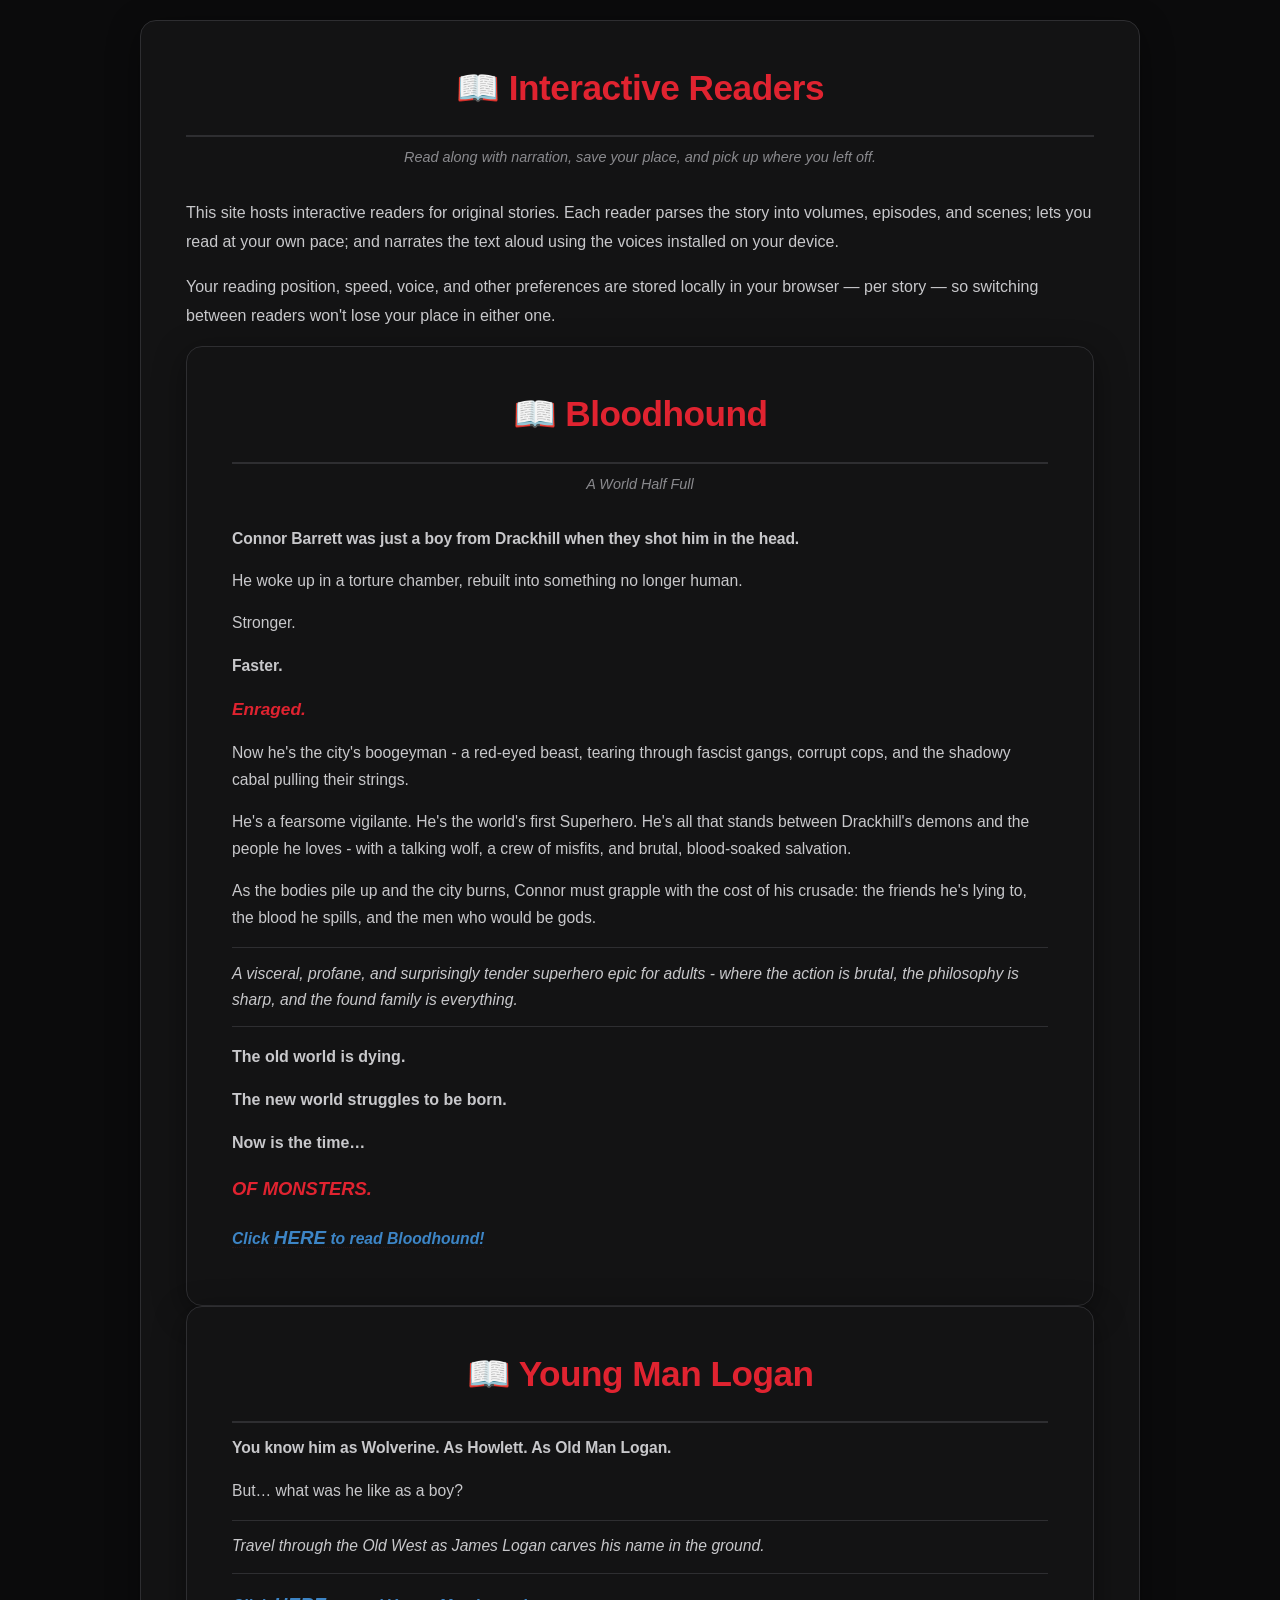
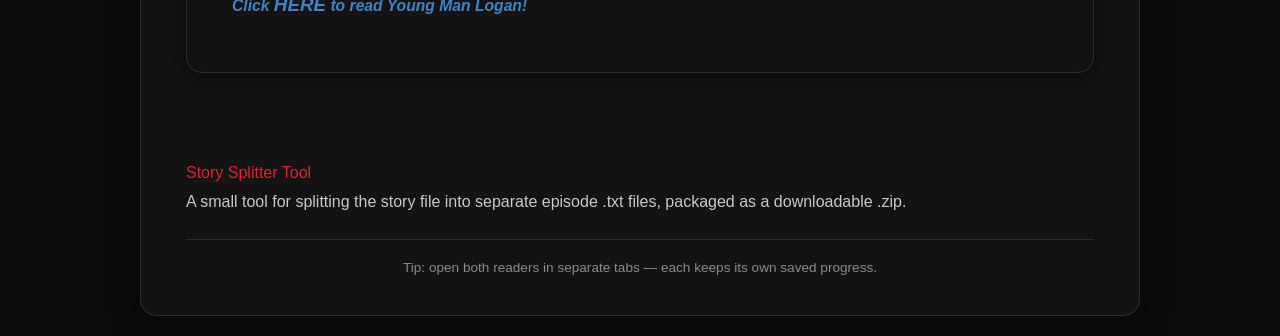
==== commit d4c2353e: "update blurb" ====
--- a/current/index.html
+++ b/current/index.html
@@ -35,17 +35,18 @@
                     <p class="subtitle">A World Half Full</p>
 
                     <div class="blurb">
-                        <p class="blurb-lead">Connor Barrett was just a boy from the wrong side of Drackhill when they shot him in the head.</p>
+                        <p class="blurb-lead">Connor Barrett was just a boy from Drackhill when they shot him in the head.</p>
 
                         <p>He woke up in a torture chamber, rebuilt into something no longer human.</p>
 
                         <p>Stronger.</p>
-                        <p>Faster.</p>
-                        <p>Deadlier.</p>
+                        <p><span style="font-weight: bold;">Faster.</span></p>
+                        <p><span style="color: var(--bh-highlight); font-weight: bold; font-style: italic; font-size: 1.1em;">Enraged.</span></p>
 
-                        <p>Now he's the city's most feared vigilante - a red-eyed beast, tearing through fascist gangs, corrupt cops, and the shadowy cabal pulling their strings. He's all that stands between Drackhill's demons and the people he loves - with a talking wolf, a crew of misfits, and brutal, blood-soaked salvation.</p>
+                        <p>Now he's the city's boogeyman - a red-eyed beast, tearing through fascist gangs, corrupt cops, and the shadowy cabal pulling their strings.</p>
+                        <p>He's a fearsome vigilante. He's the world's first Superhero. He's all that stands between Drackhill's demons and the people he loves - with a talking wolf, a crew of misfits, and brutal, blood-soaked salvation.</p>
 
-                        <p>As the bodies pile up and the city burns, Connor must grapple with the cost of his crusade: the friends he's lying to, the people he can't stop hurting, and the men who would be gods.</p>
+                        <p>As the bodies pile up and the city burns, Connor must grapple with the cost of his crusade: the friends he's lying to, the blood he spills, and the men who would be gods.</p>
 
                         <p class="blurb-tagline">A visceral, profane, and surprisingly tender superhero epic for adults - where the action is brutal, the philosophy is sharp, and the found family is everything.</p>
 
--- a/current/webfiles/styles.css
+++ b/current/webfiles/styles.css
@@ -919,7 +919,7 @@
 }
 .tts-controls button.help-active,
 .tts-controls button.settings-active {
-    background-color: #2a2f4a;
+    background-color: var(--border);
     border-color: var(--accent-red);
     color: var(--accent-red-dim);
 }
@@ -2080,9 +2080,9 @@
     color: var(--bh-highlight);
     font-weight: bold;
     font-style: italic;
-    font-size: 1.1em;
-}
-.blurb .blurb-prepunch { font-weight: bold; }
+    font-size: 1.15em;
+}
+.blurb .blurb-prepunch { font-weight: bold; font-size: 1em}
 
 .blurb .blurb-link a {
     color: #3d85c6;
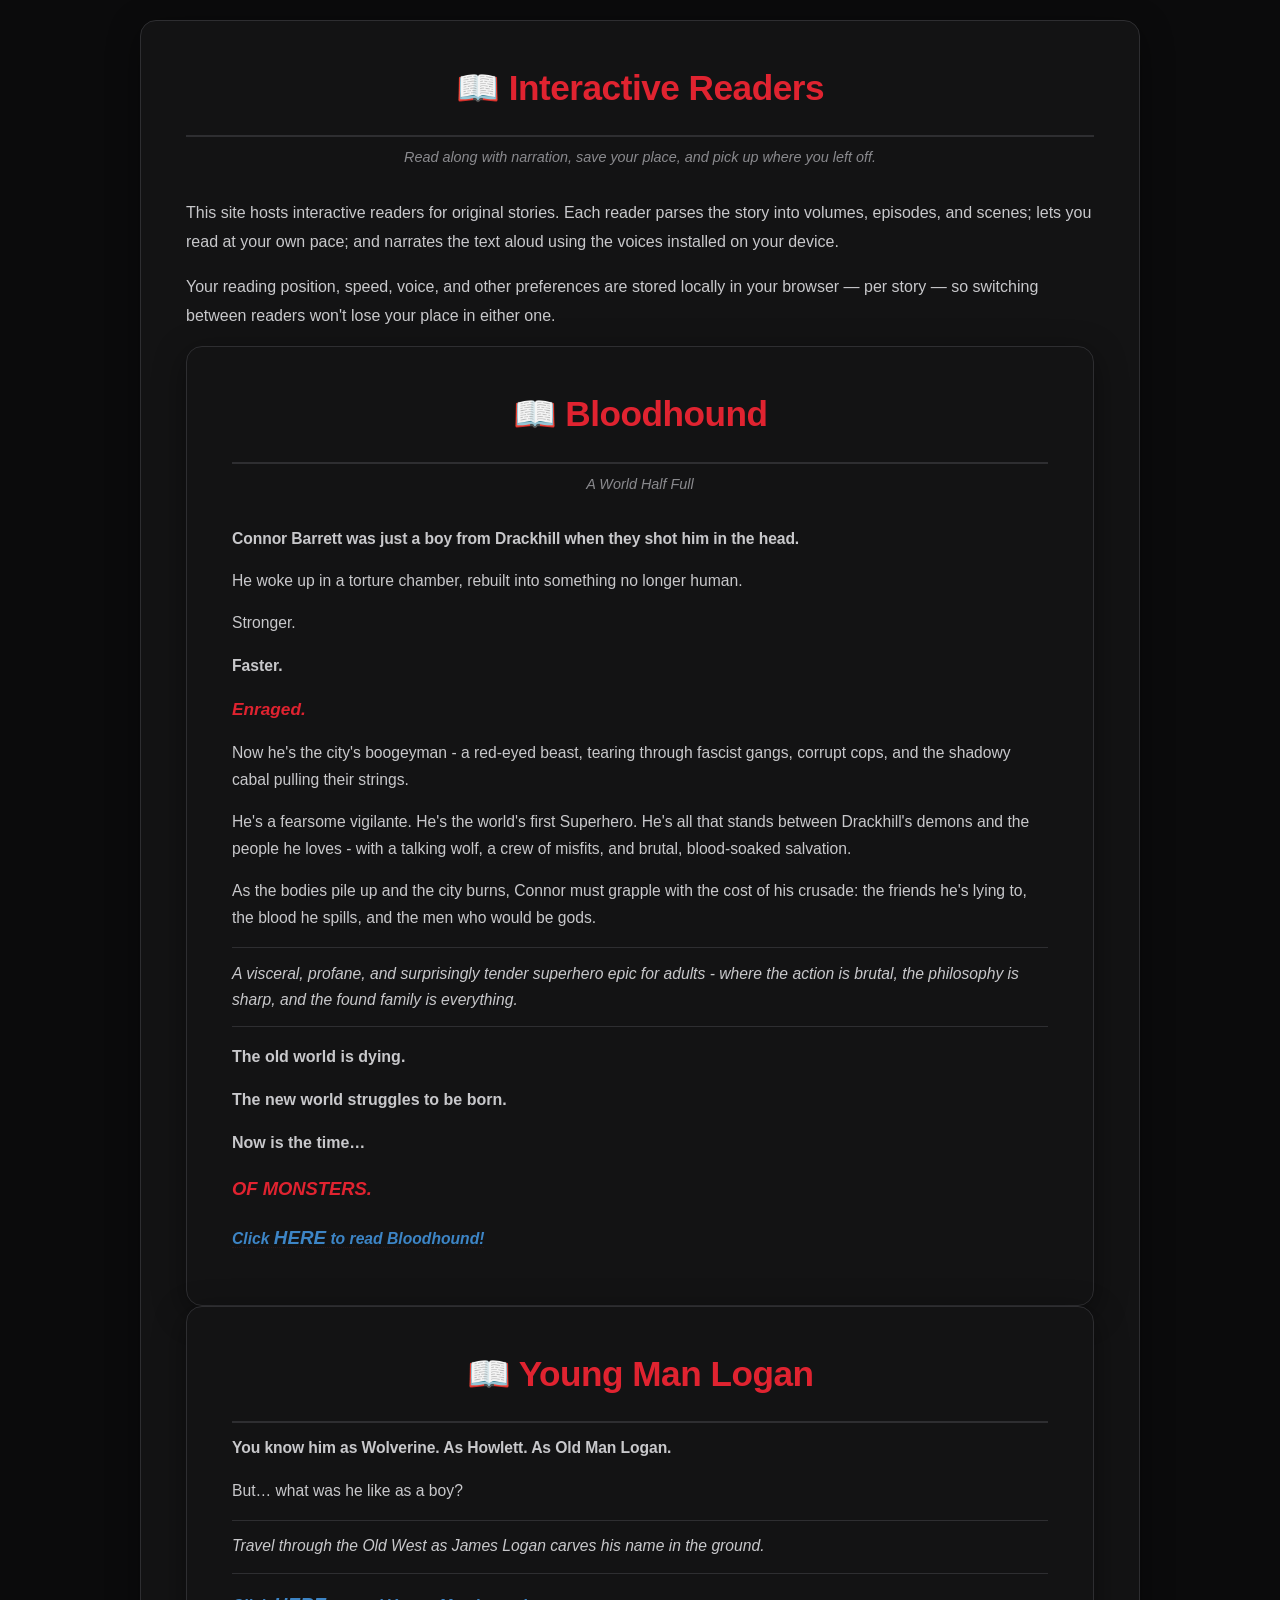
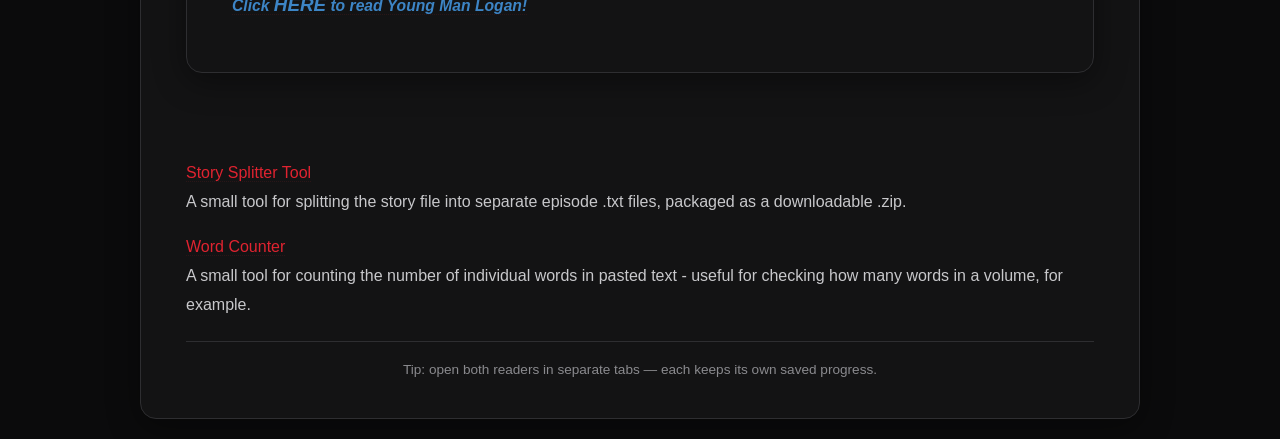
==== commit 172f89e5: "added wordcount" ====
--- a/current/index.html
+++ b/current/index.html
@@ -84,6 +84,10 @@
             <p class="story-card-desc">
                 A small tool for splitting the story file into separate episode .txt files, packaged as a downloadable .zip.
             </p>
+            <a rel="noopener noreferrer" href="misc/wordcount.html">Word Counter</a>
+            <p class="story-card-desc">
+                A small tool for counting the number of individual words in pasted text - useful for checking how many words in a volume, for example.
+            </p>
         </div>
 
         <div class="status">
